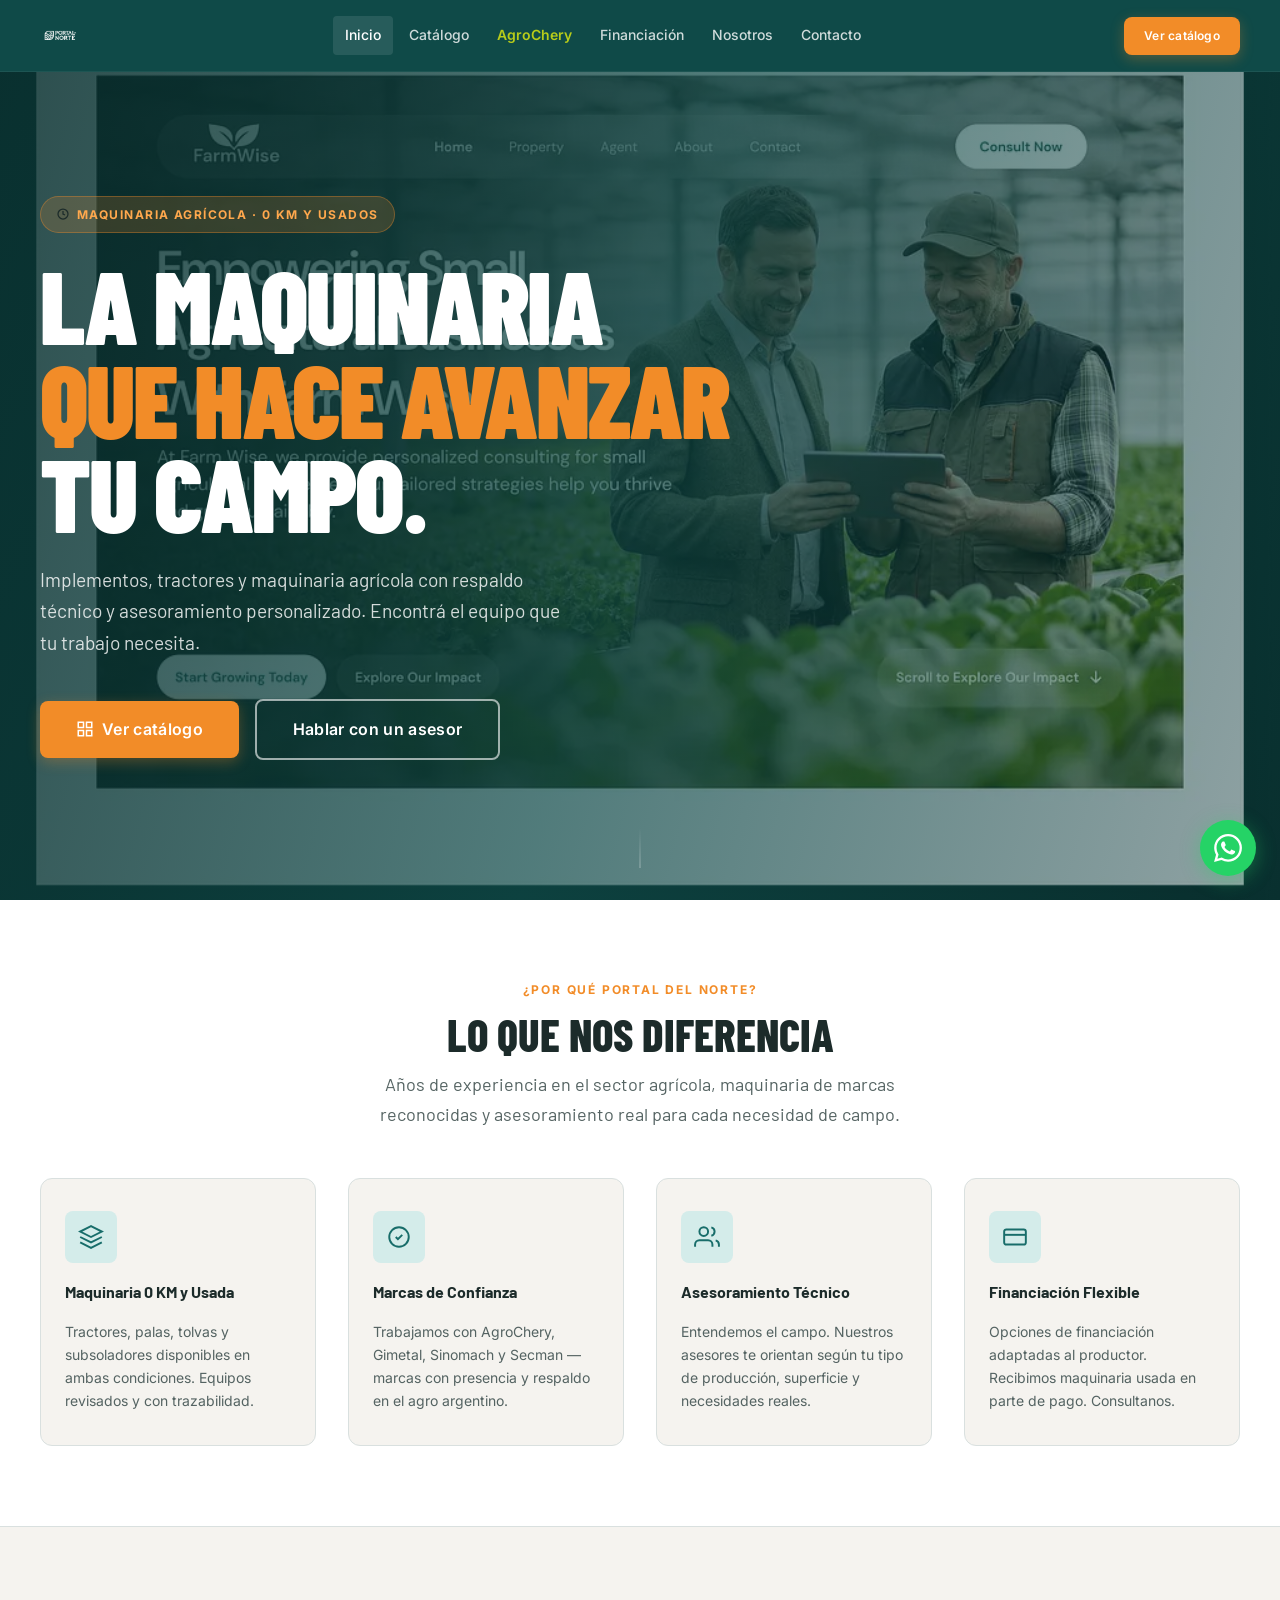
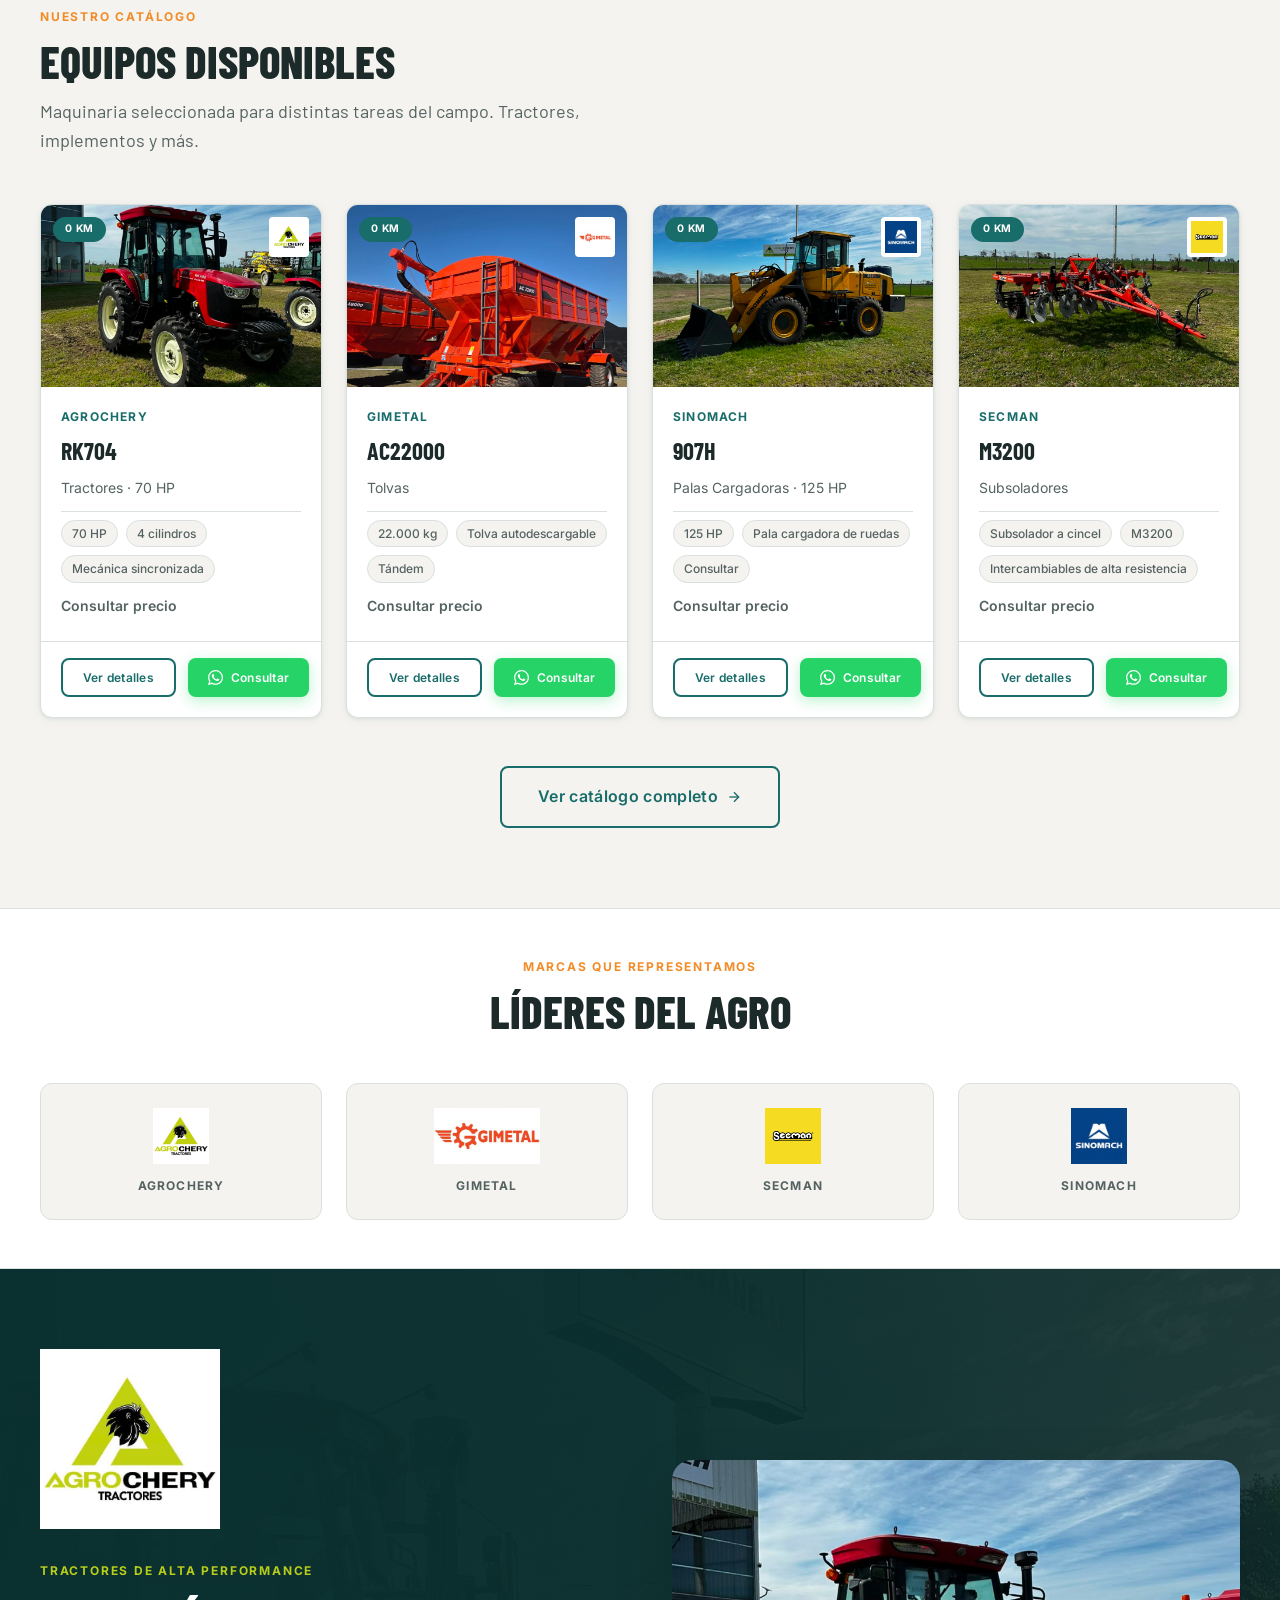
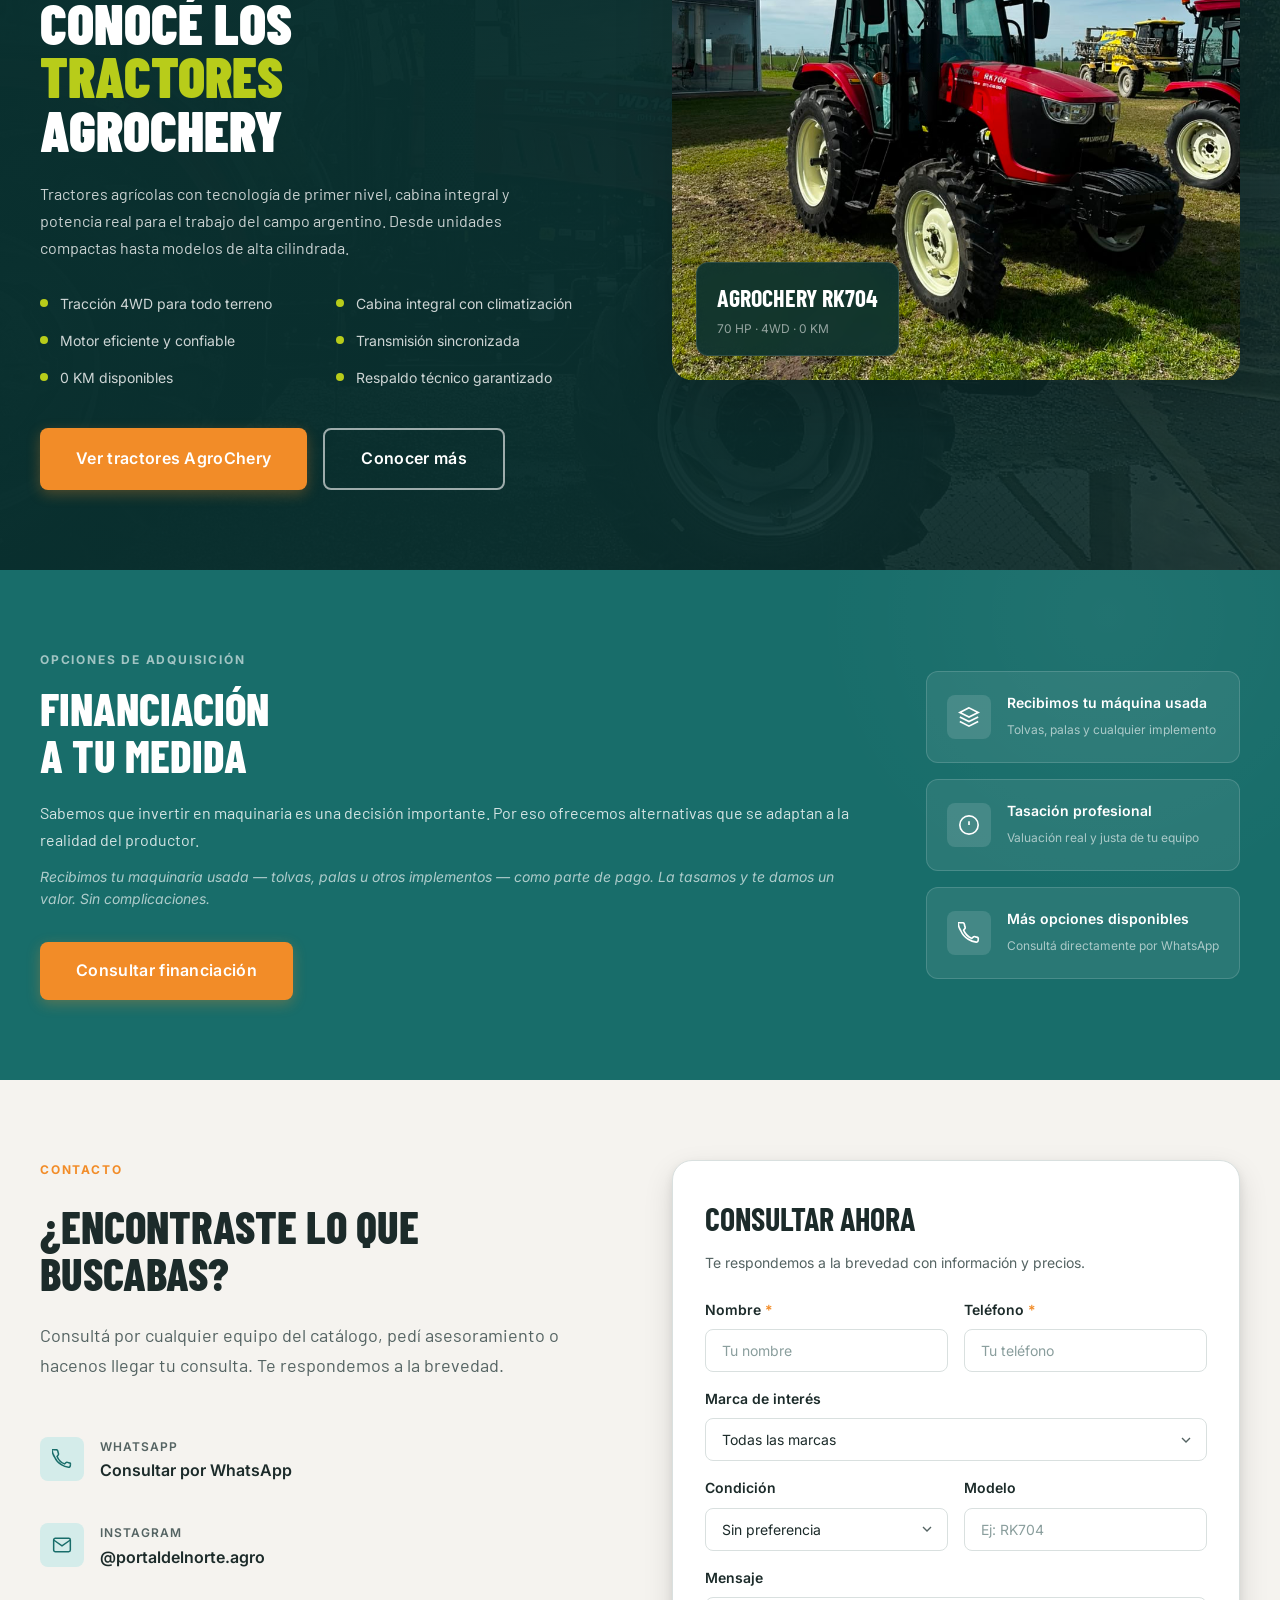
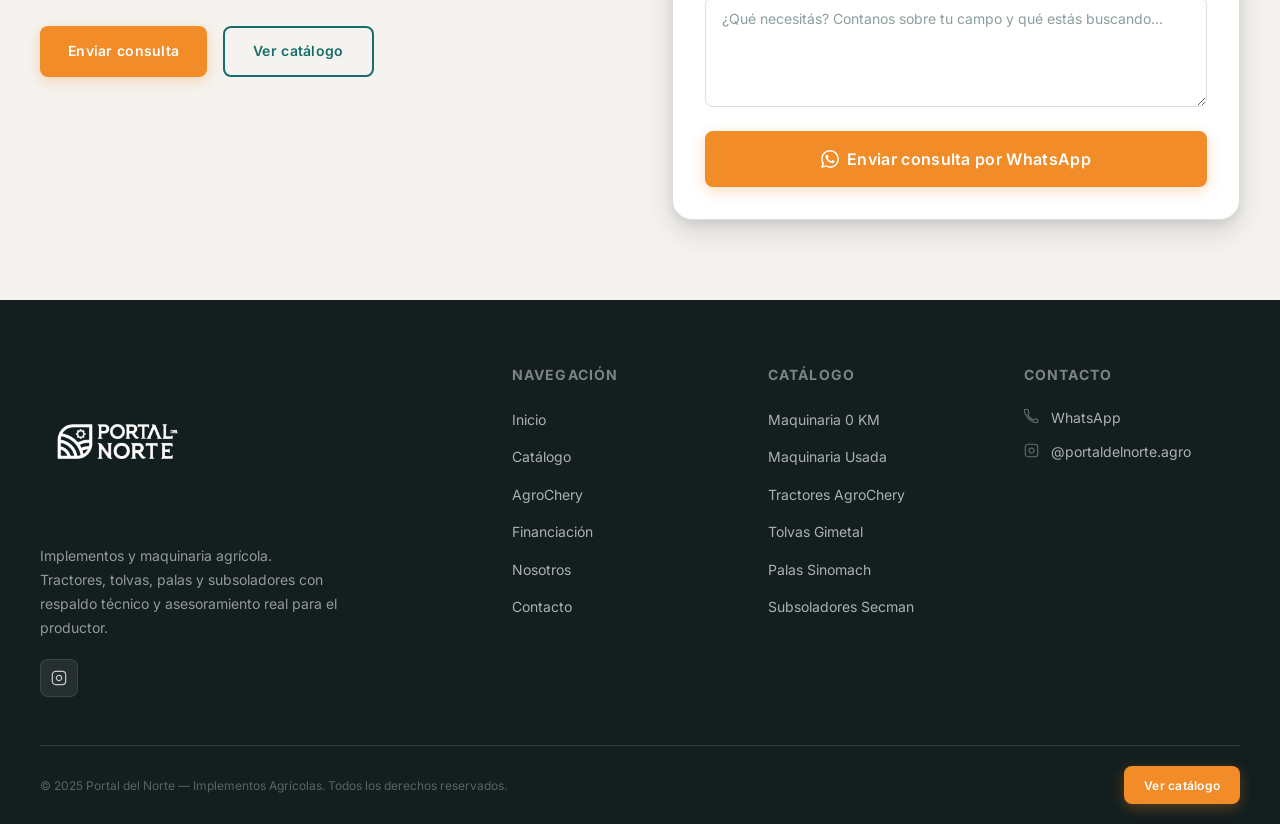
==== index.html @ 193b54ec "feat: Portal del Norte - sitio web completo v1.0 - 7 páginas HTML: index, catálogo, producto, agroch" ====
﻿<!DOCTYPE html>
<html lang="es-AR">
<head>
  <meta charset="UTF-8" />
  <meta name="viewport" content="width=device-width, initial-scale=1.0" />
  <title>Portal del Norte — Implementos y Maquinaria Agrícola</title>
  <meta name="description" content="Portal del Norte: maquinaria e implementos agrícolas 0 KM y usados. Tractores AgroChery, tolvas Gimetal, palas Sinomach, subsoladores Secman. Consultá hoy." />
  <meta name="keywords" content="maquinaria agrícola, implementos agrícolas, tractores, tractores AgroChery, tolvas, subsoladores, maquinaria agrícola 0 km, Argentina" />

  <!-- Open Graph -->
  <meta property="og:title" content="Portal del Norte — Implementos y Maquinaria Agrícola" />
  <meta property="og:description" content="Maquinaria e implementos agrícolas. Tractores, tolvas, palas y subsoladores. 0 KM y usados." />
  <meta property="og:image" content="assets/img/banner/banner.webp" />
  <meta property="og:type" content="website" />

  <!-- Favicon placeholder -->
  <link rel="icon" type="image/png" href="assets/img/logo/logo.png" />

  <!-- CSS -->
  <link rel="stylesheet" href="assets/css/main.css" />

  <!-- Preconnect para Google Fonts -->
  <link rel="preconnect" href="https://fonts.googleapis.com" />
  <link rel="preconnect" href="https://fonts.gstatic.com" crossorigin />
</head>
<body>

  <!-- ============================================================
       HEADER
       ============================================================ -->
  <header class="header" id="header" role="banner">
    <div class="container header__inner">
      <a href="index.html" class="header__logo" aria-label="Portal del Norte - Inicio">
        <img src="assets/img/logo/logo.png" alt="Portal del Norte - Implementos Agrícolas" />
      </a>

      <nav class="header__nav" role="navigation" aria-label="Navegación principal">
        <a href="index.html" class="nav__link" data-page="index.html">Inicio</a>
        <a href="catalogo.html" class="nav__link" data-page="catalogo.html">Catálogo</a>
        <a href="agrochery.html" class="nav__link nav__link--chery" data-page="agrochery.html">AgroChery</a>
        <a href="financiacion.html" class="nav__link" data-page="financiacion.html">Financiación</a>
        <a href="nosotros.html" class="nav__link" data-page="nosotros.html">Nosotros</a>
        <a href="contacto.html" class="nav__link" data-page="contacto.html">Contacto</a>
      </nav>

      <div class="header__actions">
        <a 
          href="catalogo.html" 
          class="btn btn--primary btn--sm"
          onclick="trackEvent('click_header_cta', {})"
        >
          Ver catálogo
        </a>
      </div>

      <button class="header__hamburger" id="hamburger" aria-label="Abrir menú" aria-expanded="false">
        <span class="hamburger__line"></span>
        <span class="hamburger__line"></span>
        <span class="hamburger__line"></span>
      </button>
    </div>
  </header>

  <!-- MOBILE NAV -->
  <nav class="mobile-nav" id="mobile-nav" aria-label="Menú móvil">
    <a href="index.html" class="nav__link">Inicio</a>
    <a href="catalogo.html" class="nav__link">Catálogo</a>
    <a href="agrochery.html" class="nav__link nav__link--chery">AgroChery</a>
    <a href="financiacion.html" class="nav__link">Financiación</a>
    <a href="nosotros.html" class="nav__link">Nosotros</a>
    <a href="contacto.html" class="nav__link">Contacto</a>
    <div class="mobile-nav__cta">
      <a href="catalogo.html" class="btn btn--primary btn--full">Ver catálogo completo</a>
    </div>
  </nav>

  <!-- ============================================================
       HERO — VIDEO
       ============================================================ -->
  <section class="hero" id="inicio" aria-label="Banner principal">
    <div class="hero__video-wrap">
      <video
        class="hero__video"
        autoplay
        muted
        loop
        playsinline
        preload="auto"
        poster="assets/img/banner/banner.webp"
        aria-hidden="true"
      >
        <source src="BANNER.mp4" type="video/mp4" />
        <img src="assets/img/banner/banner.webp" alt="Maquinaria agrícola Portal del Norte" class="hero__fallback" />
      </video>
    </div>

    <div class="hero__overlay"></div>

    <div class="container">
      <div class="hero__content">
        <div class="hero__tag">
          <svg width="12" height="12" viewBox="0 0 24 24" fill="none" stroke="currentColor" stroke-width="2.5" aria-hidden="true"><circle cx="12" cy="12" r="10"/><polyline points="12 6 12 12 16 14"/></svg>
          <span>Maquinaria Agrícola · 0 KM y Usados</span>
        </div>

        <h1 class="hero__title">
          La maquinaria
          <span>que hace avanzar</span>
          tu campo.
        </h1>

        <p class="hero__subtitle">
          Implementos, tractores y maquinaria agrícola con respaldo técnico y asesoramiento personalizado. Encontrá el equipo que tu trabajo necesita.
        </p>

        <div class="hero__cta-group">
          <a 
            href="catalogo.html" 
            class="btn btn--primary btn--lg"
            onclick="trackEvent('click_hero_catalog', {})"
          >
            <svg width="18" height="18" viewBox="0 0 24 24" fill="none" stroke="currentColor" stroke-width="2" aria-hidden="true"><rect x="3" y="3" width="7" height="7"/><rect x="14" y="3" width="7" height="7"/><rect x="14" y="14" width="7" height="7"/><rect x="3" y="14" width="7" height="7"/></svg>
            Ver catálogo
          </a>
          <a 
            href="#contacto" 
            class="btn btn--secondary btn--lg"
            onclick="trackEvent('click_hero_contact', {})"
          >
            Hablar con un asesor
          </a>
        </div>
      </div>
    </div>

    <div class="hero__scroll" aria-hidden="true">
      <div class="hero__scroll-dot"></div>
    </div>
  </section>

  <!-- ============================================================
       PROPUESTA DE VALOR
       ============================================================ -->
  <section class="value section" id="propuesta" aria-labelledby="value-title">
    <div class="container">
      <div class="section-head section-head--center fade-in">
        <span class="section-label">¿Por qué Portal del Norte?</span>
        <h2 class="section-title" id="value-title">Lo que nos diferencia</h2>
        <p class="section-subtitle">
          Años de experiencia en el sector agrícola, maquinaria de marcas reconocidas y asesoramiento real para cada necesidad de campo.
        </p>
      </div>

      <div class="value__grid">
        <div class="value__item fade-in fade-in-delay-1">
          <div class="value__icon" aria-hidden="true">
            <svg width="26" height="26" viewBox="0 0 24 24" fill="none" stroke="currentColor" stroke-width="1.8"><path d="M12 2L2 7l10 5 10-5-10-5zM2 17l10 5 10-5M2 12l10 5 10-5"/></svg>
          </div>
          <div class="value__title">Maquinaria 0 KM y Usada</div>
          <p class="value__desc">Tractores, palas, tolvas y subsoladores disponibles en ambas condiciones. Equipos revisados y con trazabilidad.</p>
        </div>

        <div class="value__item fade-in fade-in-delay-2">
          <div class="value__icon" aria-hidden="true">
            <svg width="26" height="26" viewBox="0 0 24 24" fill="none" stroke="currentColor" stroke-width="1.8"><path d="M9 12l2 2 4-4m6 2a9 9 0 11-18 0 9 9 0 0118 0z"/></svg>
          </div>
          <div class="value__title">Marcas de Confianza</div>
          <p class="value__desc">Trabajamos con AgroChery, Gimetal, Sinomach y Secman — marcas con presencia y respaldo en el agro argentino.</p>
        </div>

        <div class="value__item fade-in fade-in-delay-3">
          <div class="value__icon" aria-hidden="true">
            <svg width="26" height="26" viewBox="0 0 24 24" fill="none" stroke="currentColor" stroke-width="1.8"><path d="M17 21v-2a4 4 0 00-4-4H5a4 4 0 00-4 4v2"/><circle cx="9" cy="7" r="4"/><path d="M23 21v-2a4 4 0 00-3-3.87"/><path d="M16 3.13a4 4 0 010 7.75"/></svg>
          </div>
          <div class="value__title">Asesoramiento Técnico</div>
          <p class="value__desc">Entendemos el campo. Nuestros asesores te orientan según tu tipo de producción, superficie y necesidades reales.</p>
        </div>

        <div class="value__item fade-in fade-in-delay-4">
          <div class="value__icon" aria-hidden="true">
            <svg width="26" height="26" viewBox="0 0 24 24" fill="none" stroke="currentColor" stroke-width="1.8"><rect x="2" y="5" width="20" height="14" rx="2"/><line x1="2" y1="10" x2="22" y2="10"/></svg>
          </div>
          <div class="value__title">Financiación Flexible</div>
          <p class="value__desc">Opciones de financiación adaptadas al productor. Recibimos maquinaria usada en parte de pago. Consultanos.</p>
        </div>
      </div>
    </div>
  </section>

  <!-- ============================================================
       PRODUCTOS DESTACADOS
       ============================================================ -->
  <section class="products section" id="productos" aria-labelledby="products-title">
    <div class="container">
      <div class="section-head fade-in">
        <span class="section-label">Nuestro Catálogo</span>
        <h2 class="section-title" id="products-title">Equipos disponibles</h2>
        <p class="section-subtitle">Maquinaria seleccionada para distintas tareas del campo. Tractores, implementos y más.</p>
      </div>

      <div class="products__grid" id="featured-products-grid">
        <!-- Renderizado por JS -->
      </div>

      <div style="text-align:center; margin-top: 3rem;" class="fade-in">
        <a 
          href="catalogo.html" 
          class="btn btn--outline btn--lg"
          onclick="trackEvent('click_see_all_catalog', {})"
        >
          Ver catálogo completo
          <svg width="16" height="16" viewBox="0 0 24 24" fill="none" stroke="currentColor" stroke-width="2" aria-hidden="true"><line x1="5" y1="12" x2="19" y2="12"/><polyline points="12 5 19 12 12 19"/></svg>
        </a>
      </div>
    </div>
  </section>

  <!-- ============================================================
       SECCIÓN MARCAS
       ============================================================ -->
  <section class="brands section--sm" id="marcas" aria-labelledby="brands-title">
    <div class="container">
      <div class="section-head section-head--center fade-in">
        <span class="section-label">Marcas que representamos</span>
        <h2 class="section-title" id="brands-title">Líderes del agro</h2>
      </div>
      <div class="brands__grid" id="brands-grid">
        <!-- Renderizado por JS -->
      </div>
    </div>
  </section>

  <!-- ============================================================
       SECCIÓN AGRO CHERY
       ============================================================ -->
  <section class="chery-section section" id="agrochery" aria-labelledby="chery-title">
    <div class="chery-section__bg">
      <img src="assets/img/banner/banner-chery.jpg" alt="Tractor AgroChery en campo" loading="lazy" />
    </div>
    <div class="chery-section__overlay"></div>

    <div class="container">
      <div class="chery-section__content">
        <div class="chery-section__info">
          <img 
            src="assets/img/marcas/agrochery.jpeg" 
            alt="AgroChery Tractores" 
            class="chery-section__logo"
            loading="lazy"
          />
          <div class="chery-section__label">Tractores de Alta Performance</div>
          <h2 class="chery-section__title" id="chery-title">
            Conocé los<br/>
            <span>Tractores</span><br/>
            AgroChery
          </h2>
          <p class="chery-section__desc">
            Tractores agrícolas con tecnología de primer nivel, cabina integral y potencia real para el trabajo del campo argentino. Desde unidades compactas hasta modelos de alta cilindrada.
          </p>

          <div class="chery-features">
            <div class="chery-feature">
              <div class="chery-feature__dot"></div>
              <span class="chery-feature__text">Tracción 4WD para todo terreno</span>
            </div>
            <div class="chery-feature">
              <div class="chery-feature__dot"></div>
              <span class="chery-feature__text">Cabina integral con climatización</span>
            </div>
            <div class="chery-feature">
              <div class="chery-feature__dot"></div>
              <span class="chery-feature__text">Motor eficiente y confiable</span>
            </div>
            <div class="chery-feature">
              <div class="chery-feature__dot"></div>
              <span class="chery-feature__text">Transmisión sincronizada</span>
            </div>
            <div class="chery-feature">
              <div class="chery-feature__dot"></div>
              <span class="chery-feature__text">0 KM disponibles</span>
            </div>
            <div class="chery-feature">
              <div class="chery-feature__dot"></div>
              <span class="chery-feature__text">Respaldo técnico garantizado</span>
            </div>
          </div>

          <div style="display:flex; gap:1rem; flex-wrap:wrap;">
            <a 
              href="catalogo.html?brand=agrochery" 
              class="btn btn--primary btn--lg"
              onclick="trackEvent('click_chery_catalog', {})"
            >
              Ver tractores AgroChery
            </a>
            <a 
              href="agrochery.html" 
              class="btn btn--secondary btn--lg"
            >
              Conocer más
            </a>
          </div>
        </div>

        <div class="chery-section__image">
          <img 
            src="assets/img/catalogo/tractor-agrochery-rk704.jpeg" 
            alt="Tractor AgroChery RK704 70HP disponible en Portal del Norte"
            loading="lazy"
          />
          <div class="chery-section__image-badge">
            <div class="chery-badge__model">AgroChery RK704</div>
            <div class="chery-badge__sub">70 HP · 4WD · 0 KM</div>
          </div>
        </div>
      </div>
    </div>
  </section>

  <!-- ============================================================
       FINANCIACIÓN
       ============================================================ -->
  <section class="financing section" id="financiacion" aria-labelledby="financing-title">
    <div class="container">
      <div class="financing__inner">
        <div class="financing__info fade-in">
          <div class="financing__label">Opciones de adquisición</div>
          <h2 class="financing__title" id="financing-title">
            Financiación<br/>a tu medida
          </h2>
          <p class="financing__desc">
            Sabemos que invertir en maquinaria es una decisión importante. Por eso ofrecemos alternativas que se adaptan a la realidad del productor.
          </p>
          <p class="financing__detail">
            Recibimos tu maquinaria usada — tolvas, palas u otros implementos — como parte de pago. La tasamos y te damos un valor. Sin complicaciones.
          </p>
          <a 
            href="financiacion.html" 
            class="btn btn--primary btn--lg"
            onclick="trackEvent('click_financing_page', {})"
          >
            Consultar financiación
          </a>
        </div>

        <div class="financing__cards fade-in fade-in-delay-2">
          <div class="financing__card">
            <div class="financing__card-icon" aria-hidden="true">
              <svg width="22" height="22" viewBox="0 0 24 24" fill="none" stroke="currentColor" stroke-width="1.8"><path d="M12 2L2 7l10 5 10-5-10-5zM2 17l10 5 10-5M2 12l10 5 10-5"/></svg>
            </div>
            <div class="financing__card-text">
              <strong>Recibimos tu máquina usada</strong>
              <span>Tolvas, palas y cualquier implemento</span>
            </div>
          </div>
          <div class="financing__card">
            <div class="financing__card-icon" aria-hidden="true">
              <svg width="22" height="22" viewBox="0 0 24 24" fill="none" stroke="currentColor" stroke-width="1.8"><circle cx="12" cy="12" r="10"/><line x1="12" y1="8" x2="12" y2="12"/><line x1="12" y1="16" x2="12.01" y2="16"/></svg>
            </div>
            <div class="financing__card-text">
              <strong>Tasación profesional</strong>
              <span>Valuación real y justa de tu equipo</span>
            </div>
          </div>
          <div class="financing__card">
            <div class="financing__card-icon" aria-hidden="true">
              <svg width="22" height="22" viewBox="0 0 24 24" fill="none" stroke="currentColor" stroke-width="1.8"><path d="M22 16.92v3a2 2 0 01-2.18 2 19.79 19.79 0 01-8.63-3.07A19.5 19.5 0 013.07 9.6a19.79 19.79 0 01-3.07-8.68A2 2 0 012 .82h3a2 2 0 012 1.72 12.84 12.84 0 00.7 2.81 2 2 0 01-.45 2.11L6.09 8.91A16 16 0 0015.09 17.9l1.45-1.45a2 2 0 012.11-.45 12.84 12.84 0 002.81.7A2 2 0 0122 18.92z"/></svg>
            </div>
            <div class="financing__card-text">
              <strong>Más opciones disponibles</strong>
              <span>Consultá directamente por WhatsApp</span>
            </div>
          </div>
        </div>
      </div>
    </div>
  </section>

  <!-- ============================================================
       CONTACTO / CTA FINAL
       ============================================================ -->
  <section class="contact-cta section" id="contacto" aria-labelledby="contact-title">
    <div class="container">
      <div class="contact-cta__inner">
        <div class="contact-cta__info fade-in">
          <span class="section-label">Contacto</span>
          <h2 class="section-title" id="contact-title">¿Encontraste lo que buscabas?</h2>
          <p class="section-subtitle" style="margin-bottom: 2rem;">
            Consultá por cualquier equipo del catálogo, pedí asesoramiento o hacenos llegar tu consulta. Te respondemos a la brevedad.
          </p>

          <div class="contact-detail" style="margin-bottom: 1rem;">
            <div class="contact-detail__icon" aria-hidden="true">
              <svg width="20" height="20" viewBox="0 0 24 24" fill="none" stroke="currentColor" stroke-width="1.8"><path d="M22 16.92v3a2 2 0 01-2.18 2 19.79 19.79 0 01-8.63-3.07A19.5 19.5 0 013.07 9.6a19.79 19.79 0 01-3.07-8.68A2 2 0 012 .82h3a2 2 0 012 1.72 12.84 12.84 0 00.7 2.81 2 2 0 01-.45 2.11L6.09 8.91A16 16 0 0015.09 17.9l1.45-1.45a2 2 0 012.11-.45 12.84 12.84 0 002.81.7A2 2 0 0122 18.92z"/></svg>
            </div>
            <div>
              <div class="contact-detail__label">WhatsApp</div>
              <div class="contact-detail__value">
                <a href="#" id="contact-wa-link">Consultar por WhatsApp</a>
              </div>
            </div>
          </div>

          <div class="contact-detail">
            <div class="contact-detail__icon" aria-hidden="true">
              <svg width="20" height="20" viewBox="0 0 24 24" fill="none" stroke="currentColor" stroke-width="1.8"><path d="M4 4h16c1.1 0 2 .9 2 2v12c0 1.1-.9 2-2 2H4c-1.1 0-2-.9-2-2V6c0-1.1.9-2 2-2z"/><polyline points="22,6 12,13 2,6"/></svg>
            </div>
            <div>
              <div class="contact-detail__label">Instagram</div>
              <div class="contact-detail__value">
                <a href="https://www.instagram.com/portaldelnorte.agro/" target="_blank" rel="noopener">@portaldelnorte.agro</a>
              </div>
            </div>
          </div>

          <div style="margin-top: 2rem; display:flex; gap: 1rem; flex-wrap:wrap;">
            <a href="contacto.html" class="btn btn--primary">Enviar consulta</a>
            <a href="catalogo.html" class="btn btn--outline">Ver catálogo</a>
          </div>
        </div>

        <!-- FORMULARIO RÁPIDO -->
        <div class="fade-in fade-in-delay-2">
          <form class="lead-form" id="lead-form" novalidate>
            <div class="form-body">
              <h3 class="lead-form__title">Consultar ahora</h3>
              <p class="lead-form__subtitle">Te respondemos a la brevedad con información y precios.</p>

              <div class="form-grid">
                <div class="form-field">
                  <label class="form-label" for="name">Nombre <span>*</span></label>
                  <input type="text" id="name" name="name" class="form-input" placeholder="Tu nombre" required autocomplete="name" />
                </div>

                <div class="form-field">
                  <label class="form-label" for="phone">Teléfono <span>*</span></label>
                  <input type="tel" id="phone" name="phone" class="form-input" placeholder="Tu teléfono" required autocomplete="tel" />
                </div>

                <div class="form-field form-field--full">
                  <label class="form-label" for="brand">Marca de interés</label>
                  <select id="brand" name="brand" class="form-select">
                    <option value="">Todas las marcas</option>
                    <option value="AgroChery">AgroChery</option>
                    <option value="Gimetal">Gimetal</option>
                    <option value="Sinomach">Sinomach</option>
                    <option value="Secman">Secman</option>
                  </select>
                </div>

                <div class="form-field">
                  <label class="form-label" for="condition">Condición</label>
                  <select id="condition" name="condition" class="form-select">
                    <option value="">Sin preferencia</option>
                    <option value="0km">0 KM</option>
                    <option value="usado">Usado</option>
                  </select>
                </div>

                <div class="form-field">
                  <label class="form-label" for="model">Modelo</label>
                  <input type="text" id="model" name="model" class="form-input" placeholder="Ej: RK704" />
                </div>

                <div class="form-field form-field--full">
                  <label class="form-label" for="message">Mensaje</label>
                  <textarea id="message" name="message" class="form-textarea" placeholder="¿Qué necesitás? Contanos sobre tu campo y qué estás buscando..."></textarea>
                </div>
              </div>

              <div style="margin-top: 1.5rem;">
                <button type="submit" class="btn btn--primary btn--full btn--lg">
                  <svg width="18" height="18" viewBox="0 0 24 24" fill="currentColor" aria-hidden="true"><path d="M17.472 14.382c-.297-.149-1.758-.867-2.03-.967-.273-.099-.471-.148-.67.15-.197.297-.767.966-.94 1.164-.173.199-.347.223-.644.075-.297-.15-1.255-.463-2.39-1.475-.883-.788-1.48-1.761-1.653-2.059-.173-.297-.018-.458.13-.606.134-.133.298-.347.446-.52.149-.174.198-.298.298-.497.099-.198.05-.371-.025-.52-.075-.149-.669-1.612-.916-2.207-.242-.579-.487-.5-.669-.51-.173-.008-.371-.01-.57-.01-.198 0-.52.074-.792.372-.272.297-1.04 1.016-1.04 2.479 0 1.462 1.065 2.875 1.213 3.074.149.198 2.096 3.2 5.077 4.487.709.306 1.262.489 1.694.625.712.227 1.36.195 1.871.118.571-.085 1.758-.719 2.006-1.413.248-.694.248-1.289.173-1.413-.074-.124-.272-.198-.57-.347m-5.421 7.403h-.004a9.87 9.87 0 01-5.031-1.378l-.361-.214-3.741.982.998-3.648-.235-.374a9.86 9.86 0 01-1.51-5.26c.001-5.45 4.436-9.884 9.888-9.884 2.64 0 5.122 1.03 6.988 2.898a9.825 9.825 0 012.893 6.994c-.003 5.45-4.437 9.884-9.885 9.884m8.413-18.297A11.815 11.815 0 0012.05 0C5.495 0 .16 5.335.157 11.892c0 2.096.547 4.142 1.588 5.945L.057 24l6.305-1.654a11.882 11.882 0 005.683 1.448h.005c6.554 0 11.89-5.335 11.893-11.893a11.821 11.821 0 00-3.48-8.413z"/></svg>
                  Enviar consulta por WhatsApp
                </button>
              </div>
            </div>

            <div class="form-success" role="alert">
              <div class="form-success__icon" aria-hidden="true">
                <svg width="32" height="32" viewBox="0 0 24 24" fill="none" stroke="currentColor" stroke-width="2"><path d="M22 11.08V12a10 10 0 11-5.93-9.14"/><polyline points="22 4 12 14.01 9 11.01"/></svg>
              </div>
              <h3 class="lead-form__title">¡Consulta enviada!</h3>
              <p style="font-size:.9rem; color: var(--color-text-secondary);">Abrimos WhatsApp con tu mensaje. Te respondemos a la brevedad.</p>
            </div>
          </form>
        </div>
      </div>
    </div>
  </section>

  <!-- ============================================================
       FOOTER
       ============================================================ -->
  <footer class="footer" role="contentinfo" aria-label="Pie de página">
    <div class="container">
      <div class="footer__grid">
        <!-- Brand -->
        <div class="footer__brand">
          <img src="assets/img/logo/logo.png" alt="Portal del Norte" class="footer__logo" />
          <p class="footer__desc">
            Implementos y maquinaria agrícola. Tractores, tolvas, palas y subsoladores con respaldo técnico y asesoramiento real para el productor.
          </p>
          <div class="footer__social">
            <a href="https://www.instagram.com/portaldelnorte.agro/" target="_blank" rel="noopener" class="social-btn" aria-label="Instagram Portal del Norte">
              <svg width="16" height="16" viewBox="0 0 24 24" fill="none" stroke="currentColor" stroke-width="1.8" aria-hidden="true"><rect x="2" y="2" width="20" height="20" rx="5" ry="5"/><path d="M16 11.37A4 4 0 1112.63 8 4 4 0 0116 11.37z"/><line x1="17.5" y1="6.5" x2="17.51" y2="6.5"/></svg>
            </a>
          </div>
        </div>

        <!-- Navegación -->
        <div>
          <p class="footer__col-title">Navegación</p>
          <ul class="footer__links">
            <li><a href="index.html" class="footer__link">Inicio</a></li>
            <li><a href="catalogo.html" class="footer__link">Catálogo</a></li>
            <li><a href="agrochery.html" class="footer__link">AgroChery</a></li>
            <li><a href="financiacion.html" class="footer__link">Financiación</a></li>
            <li><a href="nosotros.html" class="footer__link">Nosotros</a></li>
            <li><a href="contacto.html" class="footer__link">Contacto</a></li>
          </ul>
        </div>

        <!-- Catálogo -->
        <div>
          <p class="footer__col-title">Catálogo</p>
          <ul class="footer__links">
            <li><a href="catalogo.html?condition=0km" class="footer__link">Maquinaria 0 KM</a></li>
            <li><a href="catalogo.html?condition=usado" class="footer__link">Maquinaria Usada</a></li>
            <li><a href="catalogo.html?brand=agrochery" class="footer__link">Tractores AgroChery</a></li>
            <li><a href="catalogo.html?brand=gimetal" class="footer__link">Tolvas Gimetal</a></li>
            <li><a href="catalogo.html?brand=sinomach" class="footer__link">Palas Sinomach</a></li>
            <li><a href="catalogo.html?brand=secman" class="footer__link">Subsoladores Secman</a></li>
          </ul>
        </div>

        <!-- Contacto -->
        <div>
          <p class="footer__col-title">Contacto</p>
          <div class="footer__contact-item">
            <svg viewBox="0 0 24 24" fill="none" stroke="currentColor" stroke-width="1.8" aria-hidden="true"><path d="M22 16.92v3a2 2 0 01-2.18 2 19.79 19.79 0 01-8.63-3.07A19.5 19.5 0 013.07 9.6a19.79 19.79 0 01-3.07-8.68A2 2 0 012 .82h3a2 2 0 012 1.72 12.84 12.84 0 00.7 2.81 2 2 0 01-.45 2.11L6.09 8.91A16 16 0 0015.09 17.9l1.45-1.45a2 2 0 012.11-.45 12.84 12.84 0 002.81.7A2 2 0 0122 18.92z"/></svg>
            <a href="#" id="footer-wa-link" class="footer__link">WhatsApp</a>
          </div>
          <div class="footer__contact-item">
            <svg viewBox="0 0 24 24" fill="none" stroke="currentColor" stroke-width="1.8" aria-hidden="true"><rect x="2" y="2" width="20" height="20" rx="5"/><path d="M16 11.37A4 4 0 1112.63 8 4 4 0 0116 11.37z"/><line x1="17.5" y1="6.5" x2="17.51" y2="6.5"/></svg>
            <a href="https://www.instagram.com/portaldelnorte.agro/" target="_blank" rel="noopener" class="footer__link">@portaldelnorte.agro</a>
          </div>
        </div>
      </div>

      <div class="footer__bottom">
        <p class="footer__copy">© 2025 Portal del Norte — Implementos Agrícolas. Todos los derechos reservados.</p>
        <a href="catalogo.html" class="btn btn--primary btn--sm">Ver catálogo</a>
      </div>
    </div>
  </footer>

  <!-- WhatsApp flotante -->
  <a href="#" class="whatsapp-float" id="whatsapp-float" aria-label="Consultar por WhatsApp" target="_blank" rel="noopener">
    <svg viewBox="0 0 24 24" fill="currentColor" aria-hidden="true"><path d="M17.472 14.382c-.297-.149-1.758-.867-2.03-.967-.273-.099-.471-.148-.67.15-.197.297-.767.966-.94 1.164-.173.199-.347.223-.644.075-.297-.15-1.255-.463-2.39-1.475-.883-.788-1.48-1.761-1.653-2.059-.173-.297-.018-.458.13-.606.134-.133.298-.347.446-.52.149-.174.198-.298.298-.497.099-.198.05-.371-.025-.52-.075-.149-.669-1.612-.916-2.207-.242-.579-.487-.5-.669-.51-.173-.008-.371-.01-.57-.01-.198 0-.52.074-.792.372-.272.297-1.04 1.016-1.04 2.479 0 1.462 1.065 2.875 1.213 3.074.149.198 2.096 3.2 5.077 4.487.709.306 1.262.489 1.694.625.712.227 1.36.195 1.871.118.571-.085 1.758-.719 2.006-1.413.248-.694.248-1.289.173-1.413-.074-.124-.272-.198-.57-.347m-5.421 7.403h-.004a9.87 9.87 0 01-5.031-1.378l-.361-.214-3.741.982.998-3.648-.235-.374a9.86 9.86 0 01-1.51-5.26c.001-5.45 4.436-9.884 9.888-9.884 2.64 0 5.122 1.03 6.988 2.898a9.825 9.825 0 012.893 6.994c-.003 5.45-4.437 9.884-9.885 9.884m8.413-18.297A11.815 11.815 0 0012.05 0C5.495 0 .16 5.335.157 11.892c0 2.096.547 4.142 1.588 5.945L.057 24l6.305-1.654a11.882 11.882 0 005.683 1.448h.005c6.554 0 11.89-5.335 11.893-11.893a11.821 11.821 0 00-3.48-8.413z"/></svg>
  </a>

  <!-- JS -->
  <script src="assets/js/data.js"></script>
  <script src="assets/js/main.js"></script>
  <script>
    // Render featured products
    const featuredGrid = document.getElementById('featured-products-grid');
    if (featuredGrid) {
      const featured = getFeaturedProducts();
      featuredGrid.innerHTML = featured.map(p => renderProductCard(p)).join('');
    }

    // Render brands
    const brandsGrid = document.getElementById('brands-grid');
    if (brandsGrid) {
      brandsGrid.innerHTML = BRANDS.map(b => renderBrandCard(b)).join('');
    }

    // Set WhatsApp links
    document.querySelectorAll('#contact-wa-link, #footer-wa-link, #whatsapp-float').forEach(el => {
      el.href = getWhatsAppUrl();
    });

    // Init lead form
    initLeadForm('lead-form');
  </script>
</body>
</html>
---- assets/css/main.css ----
/* ============================================================
   PORTAL DEL NORTE — Sistema de Diseño Principal
   Implementos Agrícolas
   ============================================================ */

/* Google Fonts */
@import url('https://fonts.googleapis.com/css2?family=Barlow+Condensed:wght@400;600;700;800;900&family=Barlow:wght@400;500;600;700&family=Inter:wght@300;400;500;600;700&display=swap');

/* ============================================================
   CSS VARIABLES — SISTEMA DE COLOR
   ============================================================ */
:root {
  /* Colores principales */
  --color-primary: #186D6A;
  --color-primary-dark: #0F4A48;
  --color-primary-deeper: #09302F;
  --color-primary-light: #22948F;
  --color-primary-muted: #D4ECEA;

  /* Acento naranja agrícola */
  --color-accent: #F28C28;
  --color-accent-dark: #D4750F;
  --color-accent-light: #FFA84D;
  --color-accent-muted: #FEF0DC;

  /* Fondos */
  --color-background: #F5F3EF;
  --color-background-alt: #ECEAE5;
  --color-surface: #FFFFFF;
  --color-surface-dark: #131E1E;
  --color-surface-mid: #1C2B2A;

  /* Texto */
  --color-text: #1C2B2A;
  --color-text-secondary: #546362;
  --color-text-muted: #8A9E9D;
  --color-text-light: #FFFFFF;

  /* Bordes */
  --color-border: #D9E0DF;
  --color-border-dark: #2E3D3C;

  /* Utilidades */
  --color-white: #FFFFFF;
  --color-black: #0A0F0F;
  --color-overlay: rgba(9, 48, 47, 0.72);
  --color-overlay-light: rgba(9, 48, 47, 0.45);

  /* AgroChery accent */
  --color-chery: #B8CC1A;
  --color-chery-dark: #8E9E10;

  /* Tipografía */
  --font-display: 'Barlow Condensed', sans-serif;
  --font-body: 'Barlow', sans-serif;
  --font-ui: 'Inter', sans-serif;

  /* Tamaños de fuente */
  --text-xs: 0.75rem;
  --text-sm: 0.875rem;
  --text-base: 1rem;
  --text-md: 1.125rem;
  --text-lg: 1.25rem;
  --text-xl: 1.5rem;
  --text-2xl: 2rem;
  --text-3xl: 2.5rem;
  --text-4xl: 3.25rem;
  --text-5xl: 4.5rem;
  --text-6xl: 6rem;

  /* Espaciado */
  --space-1: 0.25rem;
  --space-2: 0.5rem;
  --space-3: 0.75rem;
  --space-4: 1rem;
  --space-5: 1.25rem;
  --space-6: 1.5rem;
  --space-8: 2rem;
  --space-10: 2.5rem;
  --space-12: 3rem;
  --space-16: 4rem;
  --space-20: 5rem;
  --space-24: 6rem;
  --space-32: 8rem;

  /* Radio de borde */
  --radius-sm: 4px;
  --radius-md: 8px;
  --radius-lg: 12px;
  --radius-xl: 20px;
  --radius-full: 9999px;

  /* Sombras */
  --shadow-sm: 0 1px 3px rgba(0,0,0,0.08), 0 1px 2px rgba(0,0,0,0.06);
  --shadow-md: 0 4px 12px rgba(0,0,0,0.10), 0 2px 6px rgba(0,0,0,0.06);
  --shadow-lg: 0 12px 30px rgba(0,0,0,0.12), 0 4px 10px rgba(0,0,0,0.08);
  --shadow-xl: 0 24px 60px rgba(0,0,0,0.16);
  --shadow-card: 0 2px 8px rgba(24,109,106,0.08), 0 1px 3px rgba(0,0,0,0.06);
  --shadow-card-hover: 0 8px 28px rgba(24,109,106,0.16), 0 4px 12px rgba(0,0,0,0.10);

  /* Transiciones */
  --transition-fast: 0.15s ease;
  --transition-base: 0.25s ease;
  --transition-slow: 0.4s ease;

  /* Header height */
  --header-height: 72px;

  /* Container */
  --container-max: 1280px;
  --container-pad: clamp(1rem, 4vw, 2.5rem);
}

/* ============================================================
   RESET Y BASE
   ============================================================ */
*, *::before, *::after {
  box-sizing: border-box;
  margin: 0;
  padding: 0;
}

html {
  scroll-behavior: smooth;
  font-size: 16px;
  -webkit-text-size-adjust: 100%;
}

body {
  font-family: var(--font-ui);
  font-size: var(--text-base);
  color: var(--color-text);
  background-color: var(--color-background);
  line-height: 1.6;
  -webkit-font-smoothing: antialiased;
  -moz-osx-font-smoothing: grayscale;
  overflow-x: hidden;
}

img {
  max-width: 100%;
  height: auto;
  display: block;
}

a {
  color: inherit;
  text-decoration: none;
}

button {
  cursor: pointer;
  border: none;
  background: none;
  font-family: inherit;
}

ul, ol {
  list-style: none;
}

input, textarea, select {
  font-family: inherit;
  font-size: inherit;
}

/* ============================================================
   LAYOUT — CONTAINER
   ============================================================ */
.container {
  width: 100%;
  max-width: var(--container-max);
  margin-left: auto;
  margin-right: auto;
  padding-left: var(--container-pad);
  padding-right: var(--container-pad);
}

.section {
  padding-top: var(--space-20);
  padding-bottom: var(--space-20);
}

.section--sm {
  padding-top: var(--space-12);
  padding-bottom: var(--space-12);
}

.section--lg {
  padding-top: var(--space-32);
  padding-bottom: var(--space-32);
}

/* ============================================================
   TIPOGRAFÍA
   ============================================================ */
.display-hero {
  font-family: var(--font-display);
  font-size: clamp(2.8rem, 7vw, var(--text-6xl));
  font-weight: 900;
  line-height: 0.95;
  letter-spacing: -0.02em;
  text-transform: uppercase;
}

.display-xl {
  font-family: var(--font-display);
  font-size: clamp(2.2rem, 5vw, var(--text-5xl));
  font-weight: 800;
  line-height: 1.0;
  text-transform: uppercase;
  letter-spacing: -0.01em;
}

.display-lg {
  font-family: var(--font-display);
  font-size: clamp(1.8rem, 4vw, var(--text-4xl));
  font-weight: 700;
  line-height: 1.1;
  text-transform: uppercase;
}

.display-md {
  font-family: var(--font-display);
  font-size: clamp(1.4rem, 3vw, var(--text-3xl));
  font-weight: 700;
  line-height: 1.15;
  text-transform: uppercase;
}

h1, .h1 { font-family: var(--font-display); font-weight: 800; }
h2, .h2 { font-family: var(--font-display); font-weight: 700; font-size: var(--text-3xl); }
h3, .h3 { font-family: var(--font-body); font-weight: 600; font-size: var(--text-xl); }
h4, .h4 { font-family: var(--font-body); font-weight: 600; font-size: var(--text-lg); }

.section-label {
  font-family: var(--font-ui);
  font-size: var(--text-xs);
  font-weight: 700;
  letter-spacing: 0.15em;
  text-transform: uppercase;
  color: var(--color-accent);
}

.section-title {
  font-family: var(--font-display);
  font-size: clamp(1.8rem, 4vw, 2.8rem);
  font-weight: 800;
  text-transform: uppercase;
  color: var(--color-text);
  line-height: 1.05;
}

.section-title--light {
  color: var(--color-white);
}

.section-subtitle {
  font-family: var(--font-body);
  font-size: var(--text-md);
  color: var(--color-text-secondary);
  max-width: 580px;
  line-height: 1.65;
}

/* ============================================================
   BOTONES
   ============================================================ */
.btn {
  display: inline-flex;
  align-items: center;
  justify-content: center;
  gap: var(--space-2);
  padding: 0.75rem 1.75rem;
  border-radius: var(--radius-md);
  font-family: var(--font-ui);
  font-size: var(--text-sm);
  font-weight: 600;
  letter-spacing: 0.02em;
  transition: all var(--transition-base);
  white-space: nowrap;
  min-height: 48px;
}

.btn--primary {
  background-color: var(--color-accent);
  color: var(--color-white);
  box-shadow: 0 4px 14px rgba(242, 140, 40, 0.3);
}
.btn--primary:hover {
  background-color: var(--color-accent-dark);
  transform: translateY(-1px);
  box-shadow: 0 6px 20px rgba(242, 140, 40, 0.4);
}
.btn--primary:active { transform: translateY(0); }

.btn--secondary {
  background-color: transparent;
  color: var(--color-white);
  border: 2px solid rgba(255,255,255,0.6);
}
.btn--secondary:hover {
  background-color: rgba(255,255,255,0.1);
  border-color: var(--color-white);
}

.btn--outline {
  background-color: transparent;
  color: var(--color-primary);
  border: 2px solid var(--color-primary);
}
.btn--outline:hover {
  background-color: var(--color-primary);
  color: var(--color-white);
}

.btn--ghost {
  background-color: transparent;
  color: var(--color-accent);
  padding-left: 0;
  padding-right: 0;
}
.btn--ghost:hover { color: var(--color-accent-dark); gap: var(--space-3); }

.btn--dark {
  background-color: var(--color-surface-dark);
  color: var(--color-white);
}
.btn--dark:hover { background-color: var(--color-primary-dark); }

.btn--lg {
  padding: 1rem 2.25rem;
  font-size: var(--text-base);
  min-height: 56px;
}

.btn--sm {
  padding: 0.5rem 1.25rem;
  font-size: var(--text-xs);
  min-height: 38px;
}

.btn--full { width: 100%; }

/* WhatsApp Button */
.btn--whatsapp {
  background-color: #25D366;
  color: var(--color-white);
  box-shadow: 0 4px 14px rgba(37, 211, 102, 0.3);
}
.btn--whatsapp:hover {
  background-color: #1DB954;
  transform: translateY(-1px);
  box-shadow: 0 6px 20px rgba(37, 211, 102, 0.4);
}

/* ============================================================
   HEADER
   ============================================================ */
.header {
  position: fixed;
  top: 0;
  left: 0;
  right: 0;
  z-index: 1000;
  height: var(--header-height);
  background-color: var(--color-primary-dark);
  border-bottom: 1px solid rgba(255,255,255,0.06);
  transition: background-color var(--transition-base), box-shadow var(--transition-base);
}

.header.scrolled {
  background-color: var(--color-primary-deeper);
  box-shadow: 0 4px 24px rgba(0,0,0,0.25);
}

.header__inner {
  display: flex;
  align-items: center;
  justify-content: space-between;
  height: 100%;
}

.header__logo {
  display: flex;
  align-items: center;
  flex-shrink: 0;
}

.header__logo img {
  height: 42px;
  width: auto;
  filter: brightness(0) invert(1);
}

.header__nav {
  display: flex;
  align-items: center;
  gap: var(--space-1);
}

.nav__link {
  font-family: var(--font-ui);
  font-size: var(--text-sm);
  font-weight: 500;
  color: rgba(255,255,255,0.80);
  padding: var(--space-2) var(--space-3);
  border-radius: var(--radius-sm);
  transition: color var(--transition-fast), background-color var(--transition-fast);
  white-space: nowrap;
}

.nav__link:hover {
  color: var(--color-white);
  background-color: rgba(255,255,255,0.08);
}

.nav__link.active {
  color: var(--color-white);
  background-color: rgba(255,255,255,0.10);
}

.nav__link--chery {
  color: var(--color-chery);
  font-weight: 600;
}
.nav__link--chery:hover { color: var(--color-chery-dark); background-color: rgba(184,204,26,0.1); }

.header__actions {
  display: flex;
  align-items: center;
  gap: var(--space-3);
}

/* Hamburger */
.header__hamburger {
  display: none;
  flex-direction: column;
  gap: 5px;
  padding: var(--space-2);
  cursor: pointer;
}

.hamburger__line {
  width: 24px;
  height: 2px;
  background-color: var(--color-white);
  border-radius: 2px;
  transition: all var(--transition-base);
}

/* Mobile Nav */
.mobile-nav {
  display: none;
  position: fixed;
  top: var(--header-height);
  left: 0;
  right: 0;
  bottom: 0;
  background-color: var(--color-primary-deeper);
  z-index: 999;
  padding: var(--space-8) var(--container-pad);
  flex-direction: column;
  gap: var(--space-2);
  overflow-y: auto;
}

.mobile-nav.open {
  display: flex;
  animation: slideDown 0.25s ease;
}

@keyframes slideDown {
  from { opacity: 0; transform: translateY(-10px); }
  to { opacity: 1; transform: translateY(0); }
}

.mobile-nav .nav__link {
  font-size: var(--text-base);
  padding: var(--space-4) var(--space-4);
  border-bottom: 1px solid var(--color-border-dark);
  border-radius: 0;
  display: block;
}

.mobile-nav__cta {
  margin-top: var(--space-6);
}

/* ============================================================
   HERO
   ============================================================ */
.hero {
  position: relative;
  width: 100%;
  min-height: 100svh;
  display: flex;
  align-items: center;
  overflow: hidden;
  background-color: var(--color-primary-deeper);
}

.hero__video-wrap {
  position: absolute;
  inset: 0;
  z-index: 0;
}

.hero__video {
  width: 100%;
  height: 100%;
  object-fit: cover;
  object-position: center;
}

.hero__fallback {
  width: 100%;
  height: 100%;
  object-fit: cover;
  object-position: center;
}

.hero__overlay {
  position: absolute;
  inset: 0;
  background: linear-gradient(
    105deg,
    rgba(9,48,47,0.85) 0%,
    rgba(15,74,72,0.70) 50%,
    rgba(9,48,47,0.40) 100%
  );
  z-index: 1;
}

.hero__content {
  position: relative;
  z-index: 2;
  padding-top: calc(var(--header-height) + var(--space-16));
  padding-bottom: var(--space-20);
  max-width: 720px;
}

.hero__tag {
  display: inline-flex;
  align-items: center;
  gap: var(--space-2);
  padding: var(--space-2) var(--space-4);
  background-color: rgba(242, 140, 40, 0.18);
  border: 1px solid rgba(242, 140, 40, 0.35);
  border-radius: var(--radius-full);
  margin-bottom: var(--space-6);
}

.hero__tag span {
  font-family: var(--font-ui);
  font-size: var(--text-xs);
  font-weight: 700;
  letter-spacing: 0.12em;
  text-transform: uppercase;
  color: var(--color-accent-light);
}

.hero__title {
  font-family: var(--font-display);
  font-size: clamp(3rem, 8vw, 6.5rem);
  font-weight: 900;
  text-transform: uppercase;
  line-height: 0.92;
  letter-spacing: -0.02em;
  color: var(--color-white);
  margin-bottom: var(--space-6);
}

.hero__title span {
  color: var(--color-accent);
  display: block;
}

.hero__subtitle {
  font-family: var(--font-body);
  font-size: clamp(1rem, 2vw, 1.2rem);
  color: rgba(255,255,255,0.82);
  max-width: 520px;
  line-height: 1.65;
  margin-bottom: var(--space-10);
}

.hero__cta-group {
  display: flex;
  flex-wrap: wrap;
  gap: var(--space-4);
  align-items: center;
}

.hero__scroll {
  position: absolute;
  bottom: var(--space-8);
  left: 50%;
  transform: translateX(-50%);
  z-index: 2;
  display: flex;
  flex-direction: column;
  align-items: center;
  gap: var(--space-2);
  color: rgba(255,255,255,0.5);
  font-size: var(--text-xs);
  letter-spacing: 0.1em;
  animation: bounce 2s infinite;
}

.hero__scroll-dot {
  width: 1px;
  height: 40px;
  background: linear-gradient(to bottom, rgba(255,255,255,0), rgba(255,255,255,0.4));
}

@keyframes bounce {
  0%, 100% { transform: translateX(-50%) translateY(0); }
  50% { transform: translateX(-50%) translateY(6px); }
}

/* ============================================================
   SECCIÓN PROPUESTA DE VALOR
   ============================================================ */
.value {
  background-color: var(--color-surface);
  border-bottom: 1px solid var(--color-border);
}

.value__grid {
  display: grid;
  grid-template-columns: repeat(auto-fit, minmax(220px, 1fr));
  gap: var(--space-8);
  margin-top: var(--space-12);
}

.value__item {
  display: flex;
  flex-direction: column;
  gap: var(--space-4);
  padding: var(--space-8) var(--space-6);
  border-radius: var(--radius-lg);
  background-color: var(--color-background);
  border: 1px solid var(--color-border);
  transition: all var(--transition-base);
}

.value__item:hover {
  transform: translateY(-4px);
  box-shadow: var(--shadow-card-hover);
  border-color: var(--color-primary-muted);
}

.value__icon {
  width: 52px;
  height: 52px;
  background-color: var(--color-primary-muted);
  border-radius: var(--radius-md);
  display: flex;
  align-items: center;
  justify-content: center;
  flex-shrink: 0;
}

.value__icon svg {
  width: 26px;
  height: 26px;
  color: var(--color-primary);
}

.value__title {
  font-family: var(--font-body);
  font-weight: 700;
  font-size: var(--text-base);
  color: var(--color-text);
}

.value__desc {
  font-size: var(--text-sm);
  color: var(--color-text-secondary);
  line-height: 1.65;
}

/* ============================================================
   SECCIÓN HEADER COMÚN (TÍTULOS DE SECCIÓN)
   ============================================================ */
.section-head {
  display: flex;
  flex-direction: column;
  gap: var(--space-3);
  margin-bottom: var(--space-12);
}

.section-head--center {
  align-items: center;
  text-align: center;
}

.section-head--center .section-subtitle {
  margin-left: auto;
  margin-right: auto;
}

/* ============================================================
   PRODUCTOS DESTACADOS
   ============================================================ */
.products {
  background-color: var(--color-background);
}

.products__grid {
  display: grid;
  grid-template-columns: repeat(auto-fill, minmax(280px, 1fr));
  gap: var(--space-6);
}

/* ============================================================
   TARJETA DE PRODUCTO
   ============================================================ */
.product-card {
  background-color: var(--color-surface);
  border-radius: var(--radius-lg);
  overflow: hidden;
  box-shadow: var(--shadow-card);
  border: 1px solid var(--color-border);
  transition: all var(--transition-base);
  display: flex;
  flex-direction: column;
}

.product-card:hover {
  transform: translateY(-5px);
  box-shadow: var(--shadow-card-hover);
  border-color: var(--color-primary-light);
}

.product-card__image-wrap {
  position: relative;
  padding-top: 65%;
  overflow: hidden;
  background-color: var(--color-background-alt);
}

.product-card__image {
  position: absolute;
  inset: 0;
  width: 100%;
  height: 100%;
  object-fit: cover;
  transition: transform var(--transition-slow);
}

.product-card:hover .product-card__image {
  transform: scale(1.04);
}

.product-card__badge {
  position: absolute;
  top: var(--space-3);
  left: var(--space-3);
  padding: var(--space-1) var(--space-3);
  border-radius: var(--radius-full);
  font-family: var(--font-ui);
  font-size: 0.65rem;
  font-weight: 700;
  letter-spacing: 0.08em;
  text-transform: uppercase;
}

.product-card__badge--0km {
  background-color: var(--color-primary);
  color: var(--color-white);
}

.product-card__badge--usado {
  background-color: var(--color-surface-mid);
  color: rgba(255,255,255,0.85);
}

.product-card__brand-logo {
  position: absolute;
  top: var(--space-3);
  right: var(--space-3);
  width: 40px;
  height: 40px;
  object-fit: contain;
  background-color: var(--color-white);
  border-radius: var(--radius-sm);
  padding: 4px;
}

.product-card__body {
  padding: var(--space-5) var(--space-5) var(--space-6);
  display: flex;
  flex-direction: column;
  gap: var(--space-3);
  flex: 1;
}

.product-card__brand {
  font-size: var(--text-xs);
  font-weight: 700;
  letter-spacing: 0.1em;
  text-transform: uppercase;
  color: var(--color-primary);
}

.product-card__model {
  font-family: var(--font-display);
  font-size: var(--text-xl);
  font-weight: 700;
  text-transform: uppercase;
  color: var(--color-text);
  line-height: 1.1;
}

.product-card__category {
  font-size: var(--text-sm);
  color: var(--color-text-secondary);
}

.product-card__specs {
  display: flex;
  flex-wrap: wrap;
  gap: var(--space-2);
  padding-top: var(--space-2);
  border-top: 1px solid var(--color-border);
}

.spec-chip {
  display: inline-flex;
  align-items: center;
  gap: var(--space-1);
  padding: 3px 10px;
  background-color: var(--color-background);
  border: 1px solid var(--color-border);
  border-radius: var(--radius-full);
  font-size: var(--text-xs);
  color: var(--color-text-secondary);
  font-weight: 500;
}

.product-card__price {
  font-family: var(--font-body);
  font-weight: 700;
  font-size: var(--text-lg);
  color: var(--color-text);
}

.product-card__price--consultar {
  font-size: var(--text-sm);
  font-weight: 600;
  color: var(--color-text-secondary);
}

.product-card__footer {
  padding: var(--space-4) var(--space-5) var(--space-5);
  border-top: 1px solid var(--color-border);
  display: flex;
  gap: var(--space-3);
}

/* ============================================================
   SECCIÓN MARCAS
   ============================================================ */
.brands {
  background-color: var(--color-surface);
  border-top: 1px solid var(--color-border);
  border-bottom: 1px solid var(--color-border);
}

.brands__grid {
  display: grid;
  grid-template-columns: repeat(auto-fit, minmax(160px, 1fr));
  gap: var(--space-6);
  align-items: center;
}

.brand-card {
  display: flex;
  flex-direction: column;
  align-items: center;
  justify-content: center;
  gap: var(--space-3);
  padding: var(--space-6) var(--space-5);
  background-color: var(--color-background);
  border: 1px solid var(--color-border);
  border-radius: var(--radius-lg);
  cursor: pointer;
  transition: all var(--transition-base);
  text-align: center;
  text-decoration: none;
  color: inherit;
  min-height: 120px;
}

.brand-card:hover {
  transform: translateY(-4px);
  box-shadow: var(--shadow-card-hover);
  border-color: var(--color-primary);
  background-color: var(--color-surface);
}

.brand-card__logo {
  width: 100%;
  max-width: 120px;
  height: 56px;
  object-fit: contain;
}

.brand-card__name {
  font-size: var(--text-xs);
  font-weight: 700;
  letter-spacing: 0.1em;
  text-transform: uppercase;
  color: var(--color-text-secondary);
}

/* ============================================================
   SECCIÓN AGRO CHERY
   ============================================================ */
.chery-section {
  position: relative;
  overflow: hidden;
  background-color: var(--color-surface-dark);
  color: var(--color-white);
}

.chery-section__bg {
  position: absolute;
  inset: 0;
  z-index: 0;
}

.chery-section__bg img {
  width: 100%;
  height: 100%;
  object-fit: cover;
  object-position: center right;
  opacity: 0.25;
}

.chery-section__overlay {
  position: absolute;
  inset: 0;
  background: linear-gradient(
    100deg,
    rgba(9,48,47,0.98) 0%,
    rgba(9,48,47,0.90) 45%,
    rgba(9,48,47,0.50) 100%
  );
  z-index: 1;
}

.chery-section__content {
  position: relative;
  z-index: 2;
  display: grid;
  grid-template-columns: 1fr 1fr;
  gap: var(--space-16);
  align-items: center;
}

.chery-section__logo {
  width: 180px;
  height: auto;
  margin-bottom: var(--space-8);
  filter: none;
}

.chery-section__label {
  font-family: var(--font-ui);
  font-size: var(--text-xs);
  font-weight: 700;
  letter-spacing: 0.15em;
  text-transform: uppercase;
  color: var(--color-chery);
  margin-bottom: var(--space-4);
}

.chery-section__title {
  font-family: var(--font-display);
  font-size: clamp(2rem, 5vw, 3.5rem);
  font-weight: 900;
  text-transform: uppercase;
  line-height: 0.95;
  margin-bottom: var(--space-6);
  color: var(--color-white);
}

.chery-section__title span {
  color: var(--color-chery);
}

.chery-section__desc {
  font-family: var(--font-body);
  font-size: var(--text-base);
  color: rgba(255,255,255,0.78);
  line-height: 1.7;
  margin-bottom: var(--space-8);
  max-width: 500px;
}

.chery-features {
  display: grid;
  grid-template-columns: 1fr 1fr;
  gap: var(--space-4) var(--space-6);
  margin-bottom: var(--space-10);
}

.chery-feature {
  display: flex;
  align-items: flex-start;
  gap: var(--space-3);
}

.chery-feature__dot {
  width: 8px;
  height: 8px;
  border-radius: 50%;
  background-color: var(--color-chery);
  margin-top: 6px;
  flex-shrink: 0;
}

.chery-feature__text {
  font-size: var(--text-sm);
  color: rgba(255,255,255,0.80);
  line-height: 1.5;
}

.chery-section__image {
  position: relative;
}

.chery-section__image img {
  width: 100%;
  height: 520px;
  object-fit: cover;
  border-radius: var(--radius-xl);
  box-shadow: var(--shadow-xl);
}

.chery-section__image-badge {
  position: absolute;
  bottom: var(--space-6);
  left: var(--space-6);
  background: rgba(9,48,47,0.90);
  backdrop-filter: blur(8px);
  border: 1px solid rgba(255,255,255,0.12);
  border-radius: var(--radius-lg);
  padding: var(--space-4) var(--space-5);
}

.chery-badge__model {
  font-family: var(--font-display);
  font-size: var(--text-xl);
  font-weight: 700;
  text-transform: uppercase;
  color: var(--color-white);
}

.chery-badge__sub {
  font-size: var(--text-xs);
  color: rgba(255,255,255,0.55);
  margin-top: 2px;
}

/* ============================================================
   SECCIÓN FINANCIACIÓN
   ============================================================ */
.financing {
  background-color: var(--color-primary);
  color: var(--color-white);
  position: relative;
  overflow: hidden;
}

.financing::before {
  content: '';
  position: absolute;
  top: -50%;
  right: -10%;
  width: 600px;
  height: 600px;
  background: radial-gradient(circle, rgba(255,255,255,0.04) 0%, transparent 70%);
  pointer-events: none;
}

.financing__inner {
  display: grid;
  grid-template-columns: 1fr auto;
  gap: var(--space-16);
  align-items: center;
}

.financing__label {
  font-size: var(--text-xs);
  font-weight: 700;
  letter-spacing: 0.15em;
  text-transform: uppercase;
  color: rgba(255,255,255,0.6);
  margin-bottom: var(--space-4);
}

.financing__title {
  font-family: var(--font-display);
  font-size: clamp(1.8rem, 4vw, 2.8rem);
  font-weight: 800;
  text-transform: uppercase;
  line-height: 1.05;
  margin-bottom: var(--space-5);
}

.financing__desc {
  font-family: var(--font-body);
  font-size: var(--text-base);
  color: rgba(255,255,255,0.82);
  line-height: 1.7;
  margin-bottom: var(--space-3);
}

.financing__detail {
  font-size: var(--text-sm);
  color: rgba(255,255,255,0.65);
  font-style: italic;
  margin-bottom: var(--space-8);
}

.financing__cards {
  display: flex;
  flex-direction: column;
  gap: var(--space-4);
  min-width: 280px;
}

.financing__card {
  background-color: rgba(255,255,255,0.08);
  border: 1px solid rgba(255,255,255,0.15);
  border-radius: var(--radius-lg);
  padding: var(--space-5);
  display: flex;
  align-items: center;
  gap: var(--space-4);
}

.financing__card-icon {
  width: 44px;
  height: 44px;
  background-color: rgba(255,255,255,0.12);
  border-radius: var(--radius-md);
  display: flex;
  align-items: center;
  justify-content: center;
  flex-shrink: 0;
}

.financing__card-icon svg {
  width: 22px;
  height: 22px;
  color: var(--color-white);
}

.financing__card-text strong {
  display: block;
  font-weight: 600;
  font-size: var(--text-sm);
  color: var(--color-white);
  margin-bottom: 2px;
}

.financing__card-text span {
  font-size: var(--text-xs);
  color: rgba(255,255,255,0.60);
}

/* ============================================================
   SECCIÓN CONTACTO / CTA FINAL HOME
   ============================================================ */
.contact-cta {
  background-color: var(--color-background);
}

.contact-cta__inner {
  display: grid;
  grid-template-columns: 1fr 1fr;
  gap: var(--space-16);
  align-items: start;
}

.contact-cta__info {
  display: flex;
  flex-direction: column;
  gap: var(--space-6);
}

.contact-detail {
  display: flex;
  align-items: flex-start;
  gap: var(--space-4);
}

.contact-detail__icon {
  width: 44px;
  height: 44px;
  background-color: var(--color-primary-muted);
  border-radius: var(--radius-md);
  display: flex;
  align-items: center;
  justify-content: center;
  flex-shrink: 0;
}

.contact-detail__icon svg {
  width: 20px;
  height: 20px;
  color: var(--color-primary);
}

.contact-detail__label {
  font-size: var(--text-xs);
  font-weight: 600;
  text-transform: uppercase;
  letter-spacing: 0.08em;
  color: var(--color-text-secondary);
  margin-bottom: 2px;
}

.contact-detail__value {
  font-size: var(--text-base);
  font-weight: 600;
  color: var(--color-text);
}

.contact-detail__value a:hover {
  color: var(--color-primary);
}

/* ============================================================
   FORMULARIO DE CONSULTA
   ============================================================ */
.lead-form {
  background-color: var(--color-surface);
  border-radius: var(--radius-xl);
  padding: var(--space-8);
  box-shadow: var(--shadow-lg);
  border: 1px solid var(--color-border);
}

.lead-form__title {
  font-family: var(--font-display);
  font-size: var(--text-2xl);
  font-weight: 700;
  text-transform: uppercase;
  color: var(--color-text);
  margin-bottom: var(--space-2);
}

.lead-form__subtitle {
  font-size: var(--text-sm);
  color: var(--color-text-secondary);
  margin-bottom: var(--space-6);
}

.form-grid {
  display: grid;
  grid-template-columns: 1fr 1fr;
  gap: var(--space-4);
}

.form-grid--full {
  grid-column: 1 / -1;
}

.form-field {
  display: flex;
  flex-direction: column;
  gap: var(--space-2);
}

.form-field--full {
  grid-column: 1 / -1;
}

.form-label {
  font-size: var(--text-sm);
  font-weight: 600;
  color: var(--color-text);
}

.form-label span {
  color: var(--color-accent);
}

.form-input,
.form-select,
.form-textarea {
  width: 100%;
  padding: 0.75rem 1rem;
  border: 1.5px solid var(--color-border);
  border-radius: var(--radius-md);
  font-size: var(--text-sm);
  color: var(--color-text);
  background-color: var(--color-surface);
  transition: border-color var(--transition-fast), box-shadow var(--transition-fast);
  outline: none;
  -webkit-appearance: none;
}

.form-input:focus,
.form-select:focus,
.form-textarea:focus {
  border-color: var(--color-primary);
  box-shadow: 0 0 0 3px rgba(24,109,106,0.10);
}

.form-input::placeholder,
.form-textarea::placeholder {
  color: var(--color-text-muted);
}

.form-textarea {
  resize: vertical;
  min-height: 110px;
}

.form-select {
  background-image: url("data:image/svg+xml,%3Csvg xmlns='http://www.w3.org/2000/svg' viewBox='0 0 24 24' fill='none' stroke='%23546362' stroke-width='2'%3E%3Cpolyline points='6 9 12 15 18 9'%3E%3C/polyline%3E%3C/svg%3E");
  background-repeat: no-repeat;
  background-position: right 12px center;
  background-size: 16px;
  padding-right: 2.5rem;
  cursor: pointer;
}

.form-success {
  display: none;
  flex-direction: column;
  align-items: center;
  justify-content: center;
  gap: var(--space-4);
  text-align: center;
  padding: var(--space-12) var(--space-8);
}

.form-success.visible {
  display: flex;
}

.form-success__icon {
  width: 64px;
  height: 64px;
  background-color: var(--color-primary-muted);
  border-radius: 50%;
  display: flex;
  align-items: center;
  justify-content: center;
}

.form-success__icon svg {
  width: 32px;
  height: 32px;
  color: var(--color-primary);
}

/* ============================================================
   FOOTER
   ============================================================ */
.footer {
  background-color: var(--color-surface-dark);
  color: var(--color-white);
  padding-top: var(--space-16);
  padding-bottom: 0;
}

.footer__grid {
  display: grid;
  grid-template-columns: 2fr 1fr 1fr 1fr;
  gap: var(--space-10);
  padding-bottom: var(--space-12);
  border-bottom: 1px solid var(--color-border-dark);
}

.footer__brand {
  display: flex;
  flex-direction: column;
  gap: var(--space-5);
}

.footer__logo {
  width: 160px;
  filter: brightness(0) invert(1);
}

.footer__desc {
  font-size: var(--text-sm);
  color: rgba(255,255,255,0.55);
  line-height: 1.7;
  max-width: 300px;
}

.footer__social {
  display: flex;
  gap: var(--space-3);
}

.social-btn {
  width: 38px;
  height: 38px;
  background-color: rgba(255,255,255,0.08);
  border: 1px solid rgba(255,255,255,0.10);
  border-radius: var(--radius-md);
  display: flex;
  align-items: center;
  justify-content: center;
  transition: all var(--transition-fast);
}

.social-btn:hover {
  background-color: var(--color-accent);
  border-color: var(--color-accent);
}

.social-btn svg {
  width: 16px;
  height: 16px;
  color: rgba(255,255,255,0.75);
}

.footer__col-title {
  font-family: var(--font-ui);
  font-size: var(--text-sm);
  font-weight: 700;
  letter-spacing: 0.08em;
  text-transform: uppercase;
  color: rgba(255,255,255,0.45);
  margin-bottom: var(--space-5);
}

.footer__links {
  display: flex;
  flex-direction: column;
  gap: var(--space-3);
}

.footer__link {
  font-size: var(--text-sm);
  color: rgba(255,255,255,0.65);
  transition: color var(--transition-fast);
}

.footer__link:hover {
  color: var(--color-accent);
}

.footer__contact-item {
  display: flex;
  align-items: flex-start;
  gap: var(--space-3);
  font-size: var(--text-sm);
  color: rgba(255,255,255,0.65);
  margin-bottom: var(--space-3);
}

.footer__contact-item svg {
  width: 15px;
  height: 15px;
  flex-shrink: 0;
  margin-top: 2px;
  color: rgba(255,255,255,0.35);
}

.footer__bottom {
  padding: var(--space-5) 0;
  display: flex;
  align-items: center;
  justify-content: space-between;
  gap: var(--space-4);
}

.footer__copy {
  font-size: var(--text-xs);
  color: rgba(255,255,255,0.30);
}

/* ============================================================
   CATÁLOGO — PÁGINA INDEPENDIENTE
   ============================================================ */
.catalog-page {
  padding-top: calc(var(--header-height) + var(--space-8));
  min-height: 100vh;
  background-color: var(--color-background);
}

.catalog-page__header {
  background-color: var(--color-primary-dark);
  color: var(--color-white);
  padding: var(--space-12) 0 var(--space-10);
}

.catalog-page__subtitle {
  font-size: var(--text-base);
  color: rgba(255,255,255,0.65);
  margin-top: var(--space-2);
}

/* Tabs 0KM / Usado */
.condition-tabs {
  display: flex;
  gap: var(--space-2);
  margin-top: var(--space-8);
}

.condition-tab {
  padding: var(--space-3) var(--space-6);
  border-radius: var(--radius-full);
  font-size: var(--text-sm);
  font-weight: 700;
  letter-spacing: 0.05em;
  text-transform: uppercase;
  cursor: pointer;
  transition: all var(--transition-base);
  border: 2px solid rgba(255,255,255,0.25);
  color: rgba(255,255,255,0.65);
  background-color: transparent;
}

.condition-tab.active {
  background-color: var(--color-accent);
  border-color: var(--color-accent);
  color: var(--color-white);
  box-shadow: 0 4px 14px rgba(242, 140, 40, 0.35);
}

.condition-tab:hover:not(.active) {
  border-color: rgba(255,255,255,0.50);
  color: var(--color-white);
}

/* Filtros */
.catalog-filters {
  padding: var(--space-6) 0;
  background-color: var(--color-surface);
  border-bottom: 1px solid var(--color-border);
  position: sticky;
  top: var(--header-height);
  z-index: 100;
}

.catalog-filters__inner {
  display: flex;
  align-items: center;
  gap: var(--space-4);
  flex-wrap: wrap;
}

.filter-group {
  display: flex;
  align-items: center;
  gap: var(--space-3);
}

.filter-label {
  font-size: var(--text-xs);
  font-weight: 700;
  text-transform: uppercase;
  letter-spacing: 0.08em;
  color: var(--color-text-secondary);
  white-space: nowrap;
}

.filter-chips {
  display: flex;
  gap: var(--space-2);
  flex-wrap: wrap;
}

.filter-chip {
  padding: var(--space-2) var(--space-4);
  border-radius: var(--radius-full);
  font-size: var(--text-xs);
  font-weight: 600;
  cursor: pointer;
  transition: all var(--transition-fast);
  border: 1.5px solid var(--color-border);
  color: var(--color-text-secondary);
  background-color: var(--color-surface);
}

.filter-chip:hover {
  border-color: var(--color-primary);
  color: var(--color-primary);
}

.filter-chip.active {
  background-color: var(--color-primary);
  border-color: var(--color-primary);
  color: var(--color-white);
}

.filter-divider {
  width: 1px;
  height: 20px;
  background-color: var(--color-border);
}

/* Catálogo body */
.catalog-body {
  padding: var(--space-10) 0 var(--space-20);
}

.catalog-count {
  font-size: var(--text-sm);
  color: var(--color-text-secondary);
  margin-bottom: var(--space-6);
}

.catalog-count strong {
  color: var(--color-text);
}

.catalog-grid {
  display: grid;
  grid-template-columns: repeat(auto-fill, minmax(280px, 1fr));
  gap: var(--space-6);
}

/* Empty state */
.catalog-empty {
  display: none;
  flex-direction: column;
  align-items: center;
  justify-content: center;
  gap: var(--space-6);
  text-align: center;
  padding: var(--space-20) var(--space-8);
}

.catalog-empty.visible {
  display: flex;
}

.catalog-empty__icon {
  width: 80px;
  height: 80px;
  background-color: var(--color-background-alt);
  border-radius: 50%;
  display: flex;
  align-items: center;
  justify-content: center;
}

.catalog-empty__icon svg {
  width: 36px;
  height: 36px;
  color: var(--color-text-muted);
}

.catalog-empty__title {
  font-family: var(--font-display);
  font-size: var(--text-2xl);
  font-weight: 700;
  text-transform: uppercase;
  color: var(--color-text);
}

.catalog-empty__desc {
  font-size: var(--text-sm);
  color: var(--color-text-secondary);
  max-width: 360px;
}

/* ============================================================
   DETALLE DE PRODUCTO
   ============================================================ */
.product-detail {
  padding-top: calc(var(--header-height) + var(--space-8));
  min-height: 100vh;
  background-color: var(--color-background);
}

.breadcrumb {
  display: flex;
  align-items: center;
  gap: var(--space-2);
  margin-bottom: var(--space-8);
}

.breadcrumb__item {
  font-size: var(--text-sm);
  color: var(--color-text-secondary);
}

.breadcrumb__item a:hover { color: var(--color-primary); }

.breadcrumb__sep {
  color: var(--color-text-muted);
  font-size: var(--text-xs);
}

.breadcrumb__item.active {
  color: var(--color-text);
  font-weight: 600;
}

.product-detail__grid {
  display: grid;
  grid-template-columns: 1fr 1fr;
  gap: var(--space-16);
  align-items: start;
  padding-bottom: var(--space-20);
}

.product-gallery {
  display: flex;
  flex-direction: column;
  gap: var(--space-4);
  position: sticky;
  top: calc(var(--header-height) + var(--space-8));
}

.product-gallery__main {
  width: 100%;
  padding-top: 70%;
  position: relative;
  border-radius: var(--radius-xl);
  overflow: hidden;
  background-color: var(--color-background-alt);
}

.product-gallery__main img {
  position: absolute;
  inset: 0;
  width: 100%;
  height: 100%;
  object-fit: cover;
}

.product-info {
  display: flex;
  flex-direction: column;
  gap: var(--space-6);
}

.product-info__brand-row {
  display: flex;
  align-items: center;
  gap: var(--space-4);
}

.product-info__brand-logo {
  height: 40px;
  width: auto;
  object-fit: contain;
}

.product-info__brand-name {
  font-size: var(--text-sm);
  font-weight: 700;
  text-transform: uppercase;
  letter-spacing: 0.1em;
  color: var(--color-primary);
}

.product-info__name {
  font-family: var(--font-display);
  font-size: clamp(2rem, 4vw, 3rem);
  font-weight: 900;
  text-transform: uppercase;
  line-height: 1.0;
  color: var(--color-text);
}

.product-info__category {
  font-size: var(--text-base);
  color: var(--color-text-secondary);
}

.product-specs-table {
  background-color: var(--color-surface);
  border-radius: var(--radius-lg);
  border: 1px solid var(--color-border);
  overflow: hidden;
}

.spec-row {
  display: flex;
  border-bottom: 1px solid var(--color-border);
}

.spec-row:last-child {
  border-bottom: none;
}

.spec-row__key {
  flex: 0 0 40%;
  padding: var(--space-4) var(--space-5);
  background-color: var(--color-background);
  font-size: var(--text-sm);
  font-weight: 600;
  color: var(--color-text-secondary);
  border-right: 1px solid var(--color-border);
}

.spec-row__val {
  flex: 1;
  padding: var(--space-4) var(--space-5);
  font-size: var(--text-sm);
  color: var(--color-text);
}

.product-applications {
  display: flex;
  flex-wrap: wrap;
  gap: var(--space-2);
}

.app-tag {
  display: inline-flex;
  align-items: center;
  gap: var(--space-2);
  padding: var(--space-2) var(--space-4);
  background-color: var(--color-primary-muted);
  border-radius: var(--radius-full);
  font-size: var(--text-sm);
  color: var(--color-primary);
  font-weight: 500;
}

/* Sticky mobile CTA */
.mobile-cta-bar {
  display: none;
  position: fixed;
  bottom: 0;
  left: 0;
  right: 0;
  z-index: 500;
  padding: var(--space-4) var(--container-pad);
  background-color: var(--color-surface);
  border-top: 1px solid var(--color-border);
  box-shadow: 0 -4px 16px rgba(0,0,0,0.10);
  gap: var(--space-3);
}

/* ============================================================
   STICKY WHATSAPP BUTTON (FLOTANTE)
   ============================================================ */
.whatsapp-float {
  position: fixed;
  bottom: var(--space-6);
  right: var(--space-6);
  z-index: 900;
  width: 56px;
  height: 56px;
  background-color: #25D366;
  border-radius: 50%;
  display: flex;
  align-items: center;
  justify-content: center;
  box-shadow: 0 4px 20px rgba(37, 211, 102, 0.4);
  transition: all var(--transition-base);
  animation: waPulse 2.5s infinite;
}

.whatsapp-float:hover {
  transform: scale(1.1);
  box-shadow: 0 6px 28px rgba(37, 211, 102, 0.55);
}

.whatsapp-float svg {
  width: 28px;
  height: 28px;
  color: white;
}

@keyframes waPulse {
  0%, 100% { box-shadow: 0 4px 20px rgba(37, 211, 102, 0.4); }
  50% { box-shadow: 0 4px 28px rgba(37, 211, 102, 0.65); }
}

/* ============================================================
   PÁGINA FINANCIACIÓN COMPLETA
   ============================================================ */
.financing-page {
  padding-top: calc(var(--header-height) + var(--space-12));
  min-height: 100vh;
}

.financing-hero {
  background-color: var(--color-primary-dark);
  color: var(--color-white);
  padding: var(--space-16) 0;
  text-align: center;
}

.financing-options {
  padding: var(--space-20) 0;
  background-color: var(--color-background);
}

.financing-options__grid {
  display: grid;
  grid-template-columns: repeat(auto-fit, minmax(280px, 1fr));
  gap: var(--space-6);
  margin-top: var(--space-12);
}

.financing-option-card {
  background-color: var(--color-surface);
  border-radius: var(--radius-xl);
  padding: var(--space-8);
  border: 1px solid var(--color-border);
  box-shadow: var(--shadow-card);
  display: flex;
  flex-direction: column;
  gap: var(--space-5);
  transition: all var(--transition-base);
}

.financing-option-card:hover {
  transform: translateY(-4px);
  box-shadow: var(--shadow-card-hover);
  border-color: var(--color-primary-muted);
}

.financing-option-card__icon {
  width: 56px;
  height: 56px;
  background: linear-gradient(135deg, var(--color-primary-muted), rgba(24,109,106,0.05));
  border-radius: var(--radius-lg);
  display: flex;
  align-items: center;
  justify-content: center;
}

.financing-option-card__icon svg {
  width: 28px;
  height: 28px;
  color: var(--color-primary);
}

.financing-option-card__title {
  font-family: var(--font-display);
  font-size: var(--text-xl);
  font-weight: 700;
  text-transform: uppercase;
  color: var(--color-text);
}

.financing-option-card__desc {
  font-size: var(--text-sm);
  color: var(--color-text-secondary);
  line-height: 1.7;
}

/* ============================================================
   PÁGINA NOSOTROS
   ============================================================ */
.about-page {
  padding-top: calc(var(--header-height) + var(--space-12));
  min-height: 100vh;
}

.about-hero {
  background-color: var(--color-primary-dark);
  color: var(--color-white);
  padding: var(--space-16) 0;
}

.about-content {
  padding: var(--space-20) 0;
  background-color: var(--color-background);
}

.about-grid {
  display: grid;
  grid-template-columns: 1fr 1fr;
  gap: var(--space-16);
  align-items: center;
  margin-bottom: var(--space-20);
}

.about-text p {
  font-size: var(--text-base);
  color: var(--color-text-secondary);
  line-height: 1.8;
  margin-bottom: var(--space-4);
}

.about-values {
  display: grid;
  grid-template-columns: 1fr 1fr;
  gap: var(--space-4);
}

.about-value-item {
  background-color: var(--color-surface);
  border: 1px solid var(--color-border);
  border-radius: var(--radius-lg);
  padding: var(--space-5) var(--space-5);
  display: flex;
  align-items: flex-start;
  gap: var(--space-3);
}

.about-value-dot {
  width: 8px;
  height: 8px;
  background-color: var(--color-accent);
  border-radius: 50%;
  margin-top: 6px;
  flex-shrink: 0;
}

.about-value-text {
  font-size: var(--text-sm);
  color: var(--color-text-secondary);
  line-height: 1.55;
}

.about-value-text strong {
  display: block;
  color: var(--color-text);
  margin-bottom: 2px;
}

/* ============================================================
   PÁGINA CONTACTO
   ============================================================ */
.contact-page {
  padding-top: calc(var(--header-height) + var(--space-12));
  min-height: 100vh;
  background-color: var(--color-background);
}

.contact-page__header {
  background-color: var(--color-primary-dark);
  color: var(--color-white);
  padding: var(--space-16) 0;
  margin-bottom: var(--space-16);
}

.contact-page__grid {
  display: grid;
  grid-template-columns: 1fr 1fr;
  gap: var(--space-16);
  align-items: start;
  padding-bottom: var(--space-20);
}

/* ============================================================
   PÁGINA AGRO CHERY
   ============================================================ */
.agrochery-page {
  padding-top: var(--header-height);
  min-height: 100vh;
  background-color: var(--color-surface-dark);
  color: var(--color-white);
}

.agrochery-hero {
  position: relative;
  min-height: 70vh;
  display: flex;
  align-items: center;
  overflow: hidden;
}

.agrochery-hero__bg {
  position: absolute;
  inset: 0;
}

.agrochery-hero__bg img {
  width: 100%;
  height: 100%;
  object-fit: cover;
  object-position: center;
}

.agrochery-hero__overlay {
  position: absolute;
  inset: 0;
  background: linear-gradient(
    90deg,
    rgba(9,48,47,0.95) 0%,
    rgba(9,48,47,0.75) 60%,
    rgba(9,48,47,0.30) 100%
  );
}

.agrochery-hero__content {
  position: relative;
  z-index: 2;
  padding: var(--space-20) 0;
}

.agrochery-models {
  padding: var(--space-20) 0;
  background-color: var(--color-surface-mid);
}

.agrochery-cta-section {
  padding: var(--space-20) 0;
  background-color: var(--color-primary-deeper);
  text-align: center;
}

/* ============================================================
   UTILIDADES
   ============================================================ */
.text-accent { color: var(--color-accent); }
.text-primary { color: var(--color-primary); }
.text-white { color: var(--color-white); }
.text-muted { color: var(--color-text-secondary); }

.bg-primary { background-color: var(--color-primary); }
.bg-primary-dark { background-color: var(--color-primary-dark); }
.bg-surface { background-color: var(--color-surface); }
.bg-dark { background-color: var(--color-surface-dark); }

.mt-auto { margin-top: auto; }
.hidden { display: none !important; }

/* Fade-in on scroll */
.fade-in {
  opacity: 0;
  transform: translateY(24px);
  transition: opacity 0.6s ease, transform 0.6s ease;
}

.fade-in.visible {
  opacity: 1;
  transform: translateY(0);
}

.fade-in-delay-1 { transition-delay: 0.1s; }
.fade-in-delay-2 { transition-delay: 0.2s; }
.fade-in-delay-3 { transition-delay: 0.3s; }
.fade-in-delay-4 { transition-delay: 0.4s; }

/* ============================================================
   RESPONSIVE — TABLET
   ============================================================ */
@media (max-width: 1024px) {
  .header__nav { display: none; }
  .header__hamburger { display: flex; }
  .header__actions .btn { display: none; }

  .chery-section__content {
    grid-template-columns: 1fr;
  }
  .chery-section__image {
    display: none;
  }

  .financing__inner {
    grid-template-columns: 1fr;
  }

  .footer__grid {
    grid-template-columns: 1fr 1fr;
    gap: var(--space-8);
  }

  .contact-cta__inner,
  .about-grid,
  .contact-page__grid {
    grid-template-columns: 1fr;
  }

  .product-detail__grid {
    grid-template-columns: 1fr;
  }

  .product-gallery {
    position: static;
  }

  .catalog-filters__inner {
    gap: var(--space-3);
  }
}

/* ============================================================
   RESPONSIVE — MOBILE
   ============================================================ */
@media (max-width: 768px) {
  :root {
    --header-height: 64px;
  }

  .section {
    padding-top: var(--space-12);
    padding-bottom: var(--space-12);
  }

  .section--lg {
    padding-top: var(--space-16);
    padding-bottom: var(--space-16);
  }

  .hero__title {
    font-size: clamp(2.5rem, 12vw, 4rem);
  }

  .hero__cta-group {
    flex-direction: column;
    align-items: flex-start;
  }

  .hero__cta-group .btn {
    width: 100%;
    justify-content: center;
  }

  .products__grid,
  .catalog-grid {
    grid-template-columns: 1fr;
  }

  .brands__grid {
    grid-template-columns: repeat(2, 1fr);
  }

  .footer__grid {
    grid-template-columns: 1fr;
  }

  .form-grid {
    grid-template-columns: 1fr;
  }

  .form-field--full {
    grid-column: 1;
  }

  .condition-tabs {
    flex-wrap: wrap;
  }

  .catalog-filters {
    position: static;
  }

  .catalog-filters__inner {
    flex-direction: column;
    align-items: flex-start;
  }

  .mobile-cta-bar {
    display: flex;
  }

  .whatsapp-float {
    bottom: calc(var(--space-6) + 76px);
  }

  .chery-features {
    grid-template-columns: 1fr;
  }

  .about-values,
  .about-grid {
    grid-template-columns: 1fr;
  }

  .footer__bottom {
    flex-direction: column;
    align-items: center;
    text-align: center;
  }

  .agrochery-hero {
    min-height: 60vh;
  }

  .financing__cards {
    min-width: unset;
  }
}

@media (max-width: 480px) {
  .brands__grid {
    grid-template-columns: repeat(2, 1fr);
  }

  .chery-section__image img {
    height: 300px;
  }
}
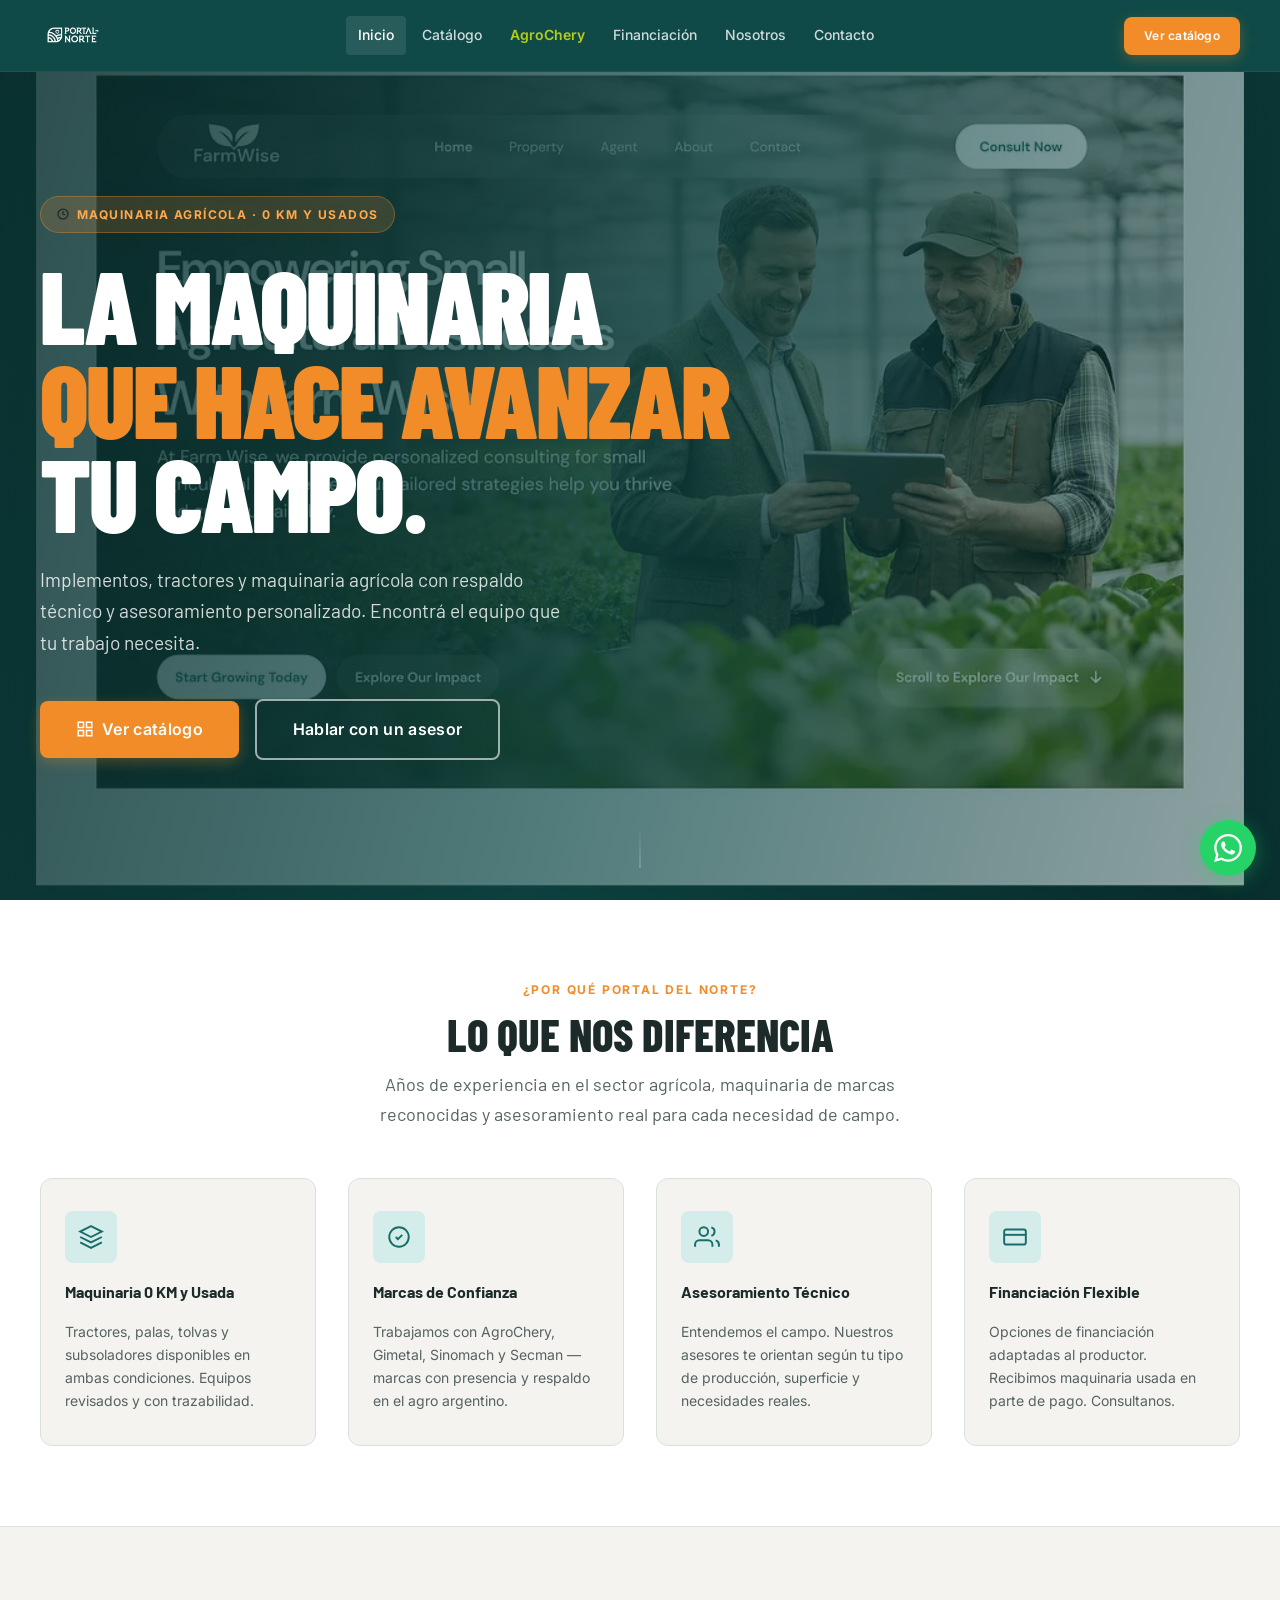
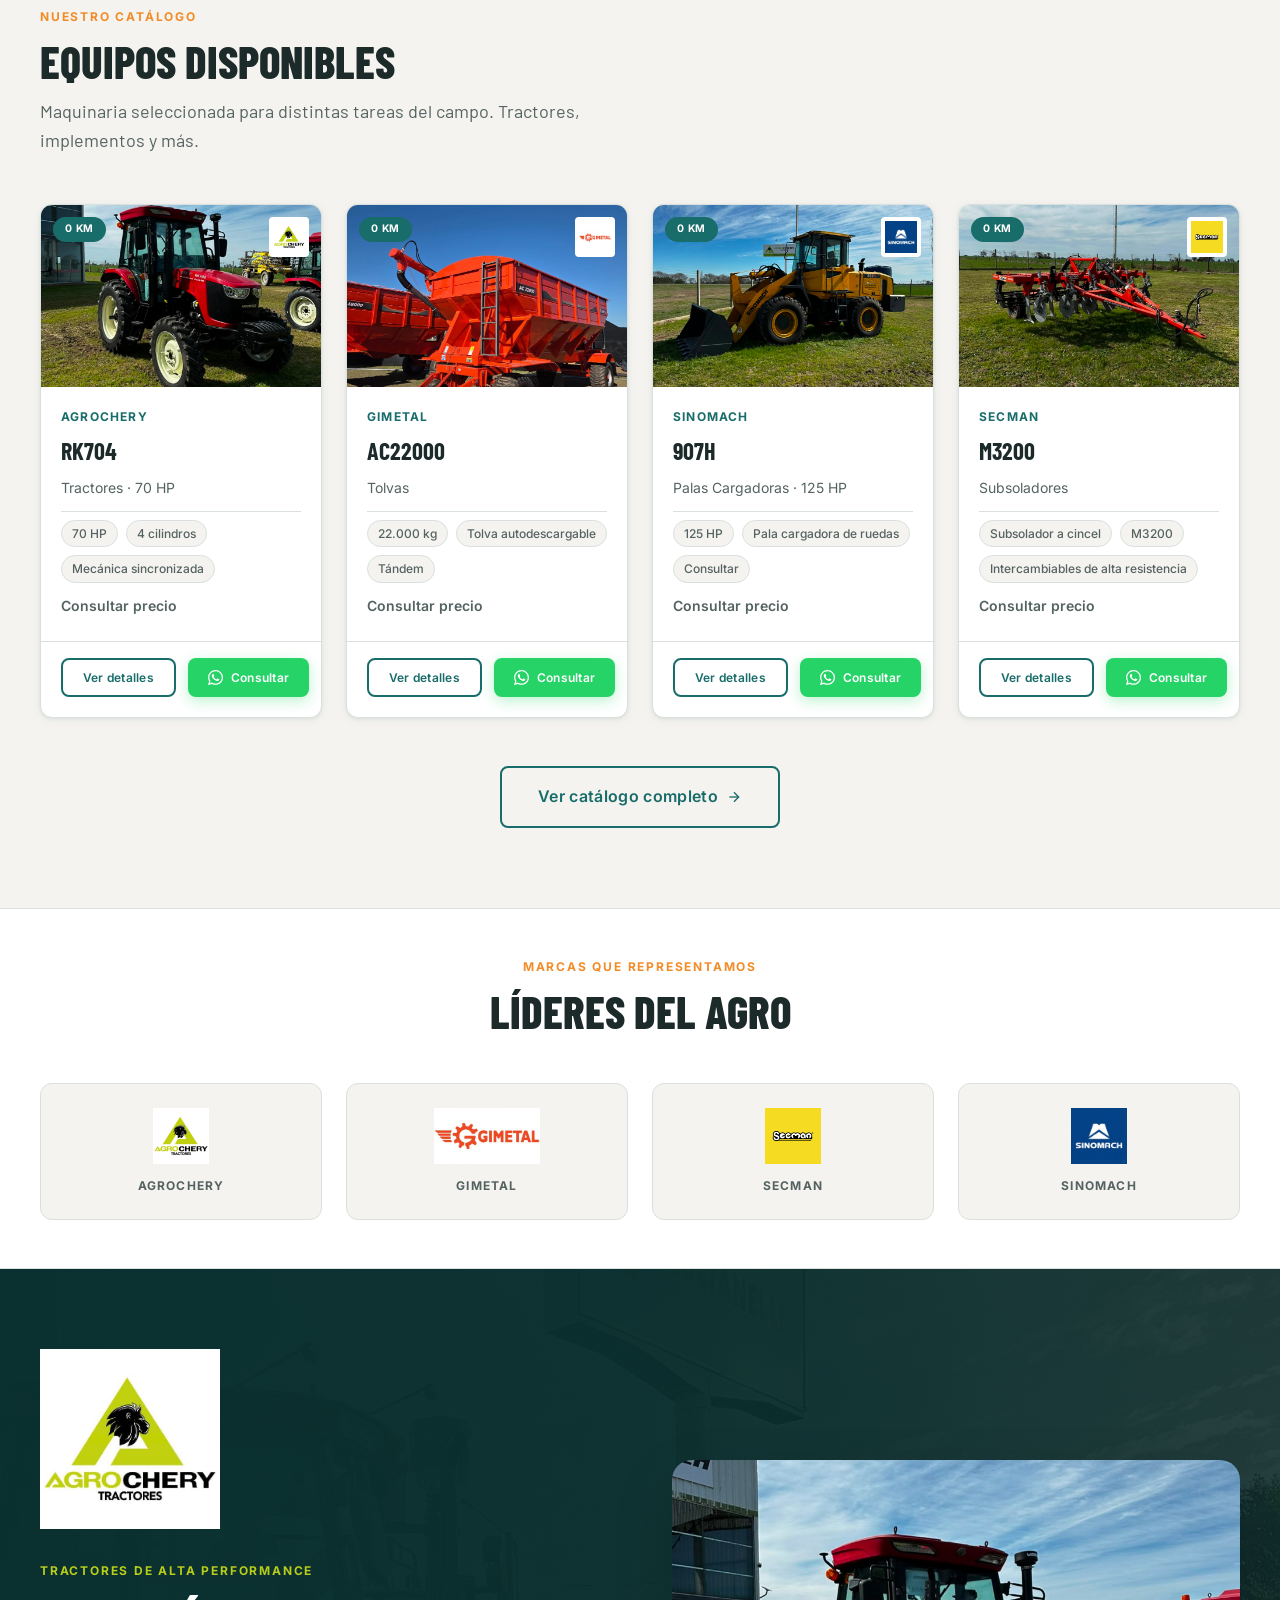
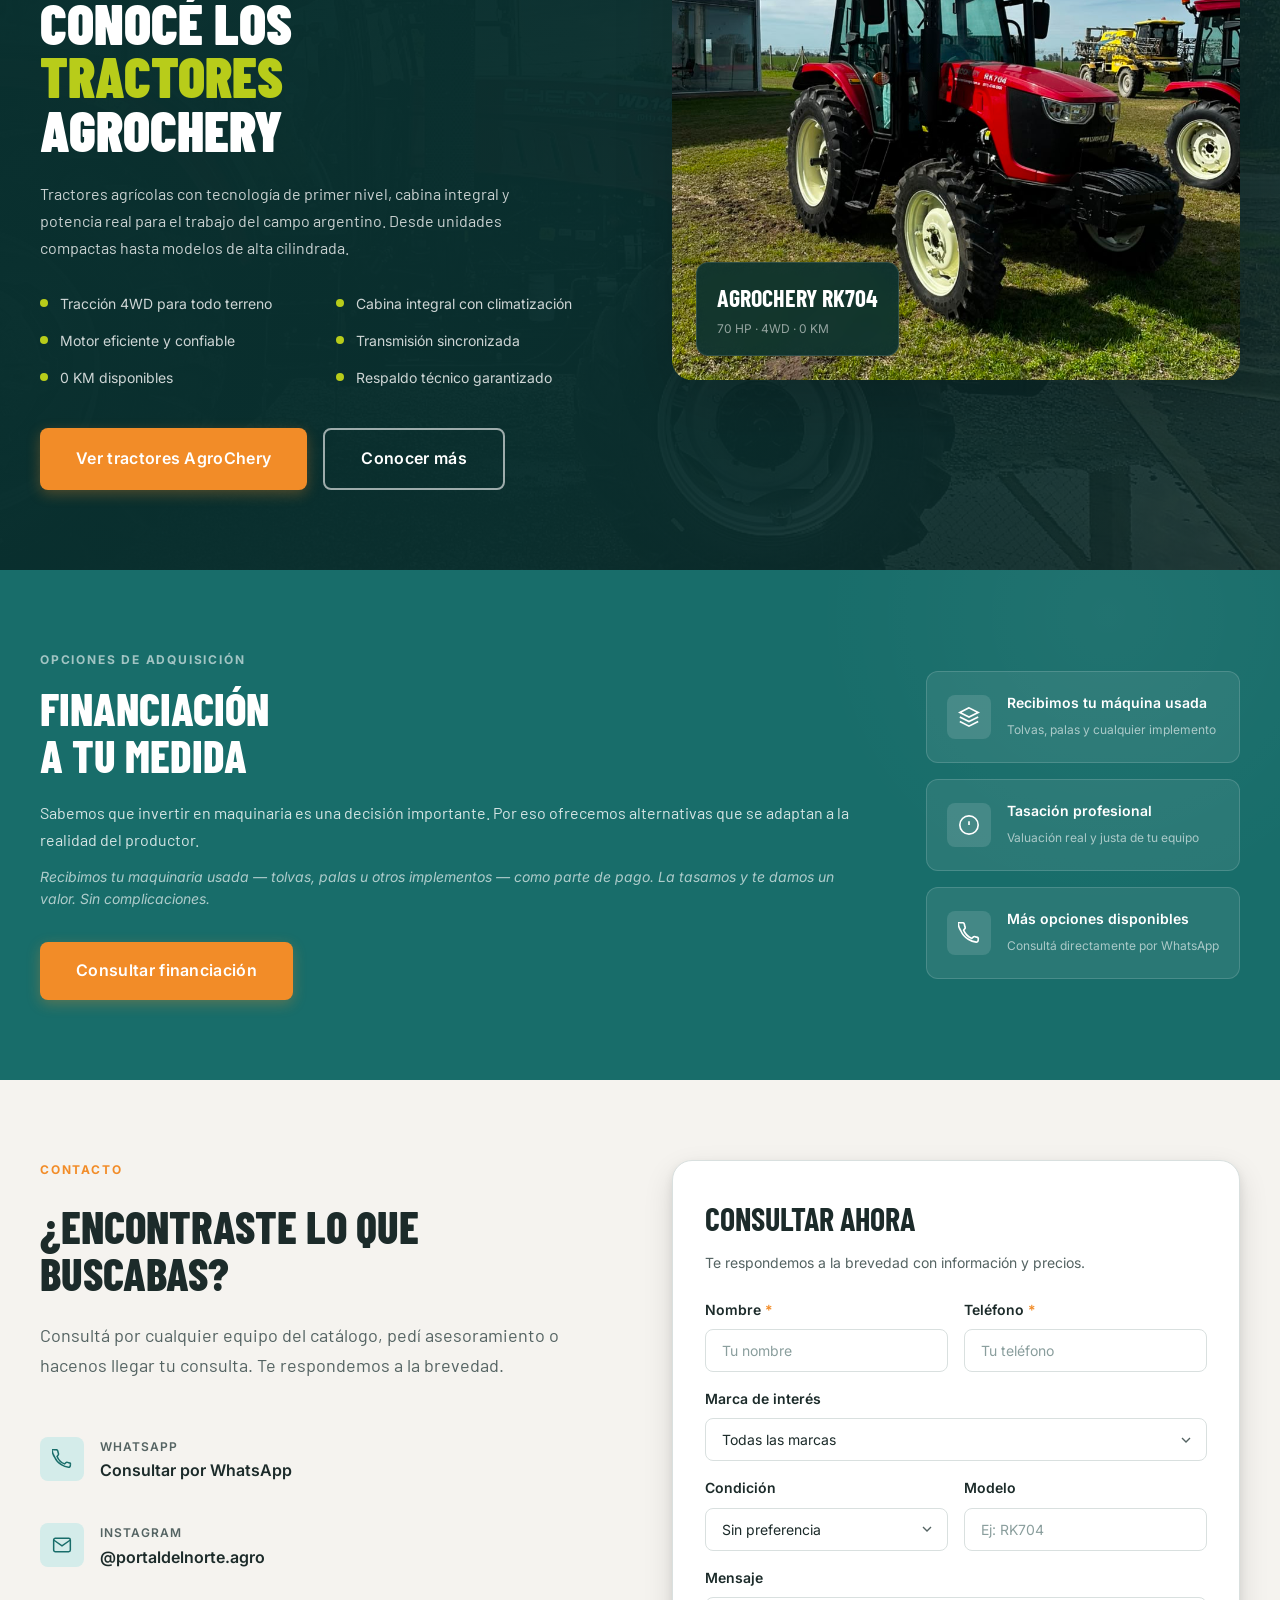
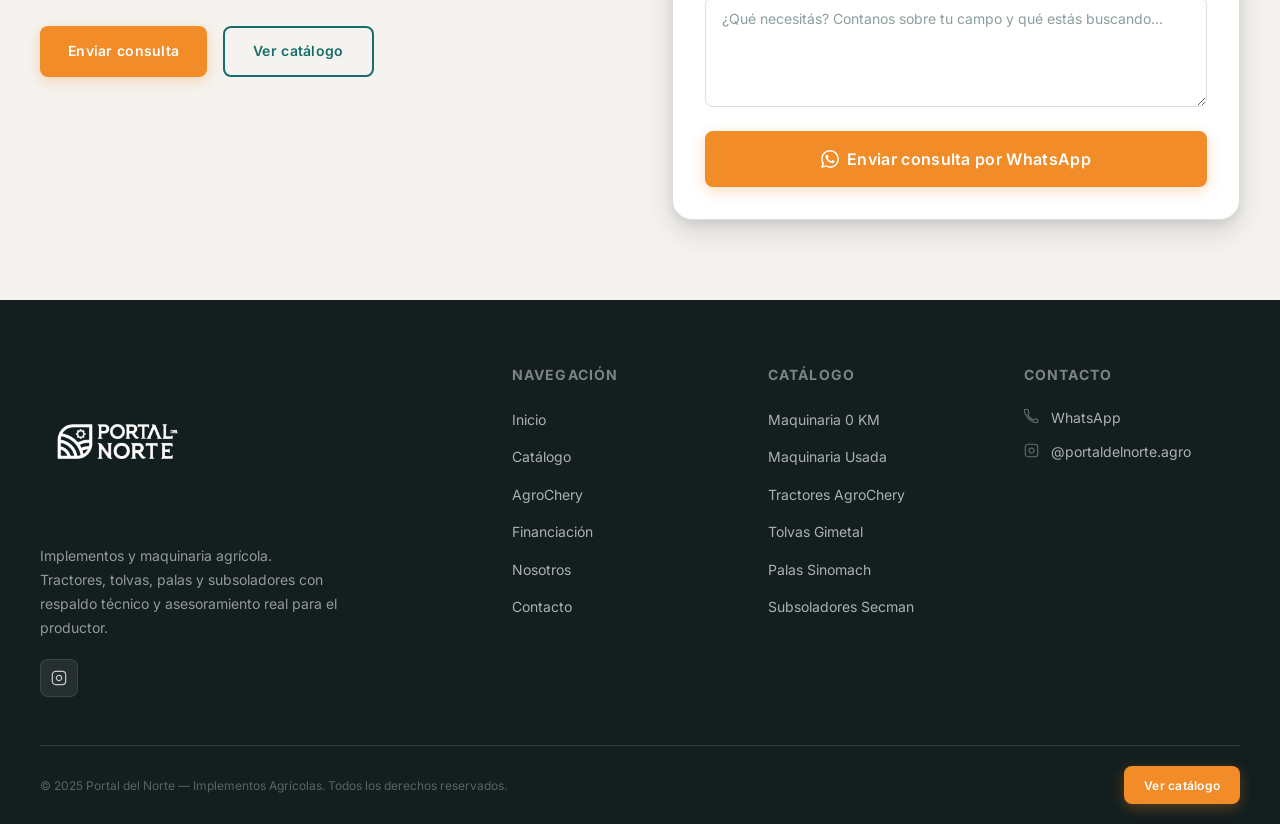
==== commit ac6a0a91: "fix: logo más grande (68px), hero banner con imagen estática BANNER.webp - Logo: height 42px -> 68px" ====
--- a/index.html
+++ b/index.html
@@ -1,4 +1,4 @@
-﻿<!DOCTYPE html>
+<!DOCTYPE html>
 <html lang="es-AR">
 <head>
   <meta charset="UTF-8" />
@@ -75,24 +75,19 @@
   </nav>
 
   <!-- ============================================================
-       HERO — VIDEO
+       HERO — BANNER
        ============================================================ -->
   <section class="hero" id="inicio" aria-label="Banner principal">
     <div class="hero__video-wrap">
-      <video
+      <img
+        src="assets/img/banner/banner.webp"
+        alt="Maquinaria agrícola Portal del Norte"
         class="hero__video"
-        autoplay
-        muted
-        loop
-        playsinline
-        preload="auto"
-        poster="assets/img/banner/banner.webp"
+        fetchpriority="high"
         aria-hidden="true"
-      >
-        <source src="BANNER.mp4" type="video/mp4" />
-        <img src="assets/img/banner/banner.webp" alt="Maquinaria agrícola Portal del Norte" class="hero__fallback" />
-      </video>
-    </div>
+      />
+    </div>
+
 
     <div class="hero__overlay"></div>
 
--- a/assets/css/main.css
+++ b/assets/css/main.css
@@ -388,9 +388,16 @@
 }
 
 .header__logo img {
-  height: 42px;
+  height: 68px;
   width: auto;
+  max-width: 220px;
+  object-fit: contain;
   filter: brightness(0) invert(1);
+  transition: opacity 0.2s ease;
+}
+
+.header__logo img:hover {
+  opacity: 0.85;
 }
 
 .header__nav {
@@ -498,6 +505,11 @@
   align-items: center;
   overflow: hidden;
   background-color: var(--color-primary-deeper);
+  /* Fallback estático cuando el video MP4 no está disponible */
+  background-image: url('../img/banner/banner.webp');
+  background-size: cover;
+  background-position: center;
+  background-repeat: no-repeat;
 }
 
 .hero__video-wrap {
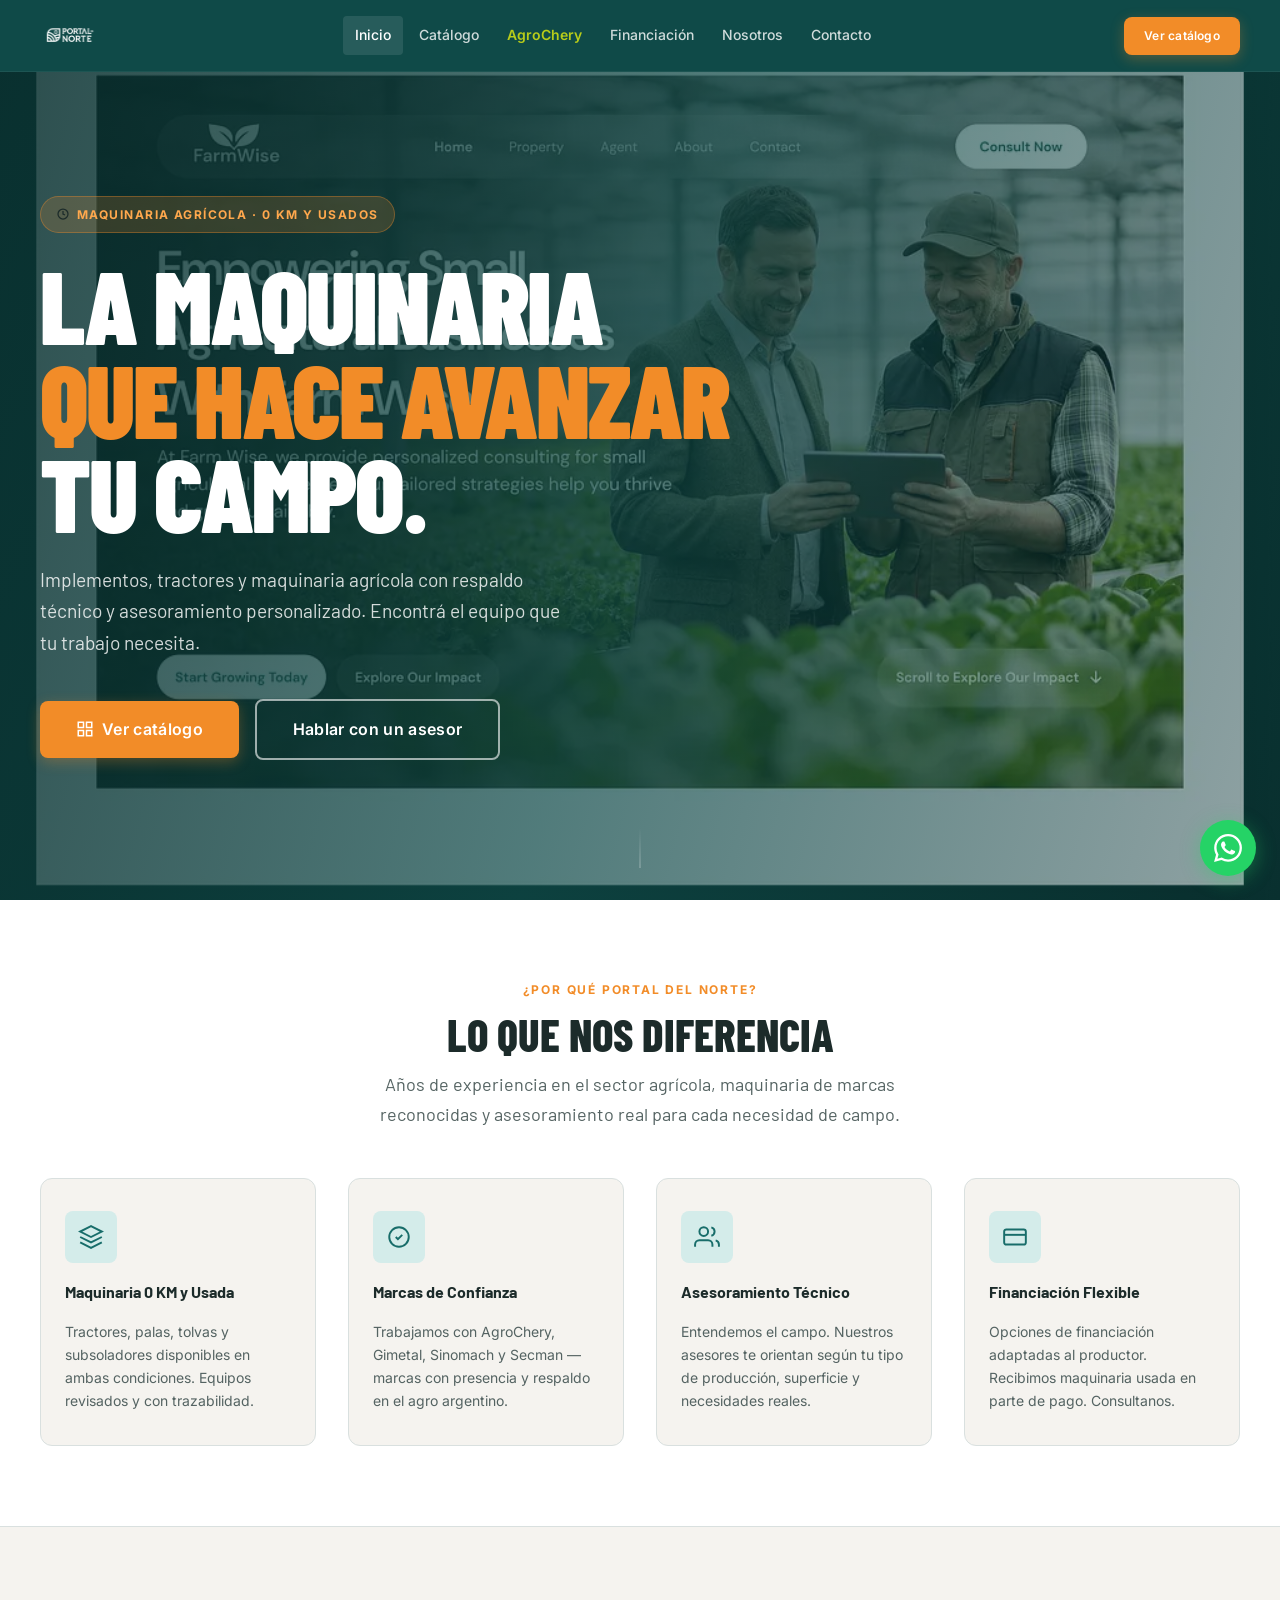
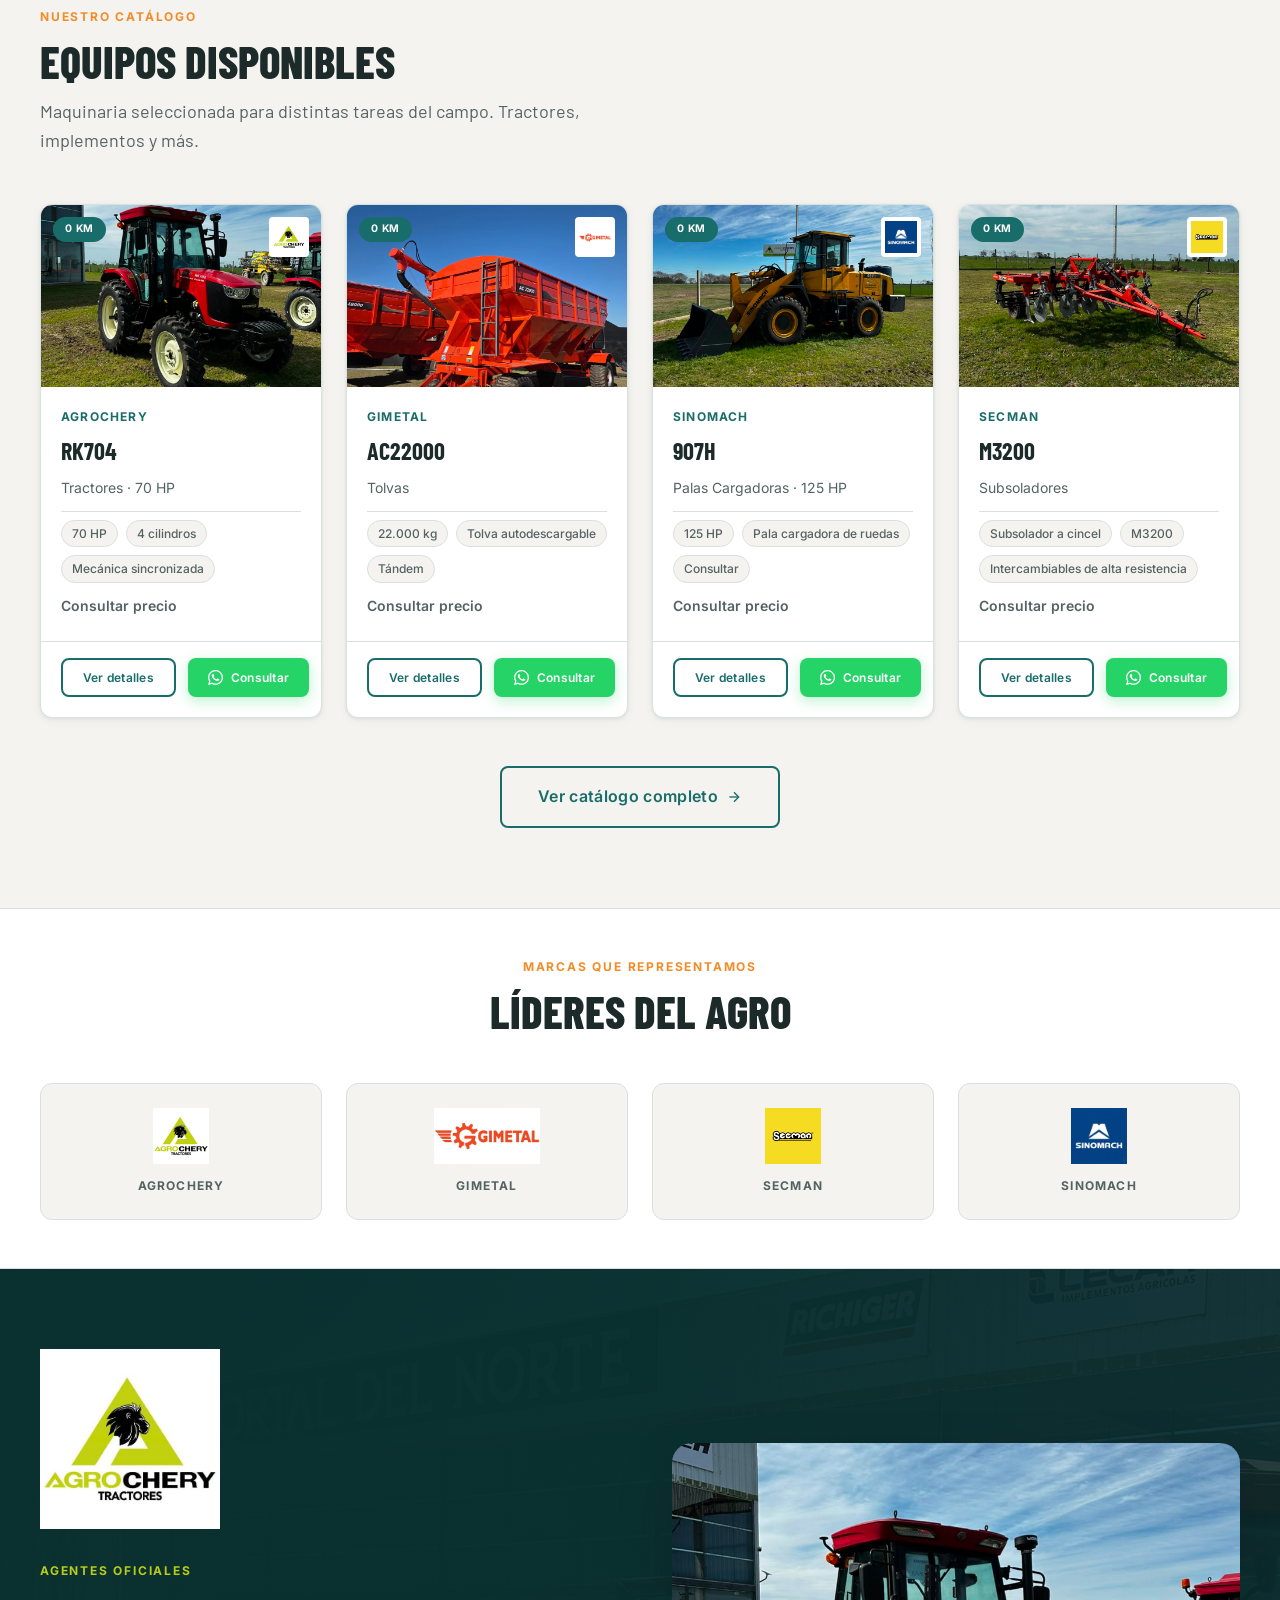
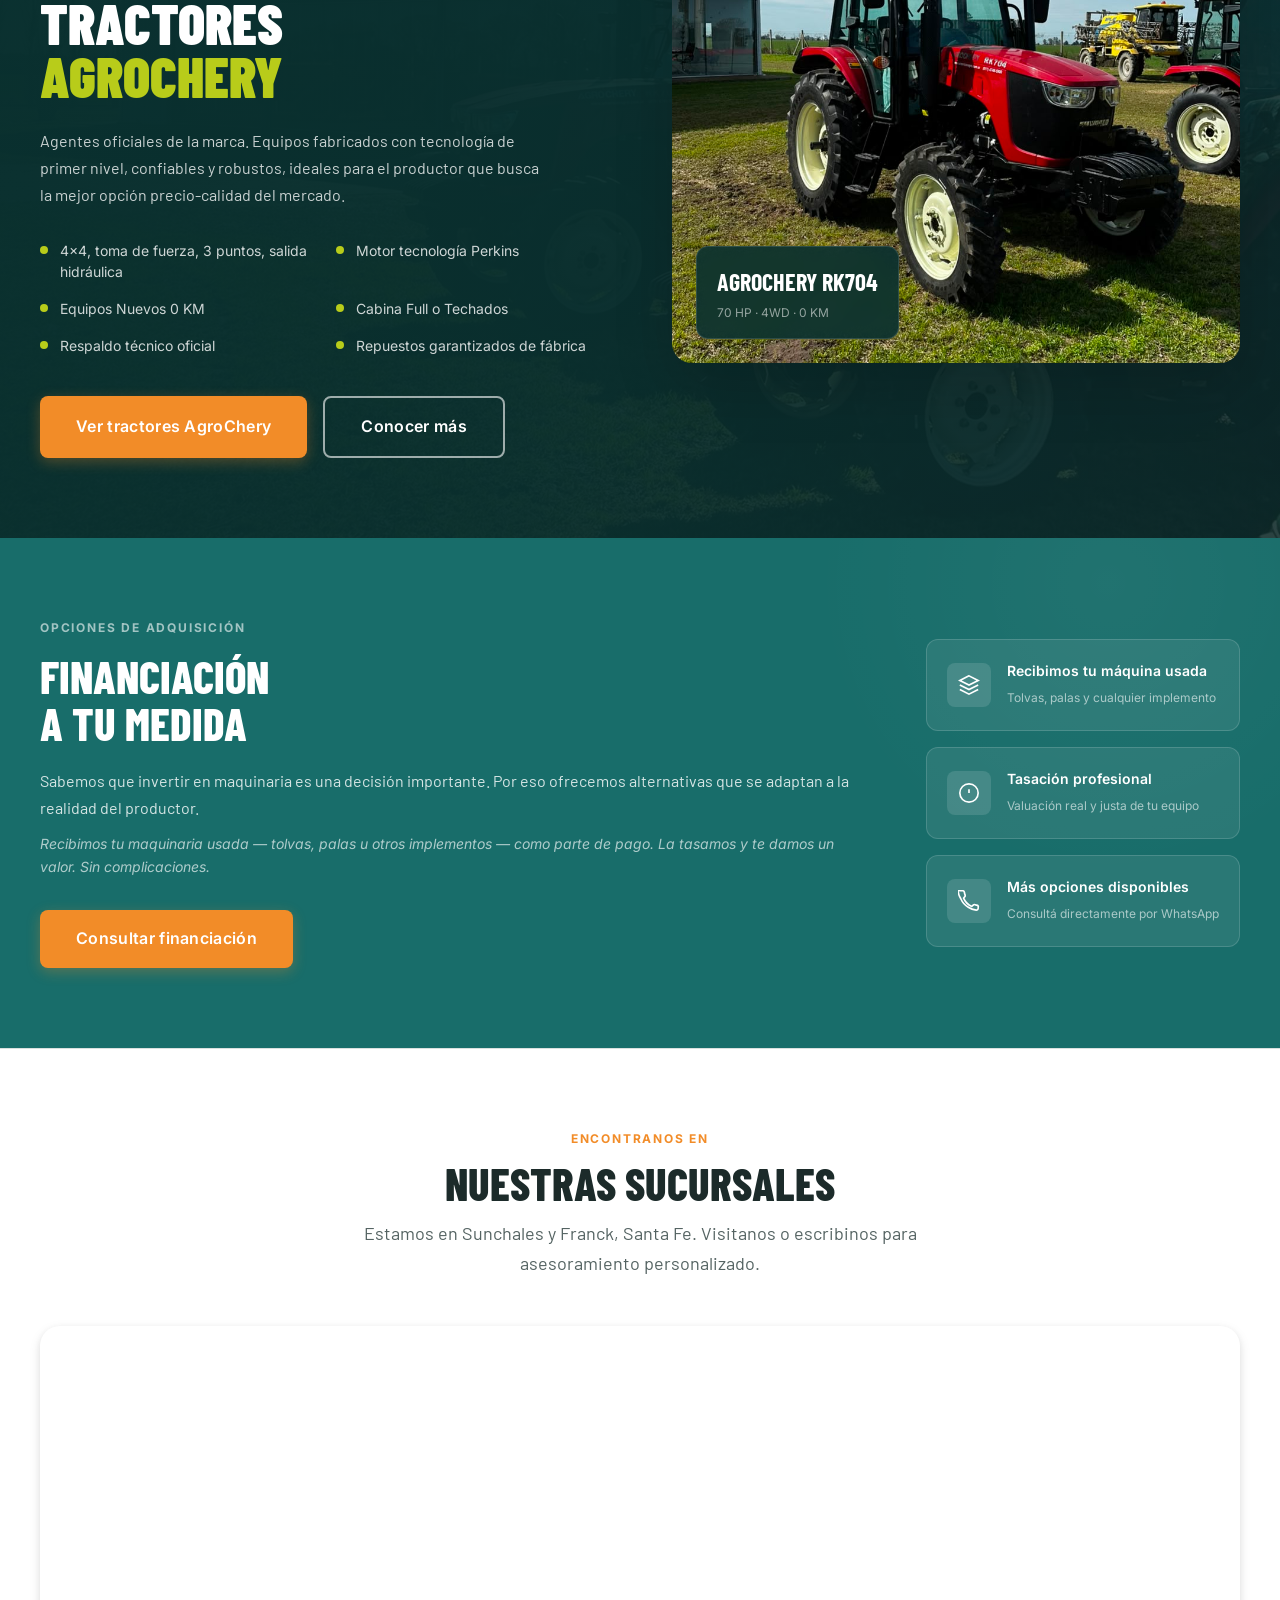
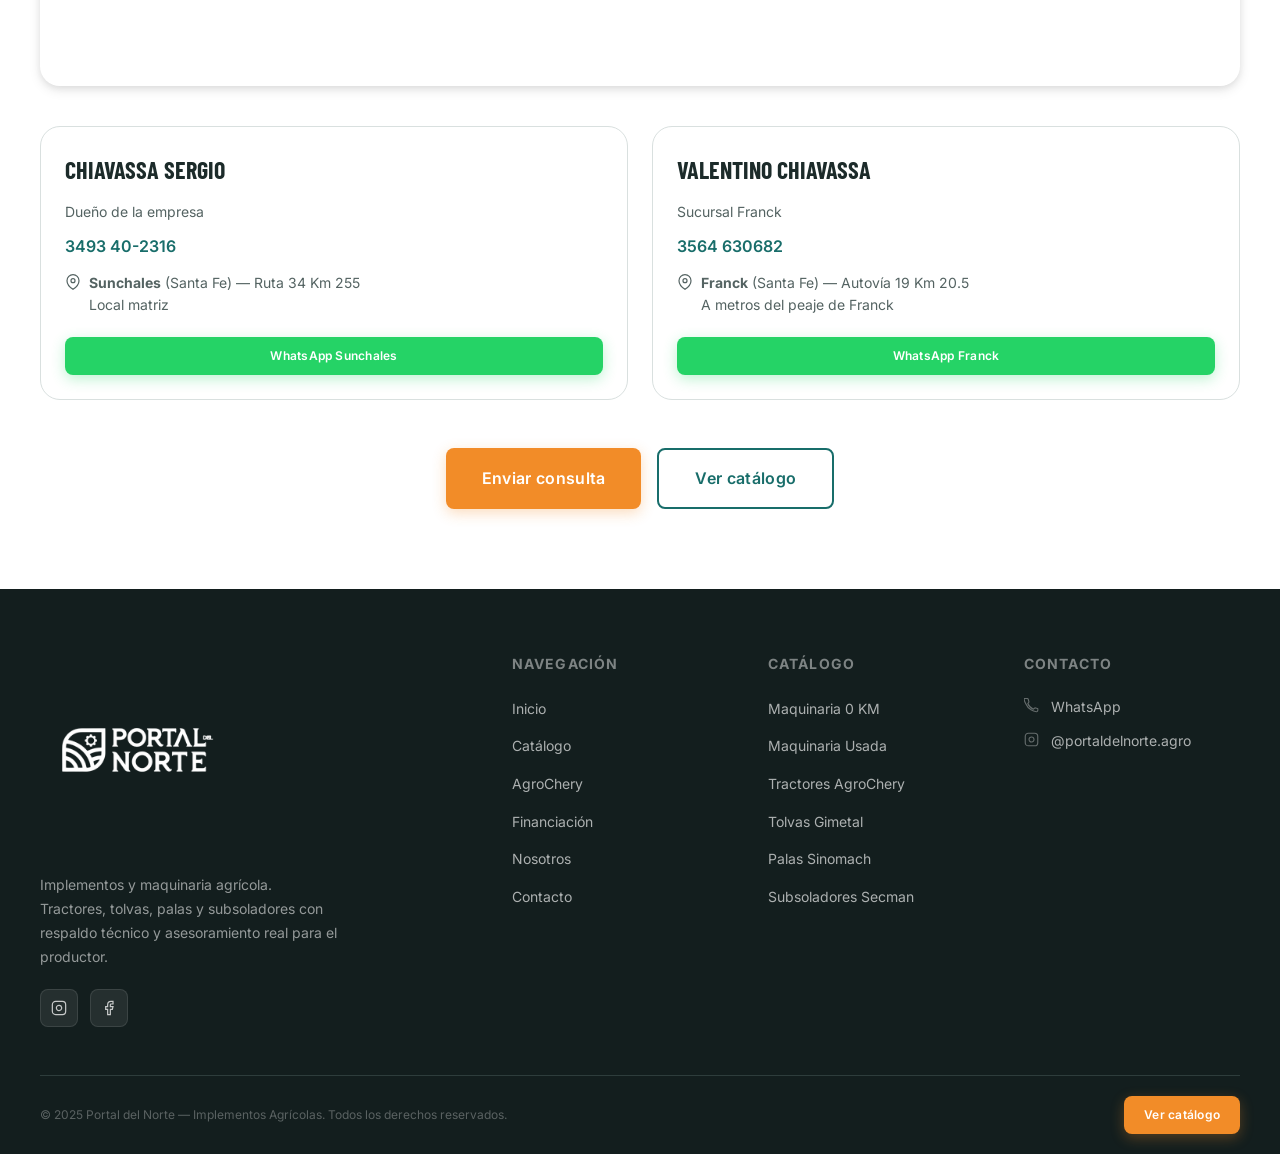
==== commit 942d8240: "feat: actualización mayor v2.0 - Logo agrandado (62px header, 200px footer) - Banner AgroChery actua" ====
--- a/index.html
+++ b/index.html
@@ -75,19 +75,24 @@
   </nav>
 
   <!-- ============================================================
-       HERO — BANNER
+       HERO — VIDEO
        ============================================================ -->
   <section class="hero" id="inicio" aria-label="Banner principal">
     <div class="hero__video-wrap">
-      <img
-        src="assets/img/banner/banner.webp"
-        alt="Maquinaria agrícola Portal del Norte"
+      <video
         class="hero__video"
-        fetchpriority="high"
+        autoplay
+        muted
+        loop
+        playsinline
+        preload="auto"
+        poster="assets/img/banner/banner.webp"
         aria-hidden="true"
-      />
-    </div>
-
+      >
+        <source src="BANNER.mp4" type="video/mp4" />
+        <img src="assets/img/banner/banner.webp" alt="Maquinaria agrícola Portal del Norte" class="hero__fallback" />
+      </video>
+    </div>
 
     <div class="hero__overlay"></div>
 
@@ -230,7 +235,7 @@
        ============================================================ -->
   <section class="chery-section section" id="agrochery" aria-labelledby="chery-title">
     <div class="chery-section__bg">
-      <img src="assets/img/banner/banner-chery.jpg" alt="Tractor AgroChery en campo" loading="lazy" />
+      <img src="assets/img/banner/banner-chery2.jpeg" alt="Tractores AgroChery en Portal del Norte" loading="lazy" />
     </div>
     <div class="chery-section__overlay"></div>
 
@@ -243,40 +248,39 @@
             class="chery-section__logo"
             loading="lazy"
           />
-          <div class="chery-section__label">Tractores de Alta Performance</div>
+          <div class="chery-section__label">Agentes Oficiales</div>
           <h2 class="chery-section__title" id="chery-title">
-            Conocé los<br/>
-            <span>Tractores</span><br/>
-            AgroChery
+            Tractores<br/>
+            <span>AgroChery</span>
           </h2>
           <p class="chery-section__desc">
-            Tractores agrícolas con tecnología de primer nivel, cabina integral y potencia real para el trabajo del campo argentino. Desde unidades compactas hasta modelos de alta cilindrada.
+            Agentes oficiales de la marca. Equipos fabricados con tecnología de primer nivel, confiables y robustos, ideales para el productor que busca la mejor opción precio-calidad del mercado.
           </p>
 
           <div class="chery-features">
             <div class="chery-feature">
               <div class="chery-feature__dot"></div>
-              <span class="chery-feature__text">Tracción 4WD para todo terreno</span>
+              <span class="chery-feature__text">4x4, toma de fuerza, 3 puntos, salida hidráulica</span>
             </div>
             <div class="chery-feature">
               <div class="chery-feature__dot"></div>
-              <span class="chery-feature__text">Cabina integral con climatización</span>
+              <span class="chery-feature__text">Motor tecnología Perkins</span>
             </div>
             <div class="chery-feature">
               <div class="chery-feature__dot"></div>
-              <span class="chery-feature__text">Motor eficiente y confiable</span>
+              <span class="chery-feature__text">Equipos Nuevos 0 KM</span>
             </div>
             <div class="chery-feature">
               <div class="chery-feature__dot"></div>
-              <span class="chery-feature__text">Transmisión sincronizada</span>
+              <span class="chery-feature__text">Cabina Full o Techados</span>
             </div>
             <div class="chery-feature">
               <div class="chery-feature__dot"></div>
-              <span class="chery-feature__text">0 KM disponibles</span>
+              <span class="chery-feature__text">Respaldo técnico oficial</span>
             </div>
             <div class="chery-feature">
               <div class="chery-feature__dot"></div>
-              <span class="chery-feature__text">Respaldo técnico garantizado</span>
+              <span class="chery-feature__text">Repuestos garantizados de fábrica</span>
             </div>
           </div>
 
@@ -372,114 +376,58 @@
   </section>
 
   <!-- ============================================================
-       CONTACTO / CTA FINAL
-       ============================================================ -->
-  <section class="contact-cta section" id="contacto" aria-labelledby="contact-title">
-    <div class="container">
-      <div class="contact-cta__inner">
-        <div class="contact-cta__info fade-in">
-          <span class="section-label">Contacto</span>
-          <h2 class="section-title" id="contact-title">¿Encontraste lo que buscabas?</h2>
-          <p class="section-subtitle" style="margin-bottom: 2rem;">
-            Consultá por cualquier equipo del catálogo, pedí asesoramiento o hacenos llegar tu consulta. Te respondemos a la brevedad.
-          </p>
-
-          <div class="contact-detail" style="margin-bottom: 1rem;">
-            <div class="contact-detail__icon" aria-hidden="true">
-              <svg width="20" height="20" viewBox="0 0 24 24" fill="none" stroke="currentColor" stroke-width="1.8"><path d="M22 16.92v3a2 2 0 01-2.18 2 19.79 19.79 0 01-8.63-3.07A19.5 19.5 0 013.07 9.6a19.79 19.79 0 01-3.07-8.68A2 2 0 012 .82h3a2 2 0 012 1.72 12.84 12.84 0 00.7 2.81 2 2 0 01-.45 2.11L6.09 8.91A16 16 0 0015.09 17.9l1.45-1.45a2 2 0 012.11-.45 12.84 12.84 0 002.81.7A2 2 0 0122 18.92z"/></svg>
-            </div>
-            <div>
-              <div class="contact-detail__label">WhatsApp</div>
-              <div class="contact-detail__value">
-                <a href="#" id="contact-wa-link">Consultar por WhatsApp</a>
-              </div>
-            </div>
-          </div>
-
-          <div class="contact-detail">
-            <div class="contact-detail__icon" aria-hidden="true">
-              <svg width="20" height="20" viewBox="0 0 24 24" fill="none" stroke="currentColor" stroke-width="1.8"><path d="M4 4h16c1.1 0 2 .9 2 2v12c0 1.1-.9 2-2 2H4c-1.1 0-2-.9-2-2V6c0-1.1.9-2 2-2z"/><polyline points="22,6 12,13 2,6"/></svg>
-            </div>
-            <div>
-              <div class="contact-detail__label">Instagram</div>
-              <div class="contact-detail__value">
-                <a href="https://www.instagram.com/portaldelnorte.agro/" target="_blank" rel="noopener">@portaldelnorte.agro</a>
-              </div>
-            </div>
-          </div>
-
-          <div style="margin-top: 2rem; display:flex; gap: 1rem; flex-wrap:wrap;">
-            <a href="contacto.html" class="btn btn--primary">Enviar consulta</a>
-            <a href="catalogo.html" class="btn btn--outline">Ver catálogo</a>
-          </div>
-        </div>
-
-        <!-- FORMULARIO RÁPIDO -->
-        <div class="fade-in fade-in-delay-2">
-          <form class="lead-form" id="lead-form" novalidate>
-            <div class="form-body">
-              <h3 class="lead-form__title">Consultar ahora</h3>
-              <p class="lead-form__subtitle">Te respondemos a la brevedad con información y precios.</p>
-
-              <div class="form-grid">
-                <div class="form-field">
-                  <label class="form-label" for="name">Nombre <span>*</span></label>
-                  <input type="text" id="name" name="name" class="form-input" placeholder="Tu nombre" required autocomplete="name" />
-                </div>
-
-                <div class="form-field">
-                  <label class="form-label" for="phone">Teléfono <span>*</span></label>
-                  <input type="tel" id="phone" name="phone" class="form-input" placeholder="Tu teléfono" required autocomplete="tel" />
-                </div>
-
-                <div class="form-field form-field--full">
-                  <label class="form-label" for="brand">Marca de interés</label>
-                  <select id="brand" name="brand" class="form-select">
-                    <option value="">Todas las marcas</option>
-                    <option value="AgroChery">AgroChery</option>
-                    <option value="Gimetal">Gimetal</option>
-                    <option value="Sinomach">Sinomach</option>
-                    <option value="Secman">Secman</option>
-                  </select>
-                </div>
-
-                <div class="form-field">
-                  <label class="form-label" for="condition">Condición</label>
-                  <select id="condition" name="condition" class="form-select">
-                    <option value="">Sin preferencia</option>
-                    <option value="0km">0 KM</option>
-                    <option value="usado">Usado</option>
-                  </select>
-                </div>
-
-                <div class="form-field">
-                  <label class="form-label" for="model">Modelo</label>
-                  <input type="text" id="model" name="model" class="form-input" placeholder="Ej: RK704" />
-                </div>
-
-                <div class="form-field form-field--full">
-                  <label class="form-label" for="message">Mensaje</label>
-                  <textarea id="message" name="message" class="form-textarea" placeholder="¿Qué necesitás? Contanos sobre tu campo y qué estás buscando..."></textarea>
-                </div>
-              </div>
-
-              <div style="margin-top: 1.5rem;">
-                <button type="submit" class="btn btn--primary btn--full btn--lg">
-                  <svg width="18" height="18" viewBox="0 0 24 24" fill="currentColor" aria-hidden="true"><path d="M17.472 14.382c-.297-.149-1.758-.867-2.03-.967-.273-.099-.471-.148-.67.15-.197.297-.767.966-.94 1.164-.173.199-.347.223-.644.075-.297-.15-1.255-.463-2.39-1.475-.883-.788-1.48-1.761-1.653-2.059-.173-.297-.018-.458.13-.606.134-.133.298-.347.446-.52.149-.174.198-.298.298-.497.099-.198.05-.371-.025-.52-.075-.149-.669-1.612-.916-2.207-.242-.579-.487-.5-.669-.51-.173-.008-.371-.01-.57-.01-.198 0-.52.074-.792.372-.272.297-1.04 1.016-1.04 2.479 0 1.462 1.065 2.875 1.213 3.074.149.198 2.096 3.2 5.077 4.487.709.306 1.262.489 1.694.625.712.227 1.36.195 1.871.118.571-.085 1.758-.719 2.006-1.413.248-.694.248-1.289.173-1.413-.074-.124-.272-.198-.57-.347m-5.421 7.403h-.004a9.87 9.87 0 01-5.031-1.378l-.361-.214-3.741.982.998-3.648-.235-.374a9.86 9.86 0 01-1.51-5.26c.001-5.45 4.436-9.884 9.888-9.884 2.64 0 5.122 1.03 6.988 2.898a9.825 9.825 0 012.893 6.994c-.003 5.45-4.437 9.884-9.885 9.884m8.413-18.297A11.815 11.815 0 0012.05 0C5.495 0 .16 5.335.157 11.892c0 2.096.547 4.142 1.588 5.945L.057 24l6.305-1.654a11.882 11.882 0 005.683 1.448h.005c6.554 0 11.89-5.335 11.893-11.893a11.821 11.821 0 00-3.48-8.413z"/></svg>
-                  Enviar consulta por WhatsApp
-                </button>
-              </div>
-            </div>
-
-            <div class="form-success" role="alert">
-              <div class="form-success__icon" aria-hidden="true">
-                <svg width="32" height="32" viewBox="0 0 24 24" fill="none" stroke="currentColor" stroke-width="2"><path d="M22 11.08V12a10 10 0 11-5.93-9.14"/><polyline points="22 4 12 14.01 9 11.01"/></svg>
-              </div>
-              <h3 class="lead-form__title">¡Consulta enviada!</h3>
-              <p style="font-size:.9rem; color: var(--color-text-secondary);">Abrimos WhatsApp con tu mensaje. Te respondemos a la brevedad.</p>
-            </div>
-          </form>
-        </div>
+       ENCONTRANOS EN
+       ============================================================ -->
+  <section class="section" id="contacto" aria-labelledby="contact-title" style="background-color:var(--color-surface); border-top:1px solid var(--color-border);">
+    <div class="container">
+      <div class="section-head section-head--center fade-in">
+        <span class="section-label">Encontranos en</span>
+        <h2 class="section-title" id="contact-title">Nuestras sucursales</h2>
+        <p class="section-subtitle">Estamos en Sunchales y Franck, Santa Fe. Visitanos o escribinos para asesoramiento personalizado.</p>
+      </div>
+
+      <div style="margin-top:3rem;" class="fade-in">
+        <iframe
+          class="contact-map"
+          src="https://www.google.com/maps/embed?pb=!1m18!1m12!1m3!1d3406.123!2d-61.548!3d-30.944!2m3!1f0!2f0!3f0!3m2!1i1024!2i768!4f13.1!3m3!1m2!1s0x0%3A0x0!2zMzDCsDU2JzM4LjQiUyA2McKwMzInNTMuMiJX!5e0!3m2!1ses-419!2sar!4v1" 
+          allowfullscreen
+          loading="lazy"
+          referrerpolicy="no-referrer-when-downgrade"
+          title="Ubicación Portal del Norte"
+        ></iframe>
+      </div>
+
+      <div class="contact-cards fade-in fade-in-delay-1">
+        <div class="contact-person">
+          <div class="contact-person__name">Chiavassa Sergio</div>
+          <div class="contact-person__role">Dueño de la empresa</div>
+          <div class="contact-person__phone">
+            <a href="tel:+5434934002316" style="color:var(--color-primary); text-decoration:none;">3493 40-2316</a>
+          </div>
+          <div class="contact-person__location">
+            <svg width="16" height="16" viewBox="0 0 24 24" fill="none" stroke="currentColor" stroke-width="1.8" style="flex-shrink:0; margin-top:2px;"><path d="M21 10c0 7-9 13-9 13s-9-6-9-13a9 9 0 0118 0z"/><circle cx="12" cy="10" r="3"/></svg>
+            <span><strong>Sunchales</strong> (Santa Fe) — Ruta 34 Km 255<br/>Local matriz</span>
+          </div>
+          <a href="https://wa.link/t2tt31" target="_blank" rel="noopener" class="btn btn--whatsapp btn--sm" style="margin-top:.5rem;">WhatsApp Sunchales</a>
+        </div>
+
+        <div class="contact-person">
+          <div class="contact-person__name">Valentino Chiavassa</div>
+          <div class="contact-person__role">Sucursal Franck</div>
+          <div class="contact-person__phone">
+            <a href="tel:+543564630682" style="color:var(--color-primary); text-decoration:none;">3564 630682</a>
+          </div>
+          <div class="contact-person__location">
+            <svg width="16" height="16" viewBox="0 0 24 24" fill="none" stroke="currentColor" stroke-width="1.8" style="flex-shrink:0; margin-top:2px;"><path d="M21 10c0 7-9 13-9 13s-9-6-9-13a9 9 0 0118 0z"/><circle cx="12" cy="10" r="3"/></svg>
+            <span><strong>Franck</strong> (Santa Fe) — Autovía 19 Km 20.5<br/>A metros del peaje de Franck</span>
+          </div>
+          <a href="https://wa.link/2463ko" target="_blank" rel="noopener" class="btn btn--whatsapp btn--sm" style="margin-top:.5rem;">WhatsApp Franck</a>
+        </div>
+      </div>
+
+      <div style="text-align:center; margin-top:3rem; display:flex; gap:1rem; justify-content:center; flex-wrap:wrap;" class="fade-in fade-in-delay-2">
+        <a href="contacto.html" class="btn btn--primary btn--lg">Enviar consulta</a>
+        <a href="catalogo.html" class="btn btn--outline btn--lg">Ver catálogo</a>
       </div>
     </div>
   </section>
@@ -500,6 +448,9 @@
             <a href="https://www.instagram.com/portaldelnorte.agro/" target="_blank" rel="noopener" class="social-btn" aria-label="Instagram Portal del Norte">
               <svg width="16" height="16" viewBox="0 0 24 24" fill="none" stroke="currentColor" stroke-width="1.8" aria-hidden="true"><rect x="2" y="2" width="20" height="20" rx="5" ry="5"/><path d="M16 11.37A4 4 0 1112.63 8 4 4 0 0116 11.37z"/><line x1="17.5" y1="6.5" x2="17.51" y2="6.5"/></svg>
             </a>
+            <a href="https://www.facebook.com/share/19Gstw5Ut2/?mibextid=wwXIfr" target="_blank" rel="noopener" class="social-btn social-btn--fb" aria-label="Facebook">
+              <svg width="16" height="16" viewBox="0 0 24 24" fill="none" stroke="currentColor" stroke-width="1.8"><path d="M18 2h-3a5 5 0 00-5 5v3H7v4h3v8h4v-8h3l1-4h-4V7a1 1 0 011-1h3z"/></svg>
+            </a>
           </div>
         </div>
 
@@ -551,9 +502,9 @@
   </footer>
 
   <!-- WhatsApp flotante -->
-  <a href="#" class="whatsapp-float" id="whatsapp-float" aria-label="Consultar por WhatsApp" target="_blank" rel="noopener">
+  <button class="whatsapp-float" id="whatsapp-float" aria-label="Consultar por WhatsApp" onclick="openWaModal()">
     <svg viewBox="0 0 24 24" fill="currentColor" aria-hidden="true"><path d="M17.472 14.382c-.297-.149-1.758-.867-2.03-.967-.273-.099-.471-.148-.67.15-.197.297-.767.966-.94 1.164-.173.199-.347.223-.644.075-.297-.15-1.255-.463-2.39-1.475-.883-.788-1.48-1.761-1.653-2.059-.173-.297-.018-.458.13-.606.134-.133.298-.347.446-.52.149-.174.198-.298.298-.497.099-.198.05-.371-.025-.52-.075-.149-.669-1.612-.916-2.207-.242-.579-.487-.5-.669-.51-.173-.008-.371-.01-.57-.01-.198 0-.52.074-.792.372-.272.297-1.04 1.016-1.04 2.479 0 1.462 1.065 2.875 1.213 3.074.149.198 2.096 3.2 5.077 4.487.709.306 1.262.489 1.694.625.712.227 1.36.195 1.871.118.571-.085 1.758-.719 2.006-1.413.248-.694.248-1.289.173-1.413-.074-.124-.272-.198-.57-.347m-5.421 7.403h-.004a9.87 9.87 0 01-5.031-1.378l-.361-.214-3.741.982.998-3.648-.235-.374a9.86 9.86 0 01-1.51-5.26c.001-5.45 4.436-9.884 9.888-9.884 2.64 0 5.122 1.03 6.988 2.898a9.825 9.825 0 012.893 6.994c-.003 5.45-4.437 9.884-9.885 9.884m8.413-18.297A11.815 11.815 0 0012.05 0C5.495 0 .16 5.335.157 11.892c0 2.096.547 4.142 1.588 5.945L.057 24l6.305-1.654a11.882 11.882 0 005.683 1.448h.005c6.554 0 11.89-5.335 11.893-11.893a11.821 11.821 0 00-3.48-8.413z"/></svg>
-  </a>
+  </button>
 
   <!-- JS -->
   <script src="assets/js/data.js"></script>
@@ -572,11 +523,6 @@
       brandsGrid.innerHTML = BRANDS.map(b => renderBrandCard(b)).join('');
     }
 
-    // Set WhatsApp links
-    document.querySelectorAll('#contact-wa-link, #footer-wa-link, #whatsapp-float').forEach(el => {
-      el.href = getWhatsAppUrl();
-    });
-
     // Init lead form
     initLeadForm('lead-form');
   </script>
--- a/assets/css/main.css
+++ b/assets/css/main.css
@@ -388,16 +388,9 @@
 }
 
 .header__logo img {
-  height: 68px;
+  height: 62px;
   width: auto;
-  max-width: 220px;
-  object-fit: contain;
   filter: brightness(0) invert(1);
-  transition: opacity 0.2s ease;
-}
-
-.header__logo img:hover {
-  opacity: 0.85;
 }
 
 .header__nav {
@@ -505,11 +498,6 @@
   align-items: center;
   overflow: hidden;
   background-color: var(--color-primary-deeper);
-  /* Fallback estático cuando el video MP4 no está disponible */
-  background-image: url('../img/banner/banner.webp');
-  background-size: cover;
-  background-position: center;
-  background-repeat: no-repeat;
 }
 
 .hero__video-wrap {
@@ -1400,7 +1388,7 @@
 }
 
 .footer__logo {
-  width: 160px;
+  width: 200px;
   filter: brightness(0) invert(1);
 }
 
@@ -2152,6 +2140,206 @@
 .fade-in-delay-4 { transition-delay: 0.4s; }
 
 /* ============================================================
+   WHATSAPP SELECTOR MODAL
+   ============================================================ */
+.wa-modal-overlay {
+  position: fixed;
+  inset: 0;
+  background-color: rgba(0,0,0,0.45);
+  z-index: 9998;
+  display: none;
+  backdrop-filter: blur(3px);
+}
+
+.wa-modal-overlay.visible {
+  display: block;
+  animation: fadeIn 0.2s ease;
+}
+
+.wa-modal {
+  position: fixed;
+  bottom: 90px;
+  right: var(--space-6);
+  z-index: 9999;
+  background-color: var(--color-surface);
+  border-radius: var(--radius-xl);
+  box-shadow: var(--shadow-xl);
+  width: 320px;
+  padding: var(--space-6);
+  display: none;
+  border: 1px solid var(--color-border);
+}
+
+.wa-modal.visible {
+  display: block;
+  animation: slideUp 0.25s ease;
+}
+
+@keyframes fadeIn {
+  from { opacity: 0; }
+  to { opacity: 1; }
+}
+
+@keyframes slideUp {
+  from { opacity: 0; transform: translateY(16px); }
+  to { opacity: 1; transform: translateY(0); }
+}
+
+.wa-modal__header {
+  display: flex;
+  align-items: center;
+  justify-content: space-between;
+  margin-bottom: var(--space-5);
+}
+
+.wa-modal__title {
+  font-family: var(--font-display);
+  font-size: var(--text-lg);
+  font-weight: 700;
+  text-transform: uppercase;
+  color: var(--color-text);
+}
+
+.wa-modal__close {
+  width: 32px;
+  height: 32px;
+  border-radius: 50%;
+  display: flex;
+  align-items: center;
+  justify-content: center;
+  cursor: pointer;
+  transition: background-color var(--transition-fast);
+  color: var(--color-text-secondary);
+}
+
+.wa-modal__close:hover {
+  background-color: var(--color-background-alt);
+}
+
+.wa-modal__options {
+  display: flex;
+  flex-direction: column;
+  gap: var(--space-3);
+}
+
+.wa-modal__option {
+  display: flex;
+  align-items: center;
+  gap: var(--space-4);
+  padding: var(--space-4);
+  border-radius: var(--radius-lg);
+  border: 1.5px solid var(--color-border);
+  background-color: var(--color-surface);
+  cursor: pointer;
+  transition: all var(--transition-fast);
+  text-decoration: none;
+  color: inherit;
+}
+
+.wa-modal__option:hover {
+  border-color: #25D366;
+  background-color: rgba(37,211,102,0.05);
+  transform: translateX(4px);
+}
+
+.wa-modal__option-icon {
+  width: 44px;
+  height: 44px;
+  background-color: #25D366;
+  border-radius: var(--radius-md);
+  display: flex;
+  align-items: center;
+  justify-content: center;
+  flex-shrink: 0;
+}
+
+.wa-modal__option-icon svg {
+  width: 22px;
+  height: 22px;
+  color: white;
+}
+
+.wa-modal__option-text strong {
+  display: block;
+  font-size: var(--text-sm);
+  font-weight: 700;
+  color: var(--color-text);
+  margin-bottom: 2px;
+}
+
+.wa-modal__option-text span {
+  font-size: var(--text-xs);
+  color: var(--color-text-secondary);
+}
+
+/* Facebook social button */
+.social-btn--fb:hover {
+  background-color: #1877F2;
+  border-color: #1877F2;
+}
+
+/* Contact map */
+.contact-map {
+  width: 100%;
+  height: 360px;
+  border: 0;
+  border-radius: var(--radius-xl);
+  box-shadow: var(--shadow-md);
+}
+
+.contact-cards {
+  display: grid;
+  grid-template-columns: 1fr 1fr;
+  gap: var(--space-6);
+  margin-top: var(--space-8);
+}
+
+.contact-person {
+  background-color: var(--color-surface);
+  border: 1px solid var(--color-border);
+  border-radius: var(--radius-xl);
+  padding: var(--space-6);
+  display: flex;
+  flex-direction: column;
+  gap: var(--space-3);
+  transition: all var(--transition-base);
+}
+
+.contact-person:hover {
+  transform: translateY(-3px);
+  box-shadow: var(--shadow-card-hover);
+  border-color: var(--color-primary-muted);
+}
+
+.contact-person__name {
+  font-family: var(--font-display);
+  font-size: var(--text-xl);
+  font-weight: 700;
+  text-transform: uppercase;
+  color: var(--color-text);
+}
+
+.contact-person__role {
+  font-size: var(--text-sm);
+  color: var(--color-text-secondary);
+  line-height: 1.5;
+}
+
+.contact-person__phone {
+  font-size: var(--text-base);
+  font-weight: 600;
+  color: var(--color-primary);
+}
+
+.contact-person__location {
+  font-size: var(--text-sm);
+  color: var(--color-text-secondary);
+  display: flex;
+  align-items: flex-start;
+  gap: var(--space-2);
+}
+
+/* ============================================================
    RESPONSIVE — TABLET
    ============================================================ */
 @media (max-width: 1024px) {
@@ -2290,6 +2478,17 @@
   .financing__cards {
     min-width: unset;
   }
+
+  .contact-cards {
+    grid-template-columns: 1fr;
+  }
+
+  .wa-modal {
+    right: var(--space-4);
+    left: var(--space-4);
+    width: auto;
+    bottom: 80px;
+  }
 }
 
 @media (max-width: 480px) {
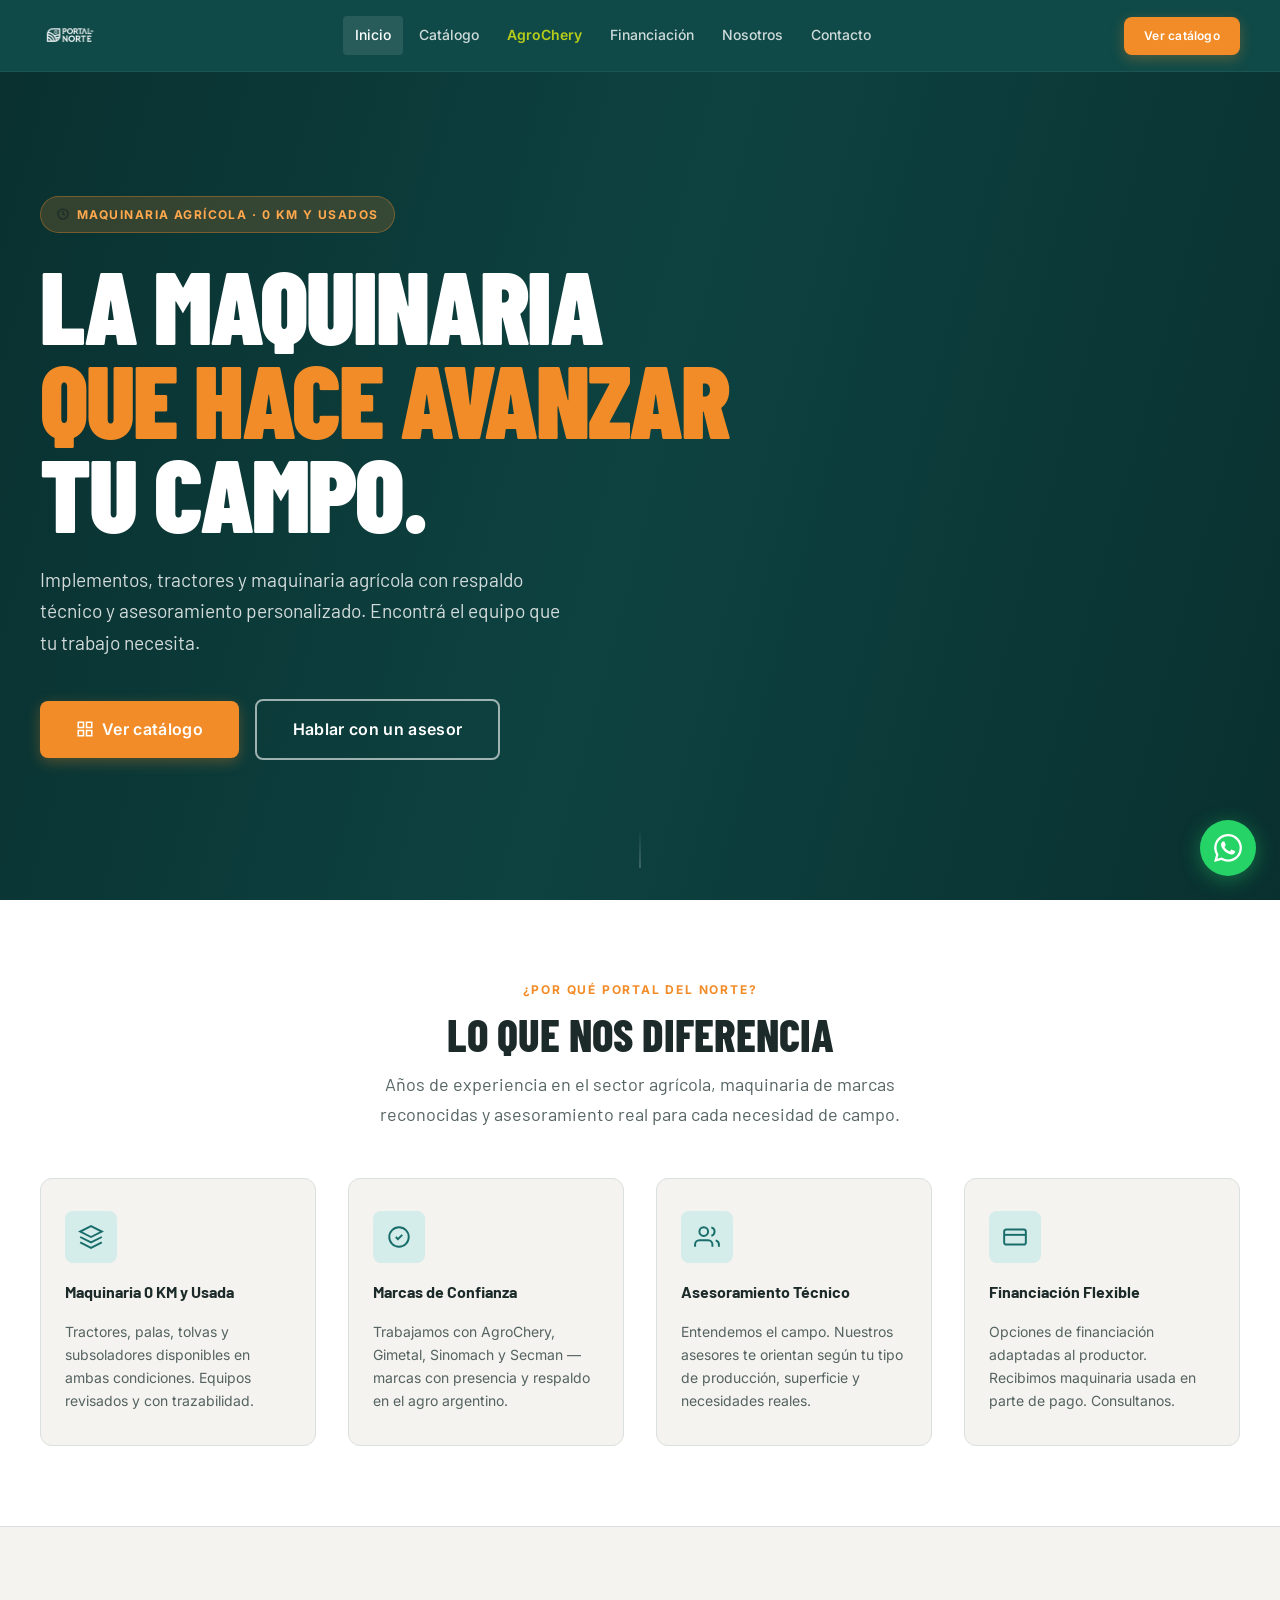
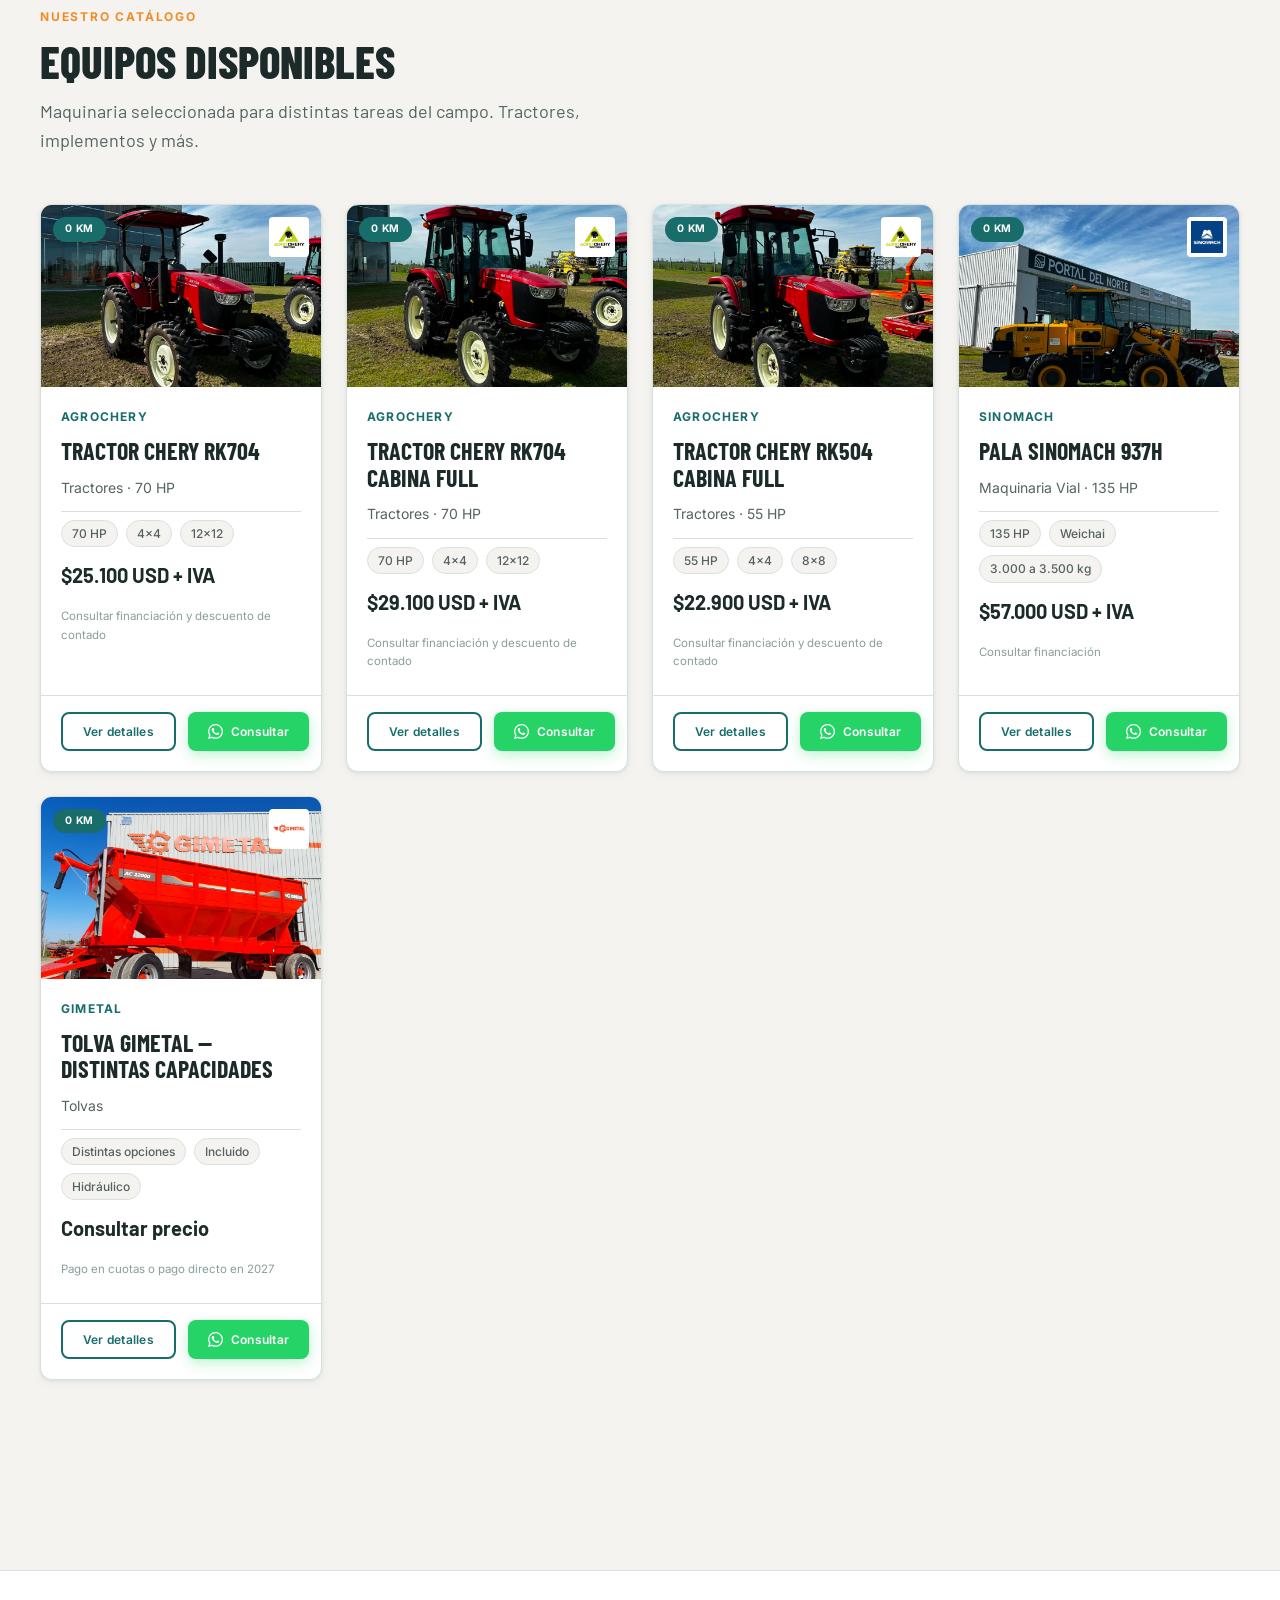
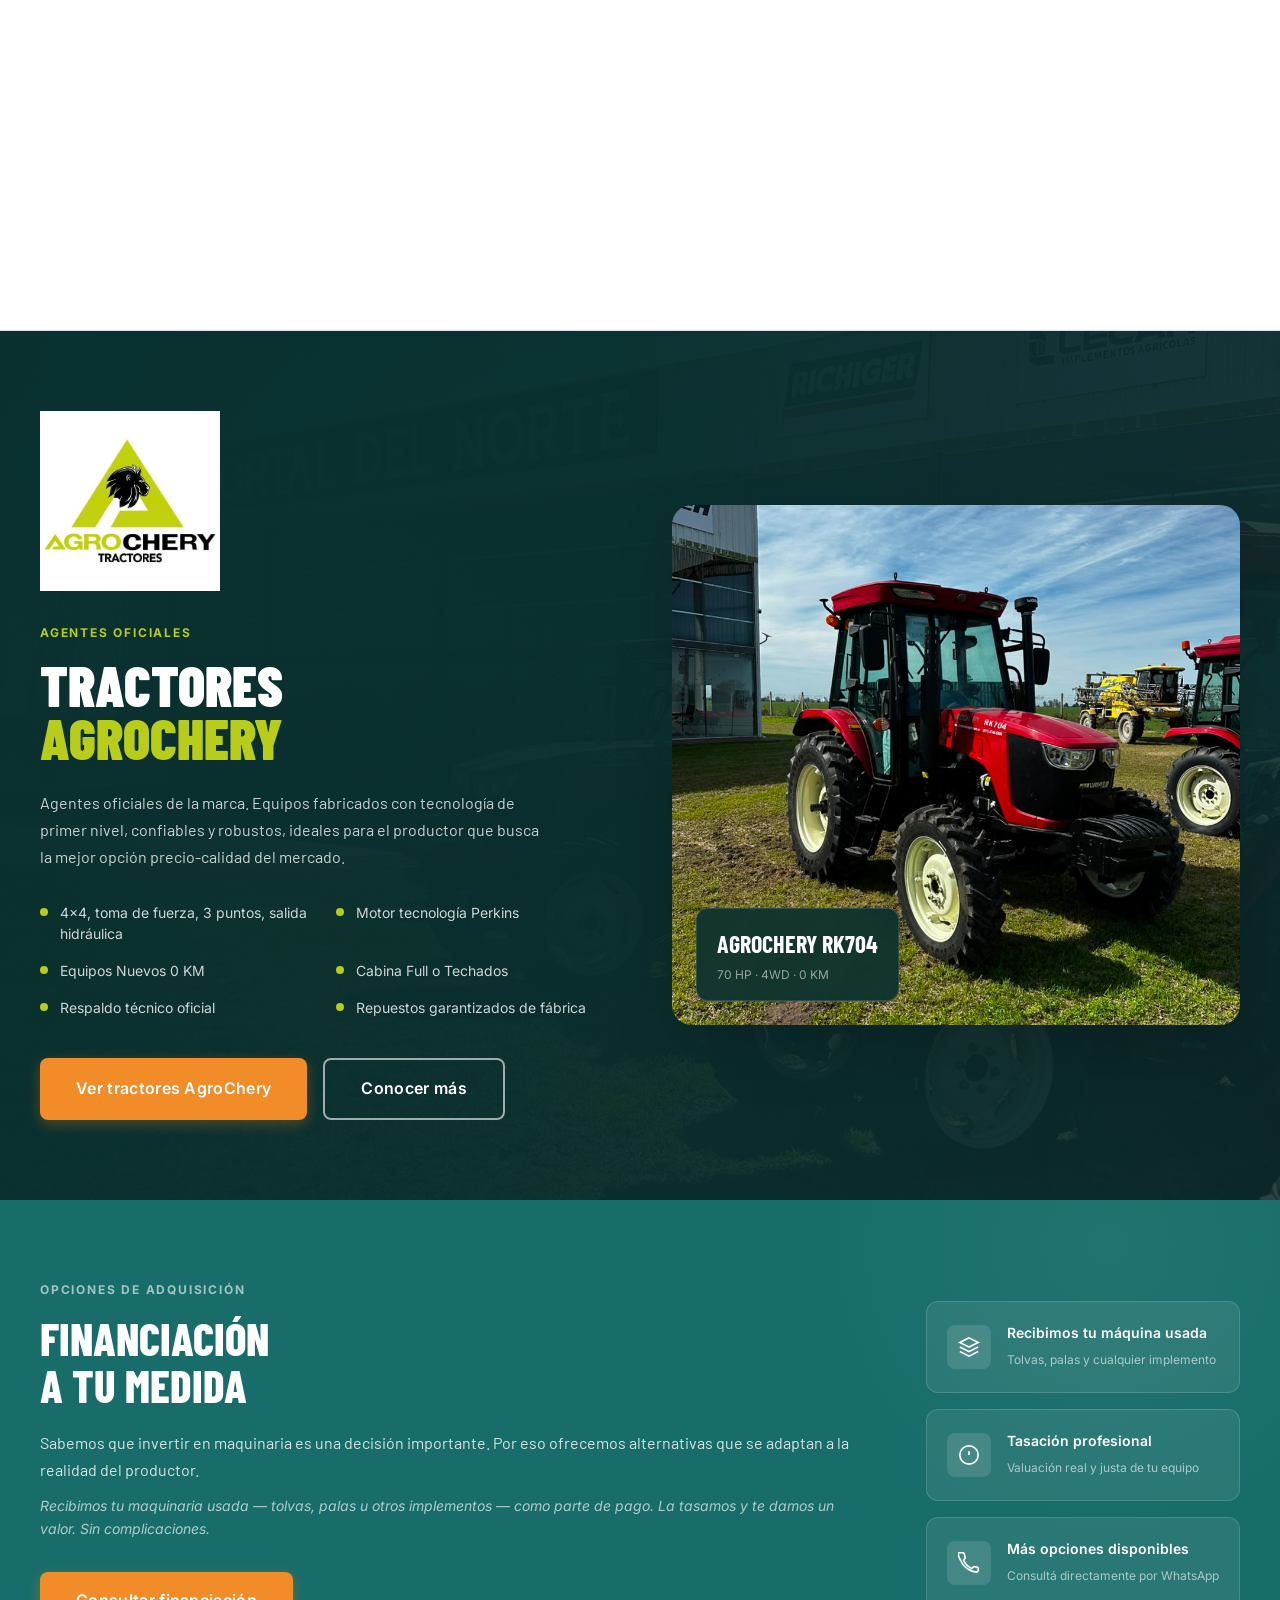
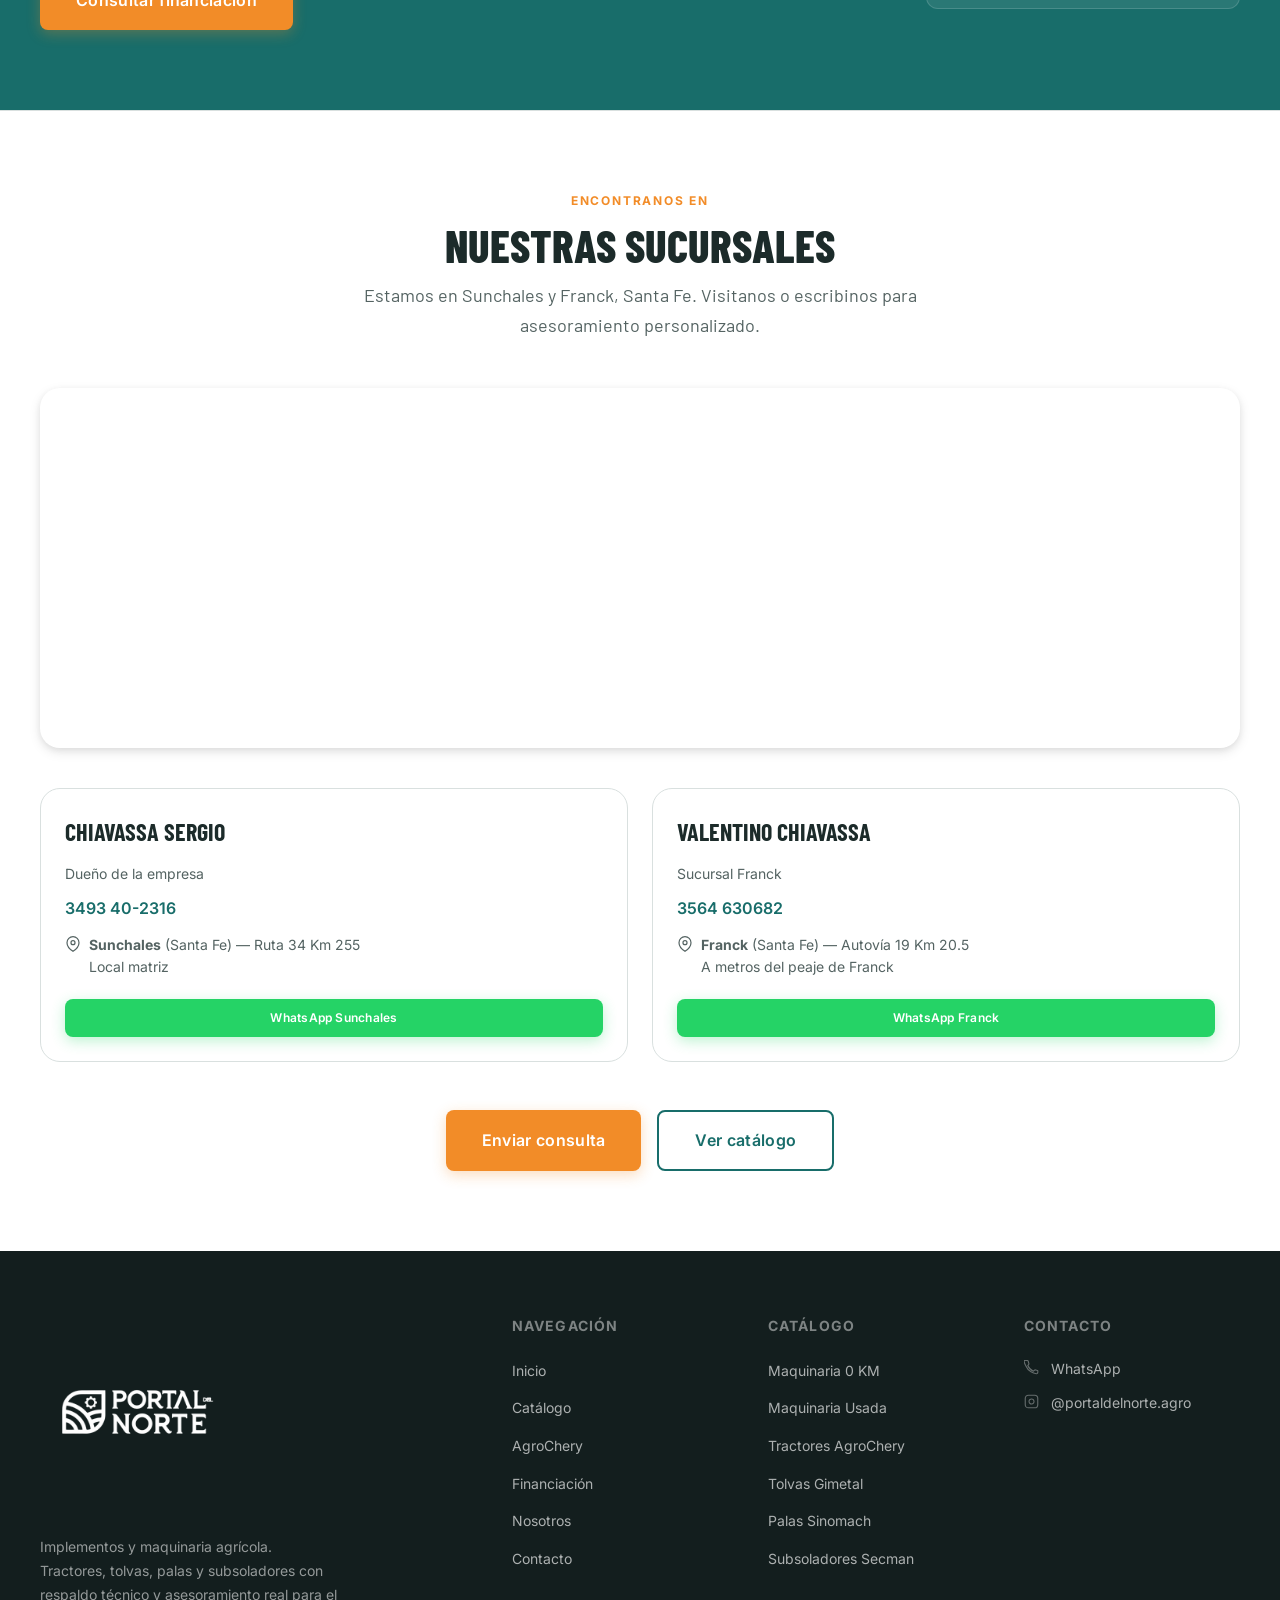
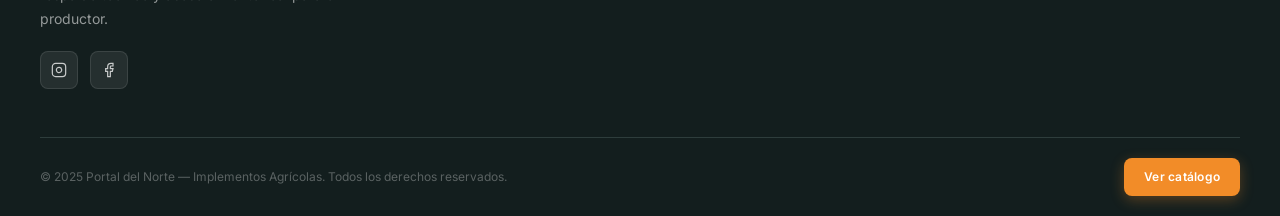
==== commit 5216a4ed: "fix: eliminar flash de imagen en portada antes del video - Quitado atributo poster del video (causab" ====
--- a/index.html
+++ b/index.html
@@ -81,16 +81,16 @@
     <div class="hero__video-wrap">
       <video
         class="hero__video"
+        id="hero-video"
         autoplay
         muted
         loop
         playsinline
-        preload="auto"
-        poster="assets/img/banner/banner.webp"
+        preload="metadata"
         aria-hidden="true"
+        style="opacity:0; transition: opacity 0.6s ease;"
       >
         <source src="BANNER.mp4" type="video/mp4" />
-        <img src="assets/img/banner/banner.webp" alt="Maquinaria agrícola Portal del Norte" class="hero__fallback" />
       </video>
     </div>
 
@@ -525,6 +525,19 @@
 
     // Init lead form
     initLeadForm('lead-form');
+
+    // Hero video — fade in only when ready to play (no poster flash)
+    const heroVideo = document.getElementById('hero-video');
+    if (heroVideo) {
+      const showVideo = () => { heroVideo.style.opacity = '1'; };
+      heroVideo.addEventListener('canplay', showVideo, { once: true });
+      // Fallback: if video doesn't load in 3s, still show it (or the dark bg stays clean)
+      setTimeout(() => {
+        if (heroVideo.style.opacity === '0') {
+          heroVideo.style.opacity = '1';
+        }
+      }, 3000);
+    }
   </script>
 </body>
 </html>
--- a/assets/css/main.css
+++ b/assets/css/main.css
@@ -504,6 +504,7 @@
   position: absolute;
   inset: 0;
   z-index: 0;
+  background-color: var(--color-primary-deeper);
 }
 
 .hero__video {
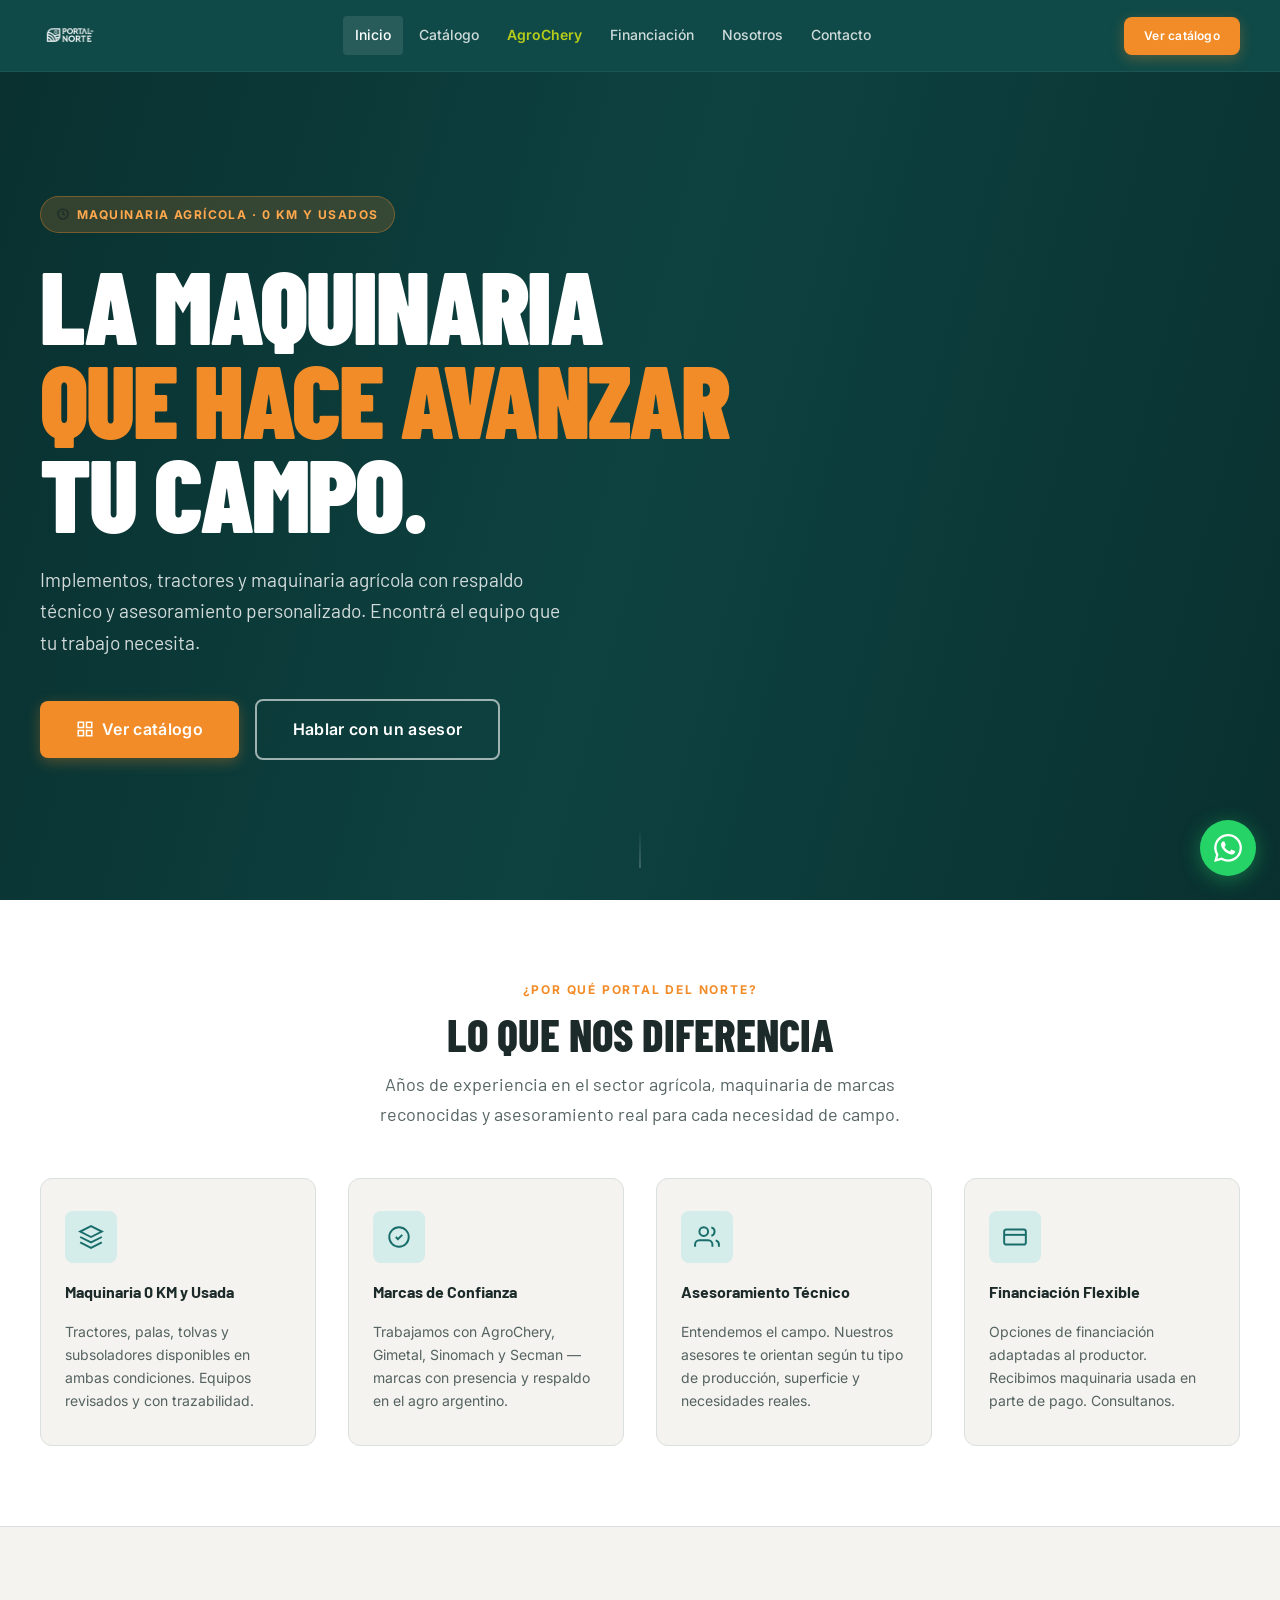
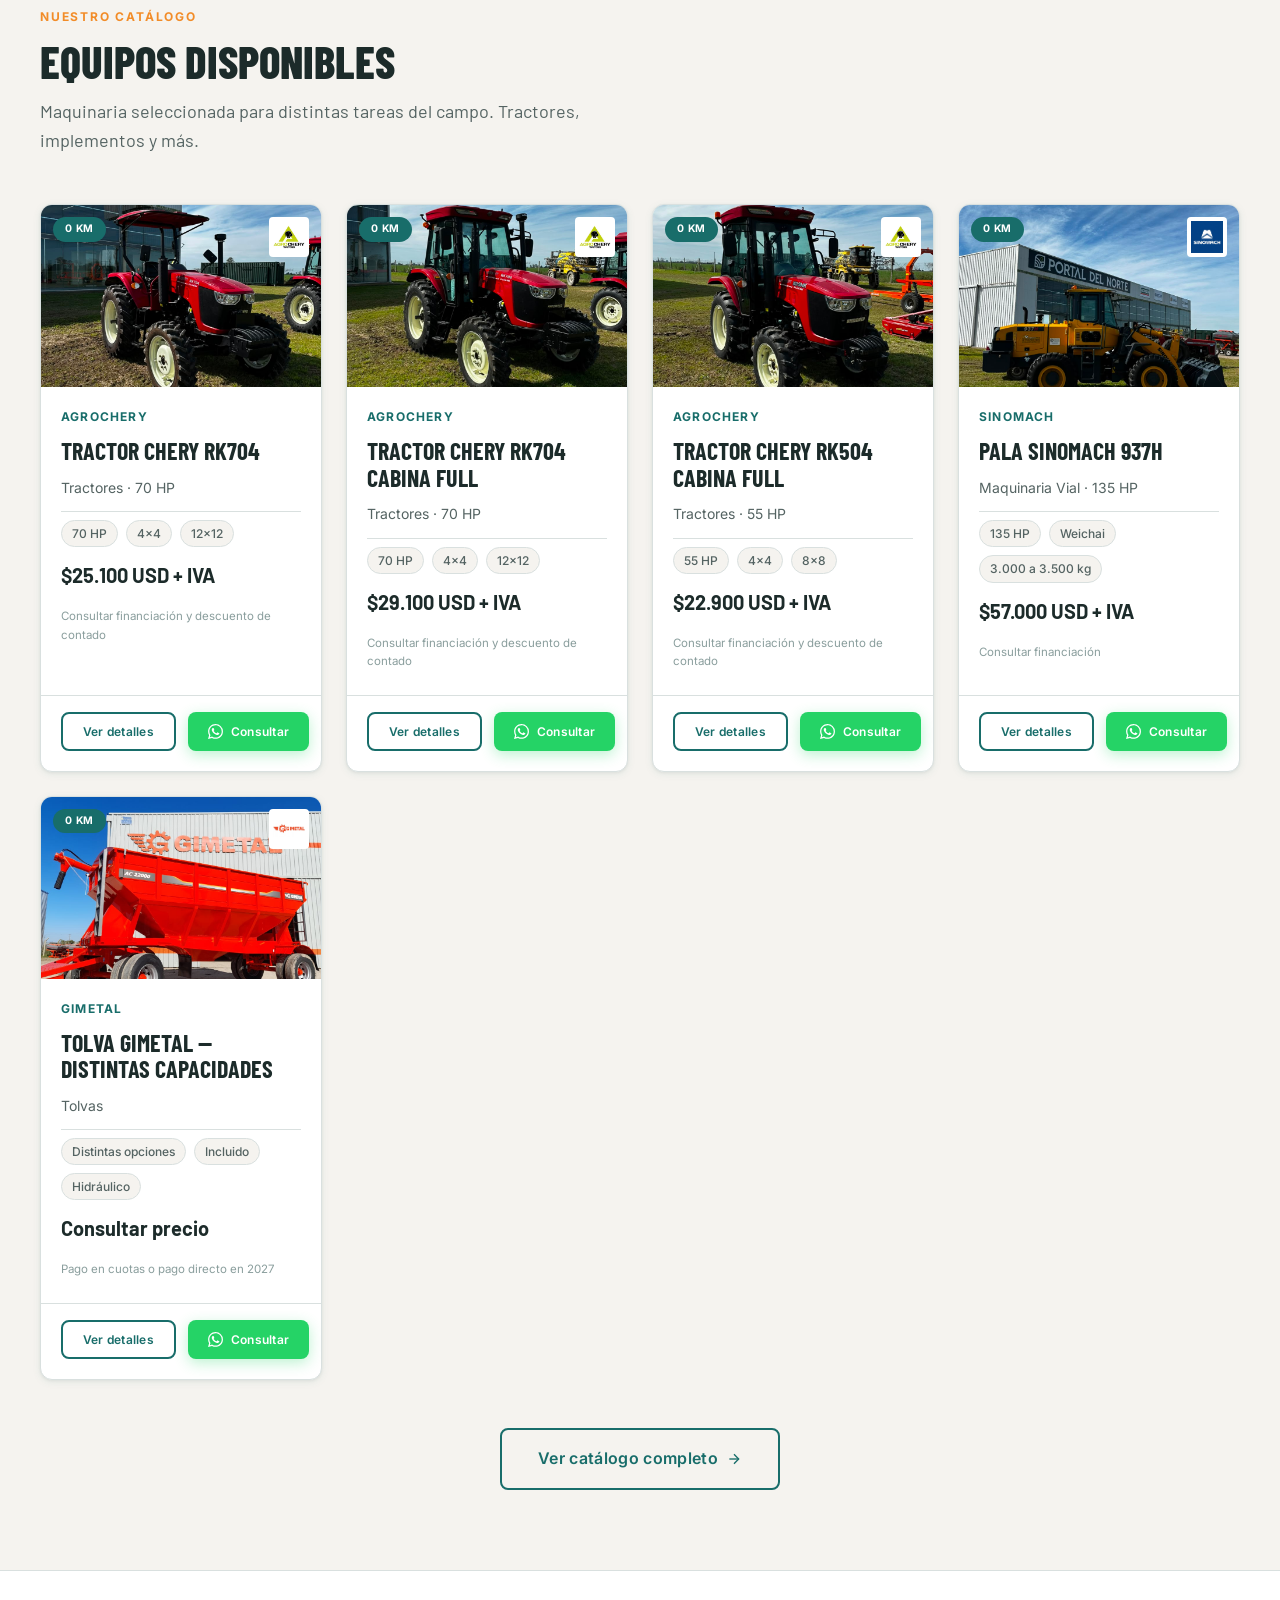
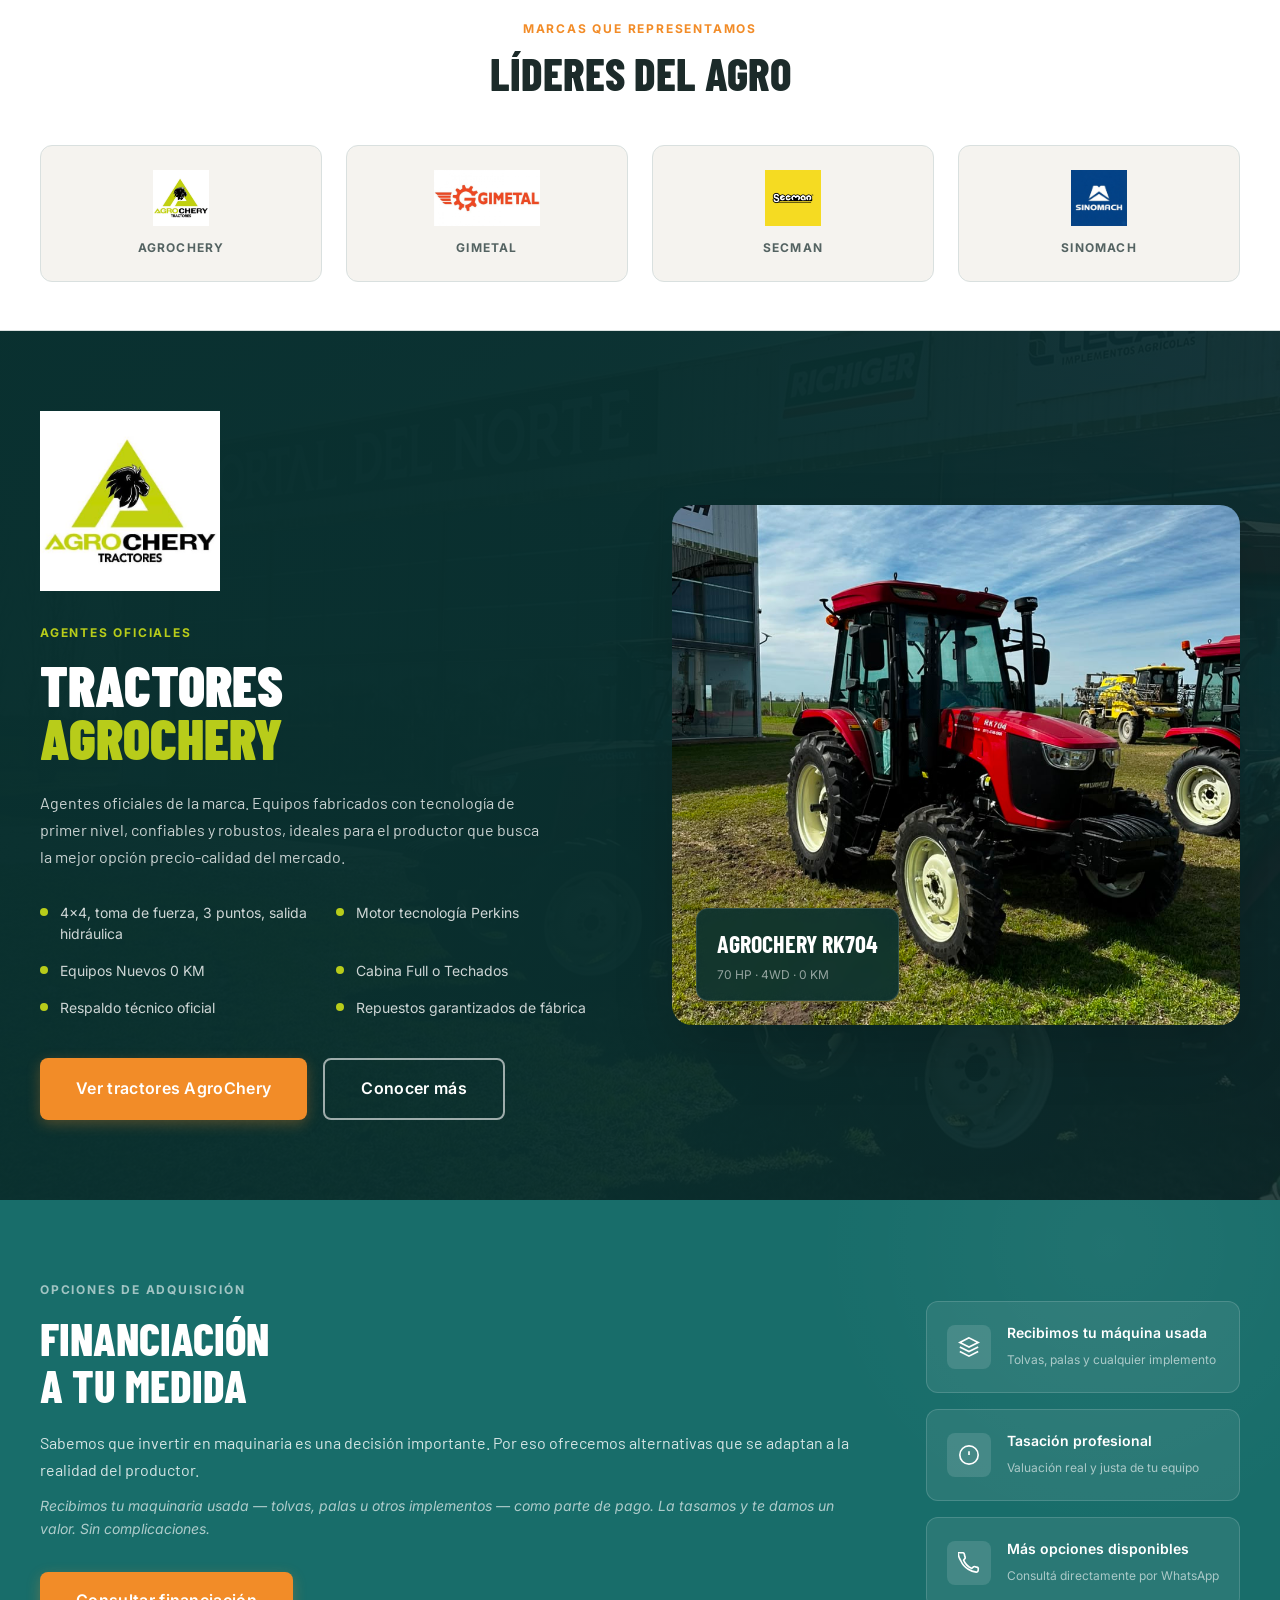
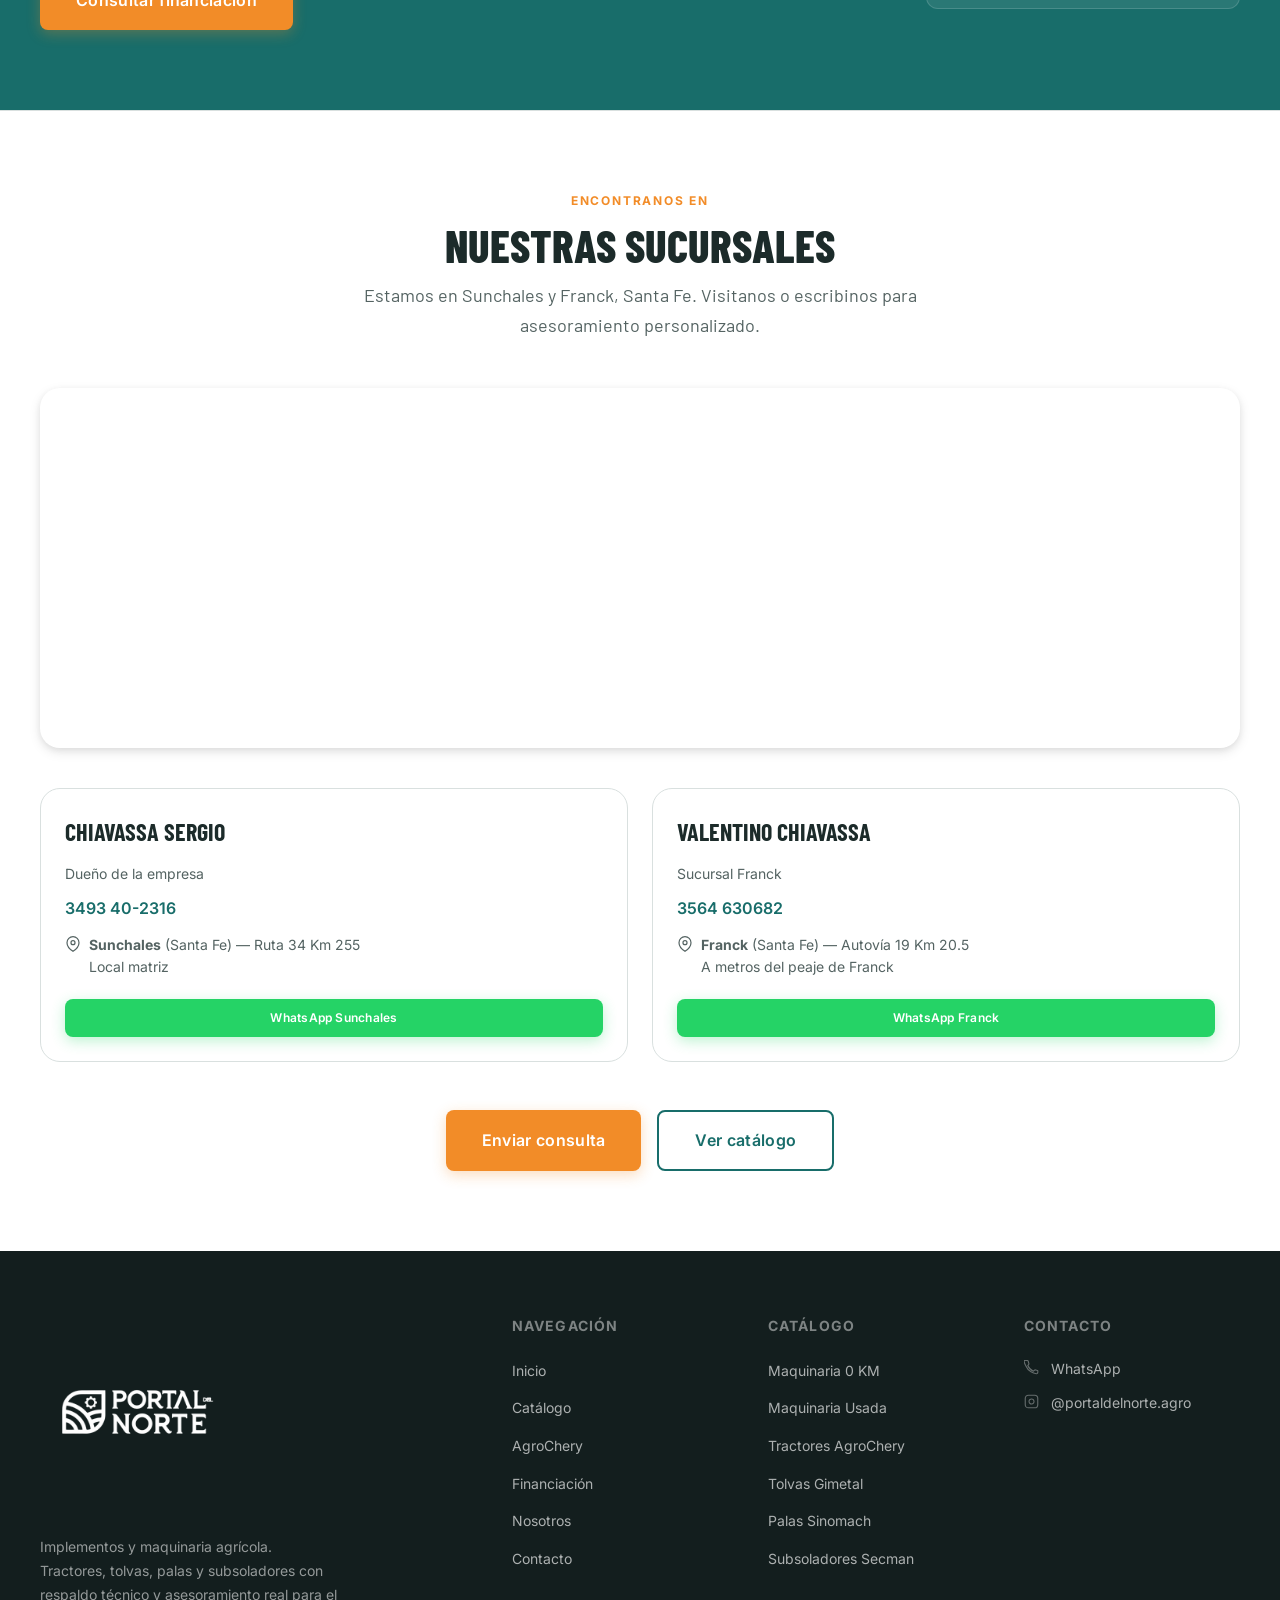
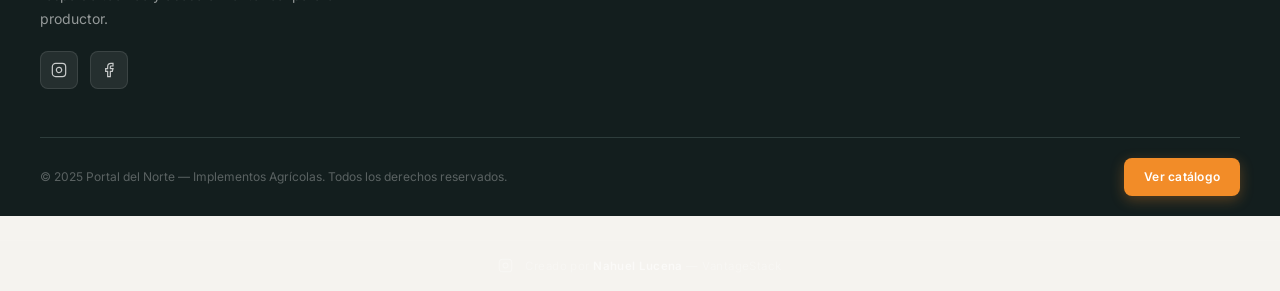
==== commit 866c2cfc: "feat: crédito VantageStack en pie de página - Texto 'Creado por Nahuel Lucena - VantageStack' centra" ====
--- a/index.html
+++ b/index.html
@@ -1,4 +1,4 @@
-<!DOCTYPE html>
+﻿<!DOCTYPE html>
 <html lang="es-AR">
 <head>
   <meta charset="UTF-8" />
@@ -500,6 +500,13 @@
       </div>
     </div>
   </footer>
+    <!-- CRÉDITO DESARROLLADOR -->
+    <div class="dev-credit">
+      <a href="https://www.instagram.com/_mart.os/" target="_blank" rel="noopener" class="dev-credit__ig" aria-label="Instagram de VantageStack">
+        <svg width="15" height="15" viewBox="0 0 24 24" fill="none" stroke="currentColor" stroke-width="1.8"><rect x="2" y="2" width="20" height="20" rx="5"/><path d="M16 11.37A4 4 0 1112.63 8 4 4 0 0116 11.37z"/><line x1="17.5" y1="6.5" x2="17.51" y2="6.5"/></svg>
+      </a>
+      <span>Creado por <strong>Nahuel Lucena</strong> — VantageStack</span>
+    </div>
 
   <!-- WhatsApp flotante -->
   <button class="whatsapp-float" id="whatsapp-float" aria-label="Consultar por WhatsApp" onclick="openWaModal()">
--- a/assets/css/main.css
+++ b/assets/css/main.css
@@ -1485,6 +1485,40 @@
 }
 
 /* ============================================================
+   CRÉDITO DESARROLLADOR
+   ============================================================ */
+.dev-credit {
+  border-top: 1px solid rgba(255,255,255,0.06);
+  margin-top: var(--space-6);
+  padding: var(--space-4) var(--space-6);
+  display: flex;
+  align-items: center;
+  justify-content: center;
+  gap: var(--space-3);
+  font-size: .72rem;
+  color: rgba(255,255,255,0.28);
+  letter-spacing: .04em;
+}
+
+.dev-credit strong {
+  color: rgba(255,255,255,0.55);
+  font-weight: 600;
+  letter-spacing: .03em;
+}
+
+.dev-credit__ig {
+  color: rgba(255,255,255,0.35);
+  display: flex;
+  align-items: center;
+  transition: color var(--transition-fast);
+  text-decoration: none;
+}
+
+.dev-credit__ig:hover {
+  color: #E1306C;
+}
+
+/* ============================================================
    CATÁLOGO — PÁGINA INDEPENDIENTE
    ============================================================ */
 .catalog-page {
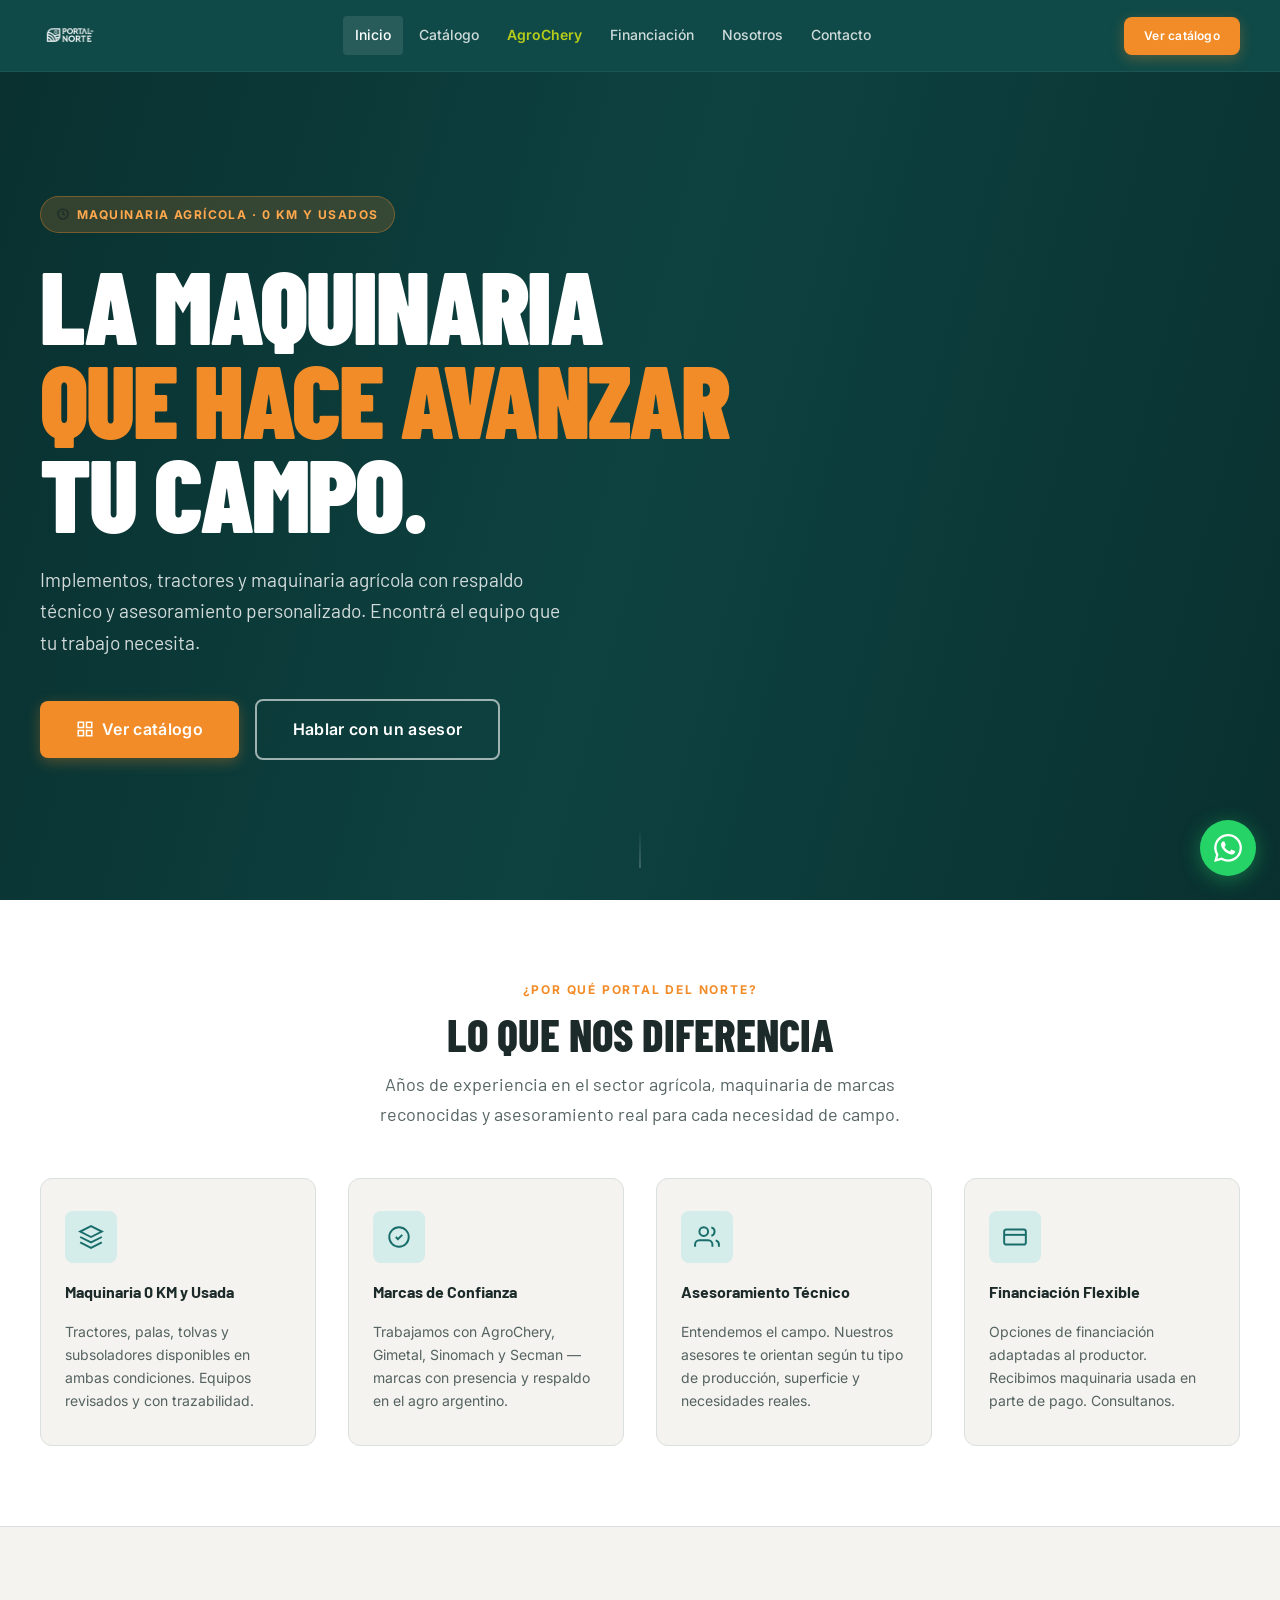
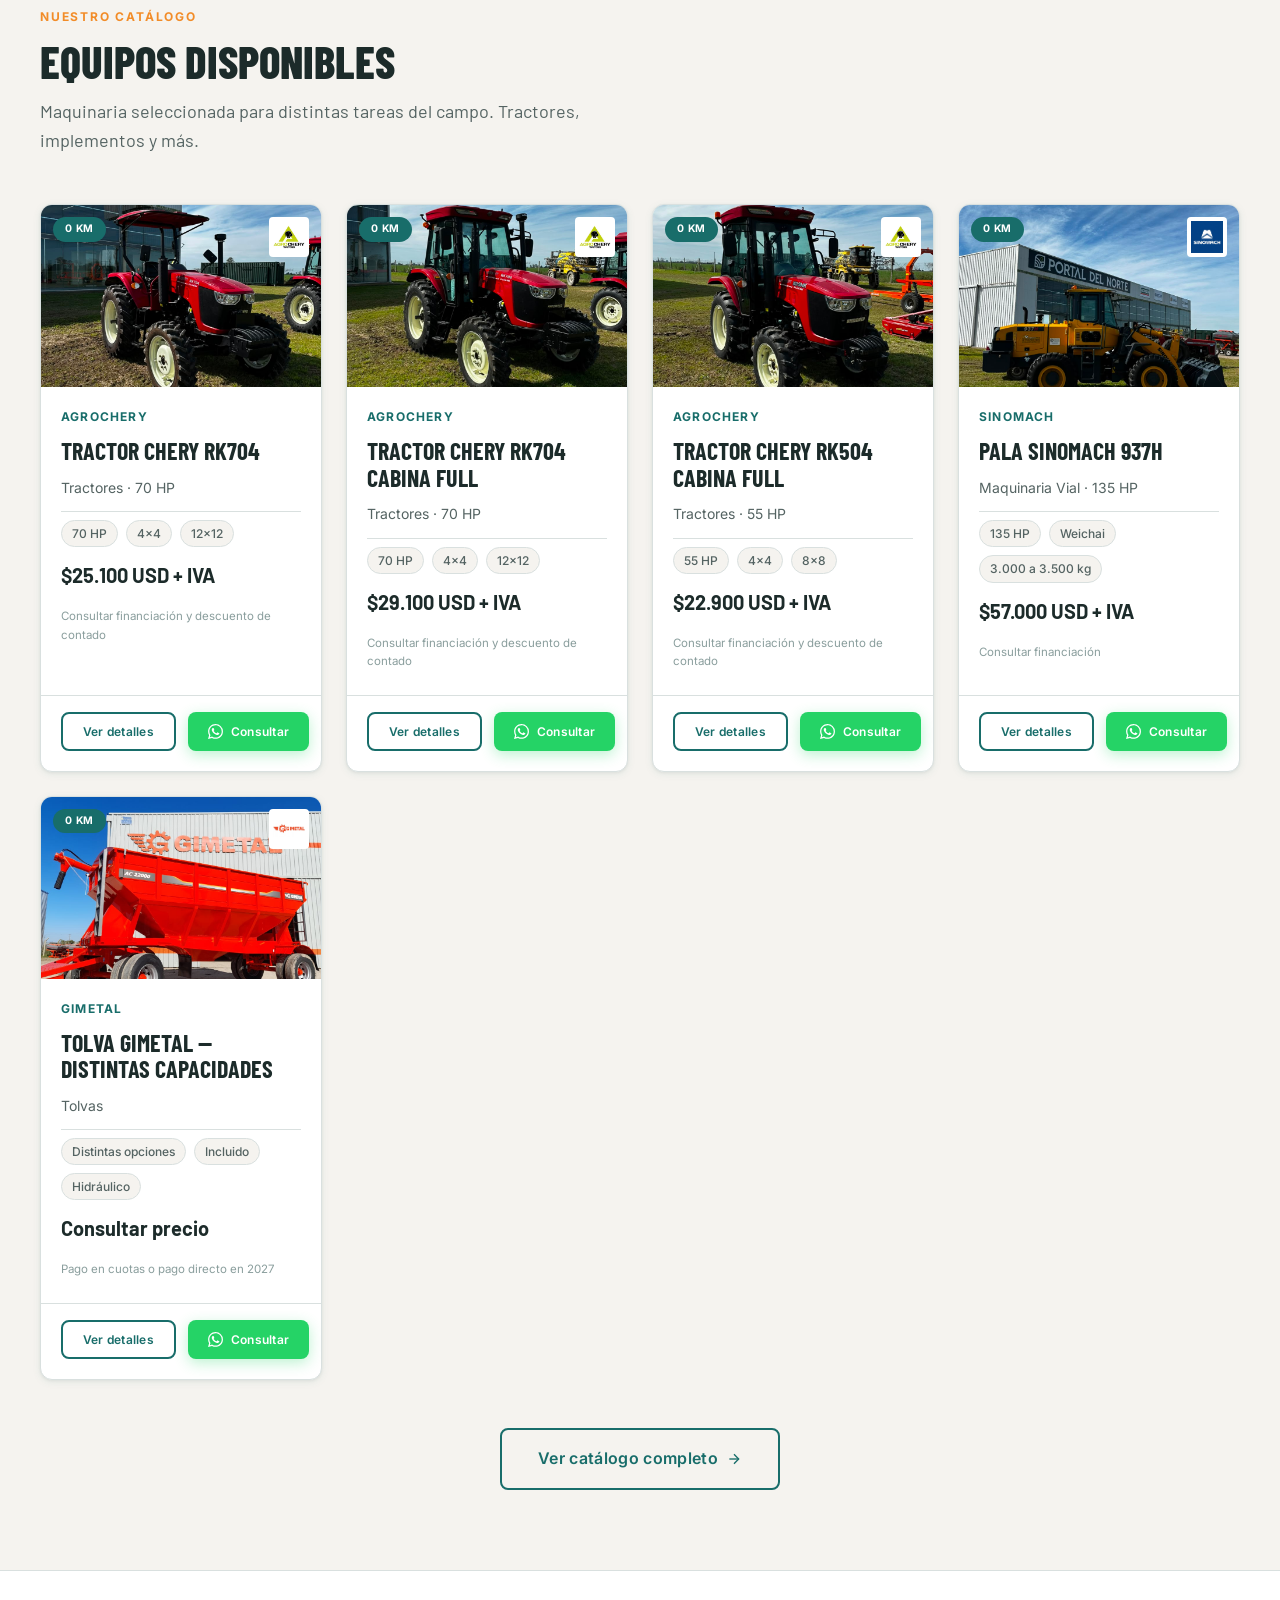
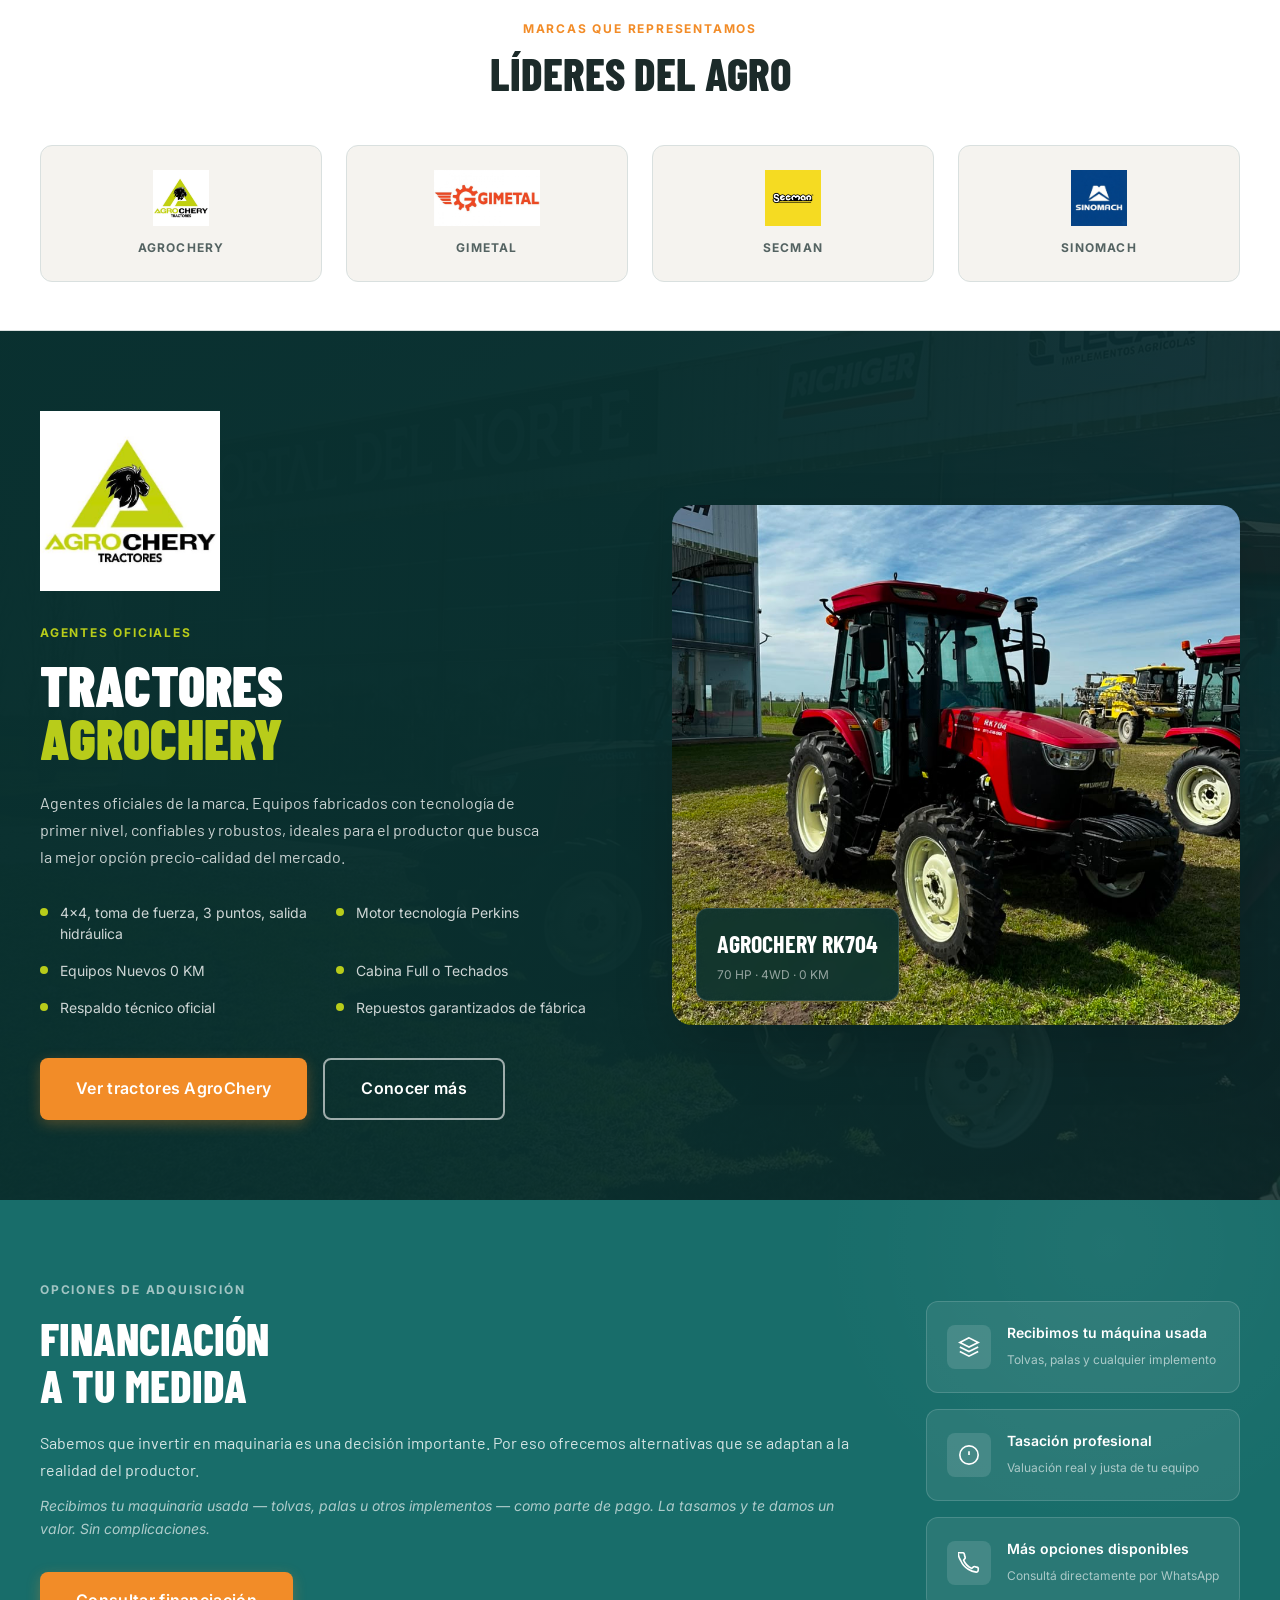
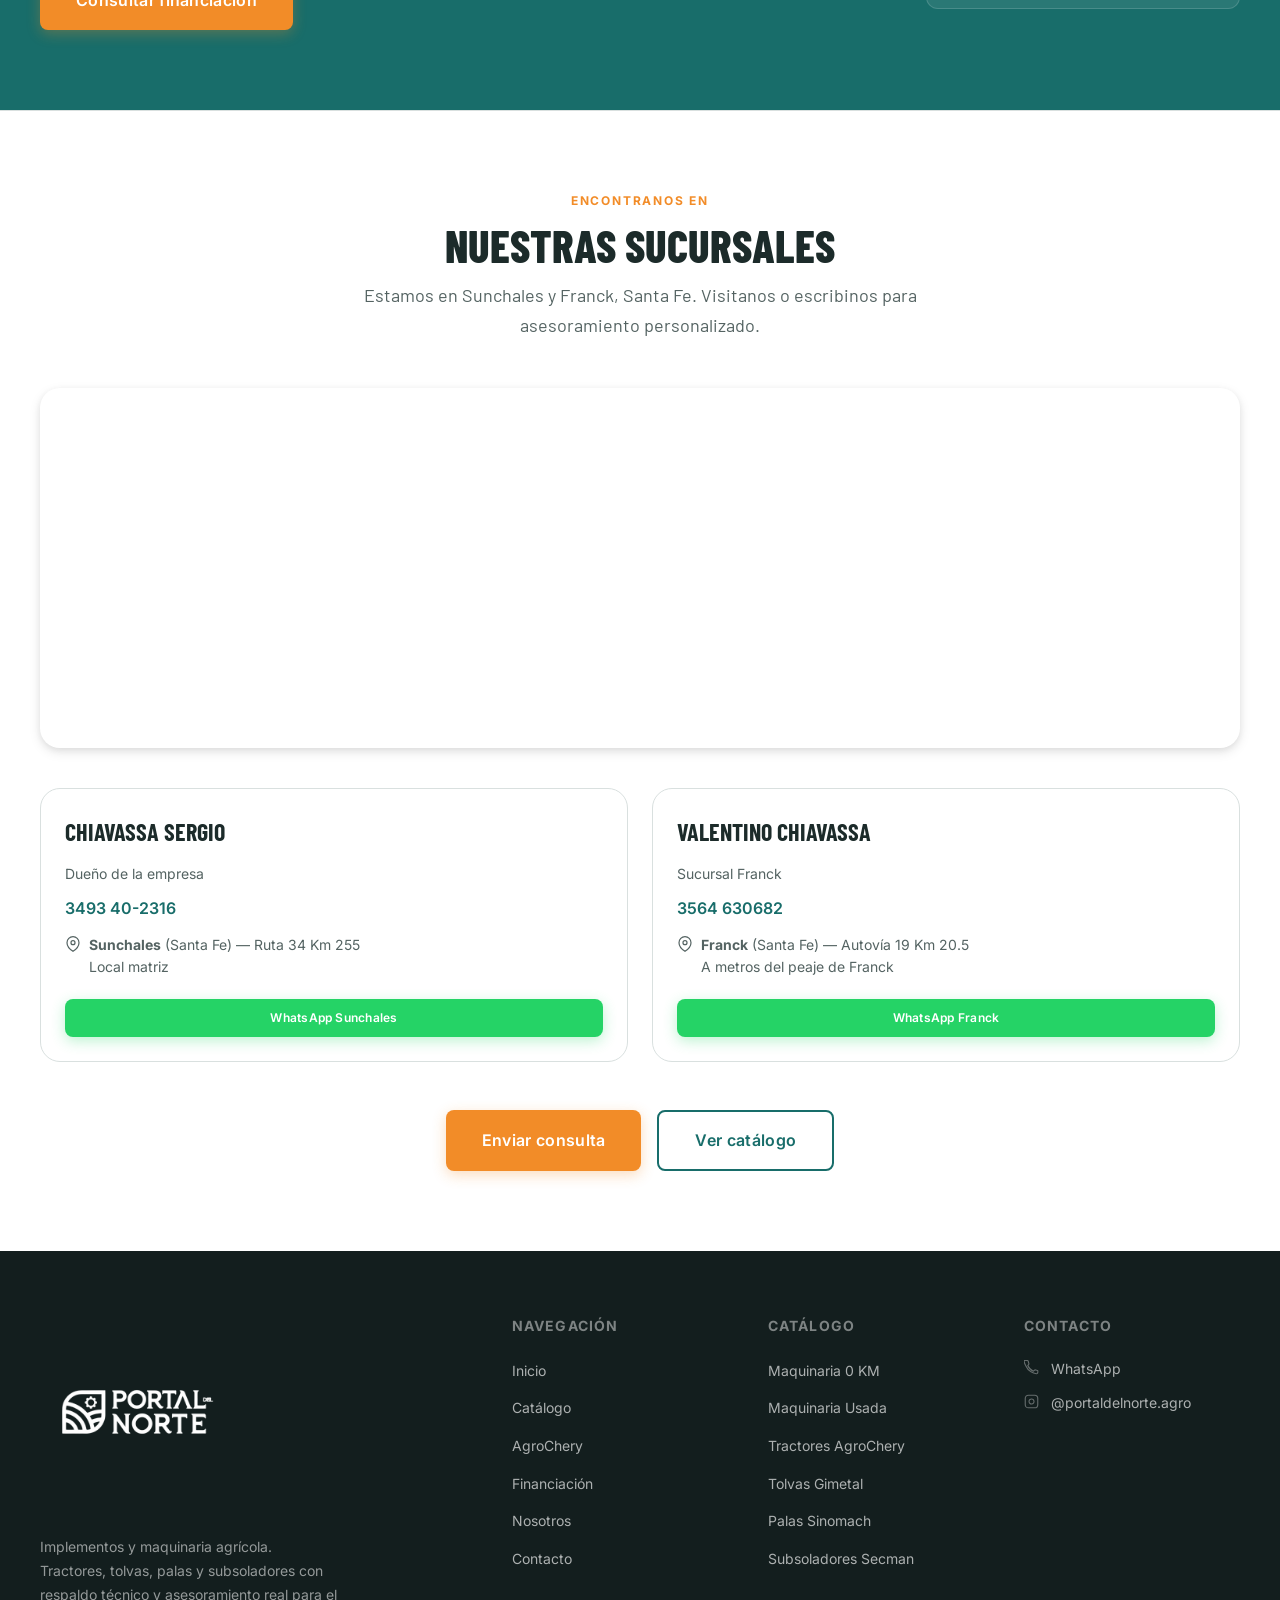
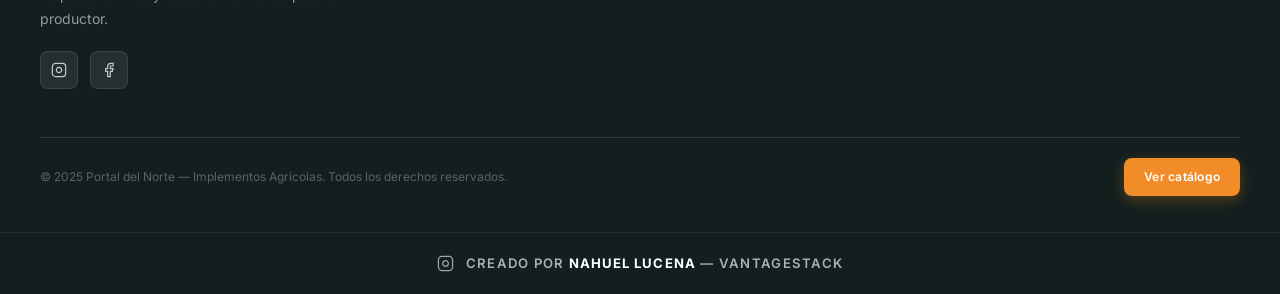
==== commit 09f60bb2: "fix: crédito VantageStack dentro del footer (fondo oscuro) + texto mayor, blanco y en mayúsculas" ====
--- a/index.html
+++ b/index.html
@@ -499,14 +499,15 @@
         <a href="catalogo.html" class="btn btn--primary btn--sm">Ver catálogo</a>
       </div>
     </div>
-  </footer>
-    <!-- CRÉDITO DESARROLLADOR -->
+      <!-- CRÉDITO DESARROLLADOR -->
     <div class="dev-credit">
       <a href="https://www.instagram.com/_mart.os/" target="_blank" rel="noopener" class="dev-credit__ig" aria-label="Instagram de VantageStack">
         <svg width="15" height="15" viewBox="0 0 24 24" fill="none" stroke="currentColor" stroke-width="1.8"><rect x="2" y="2" width="20" height="20" rx="5"/><path d="M16 11.37A4 4 0 1112.63 8 4 4 0 0116 11.37z"/><line x1="17.5" y1="6.5" x2="17.51" y2="6.5"/></svg>
       </a>
       <span>Creado por <strong>Nahuel Lucena</strong> — VantageStack</span>
     </div>
+  </footer>
+
 
   <!-- WhatsApp flotante -->
   <button class="whatsapp-float" id="whatsapp-float" aria-label="Consultar por WhatsApp" onclick="openWaModal()">
--- a/assets/css/main.css
+++ b/assets/css/main.css
@@ -1488,26 +1488,29 @@
    CRÉDITO DESARROLLADOR
    ============================================================ */
 .dev-credit {
-  border-top: 1px solid rgba(255,255,255,0.06);
-  margin-top: var(--space-6);
-  padding: var(--space-4) var(--space-6);
+  border-top: 1px solid rgba(255,255,255,0.08);
+  margin-top: var(--space-4);
+  padding: var(--space-5) var(--space-6);
   display: flex;
   align-items: center;
   justify-content: center;
   gap: var(--space-3);
-  font-size: .72rem;
-  color: rgba(255,255,255,0.28);
-  letter-spacing: .04em;
+  font-size: .82rem;
+  font-weight: 600;
+  letter-spacing: .1em;
+  text-transform: uppercase;
+  color: rgba(255,255,255,0.65);
+  background-color: transparent;
 }
 
 .dev-credit strong {
-  color: rgba(255,255,255,0.55);
-  font-weight: 600;
-  letter-spacing: .03em;
+  color: #ffffff;
+  font-weight: 700;
+  letter-spacing: .08em;
 }
 
 .dev-credit__ig {
-  color: rgba(255,255,255,0.35);
+  color: rgba(255,255,255,0.6);
   display: flex;
   align-items: center;
   transition: color var(--transition-fast);
@@ -1516,6 +1519,11 @@
 
 .dev-credit__ig:hover {
   color: #E1306C;
+}
+
+.dev-credit__ig svg {
+  width: 17px;
+  height: 17px;
 }
 
 /* ============================================================
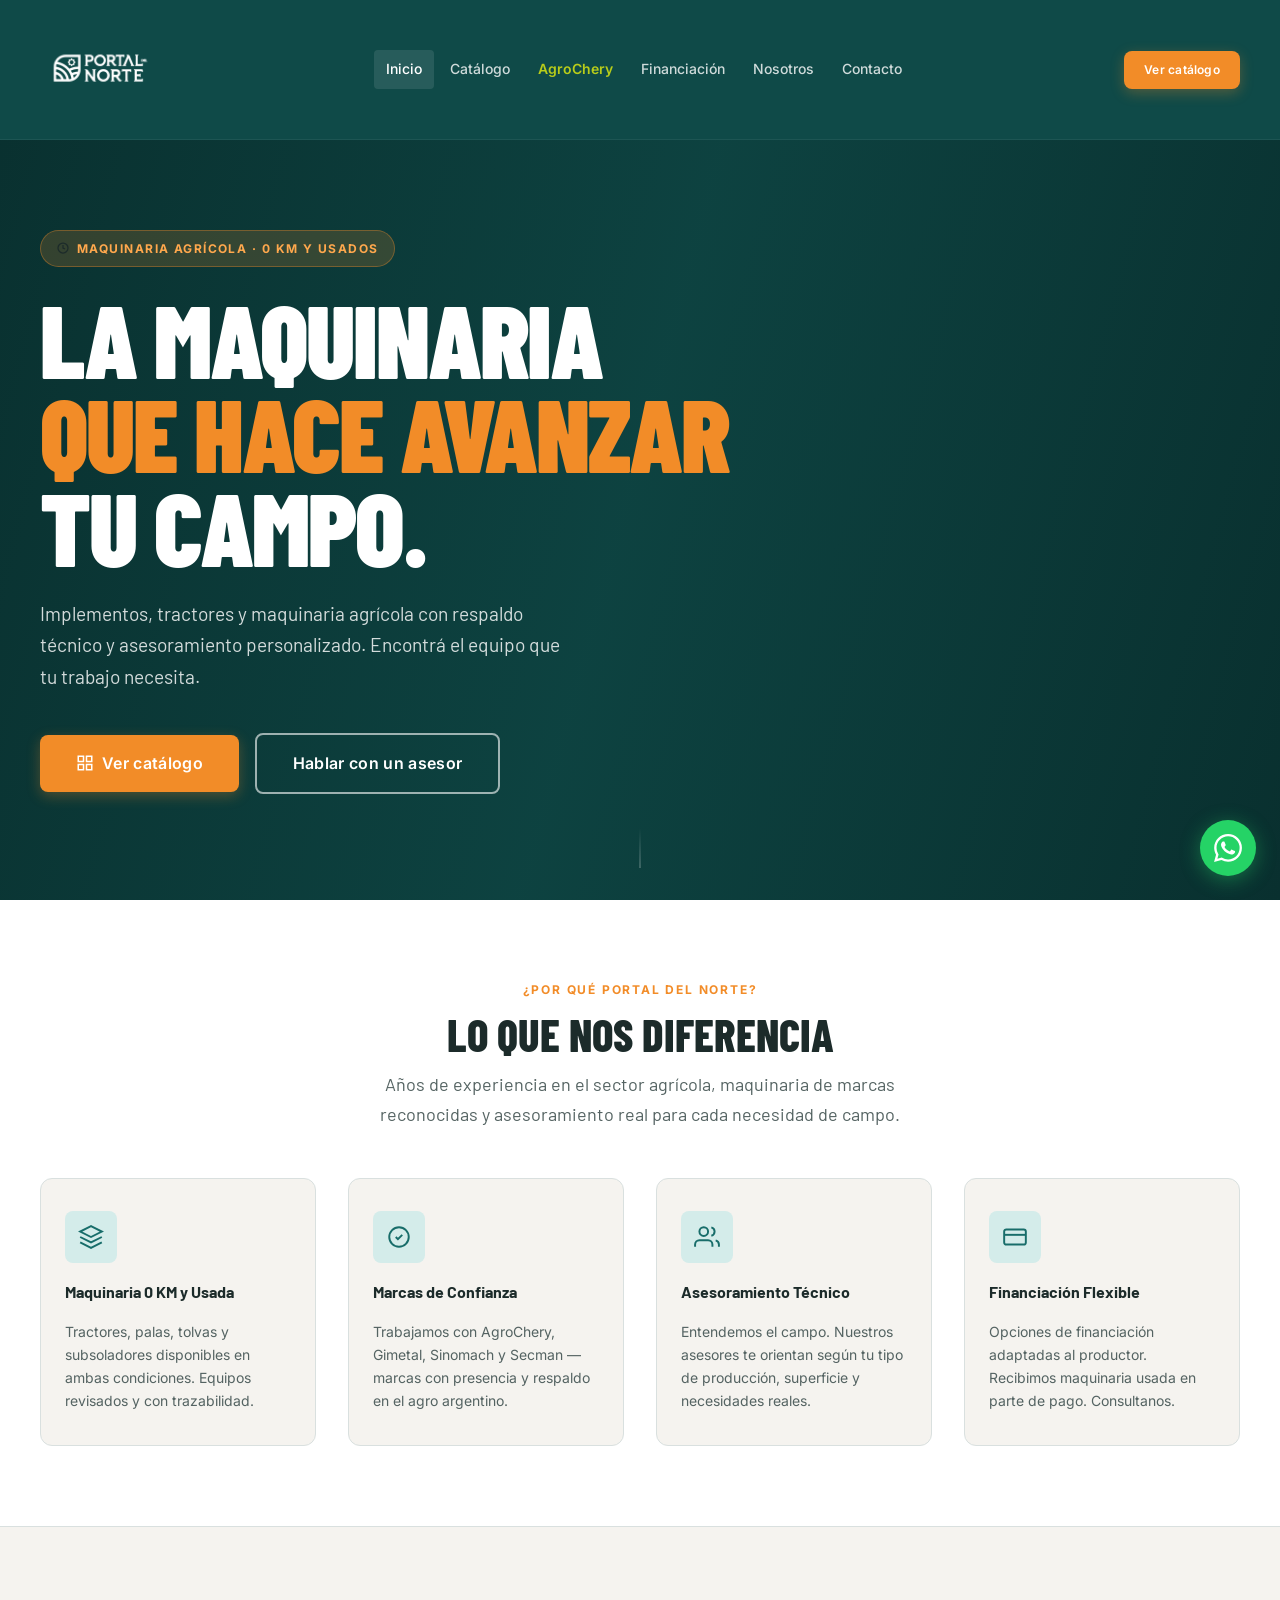
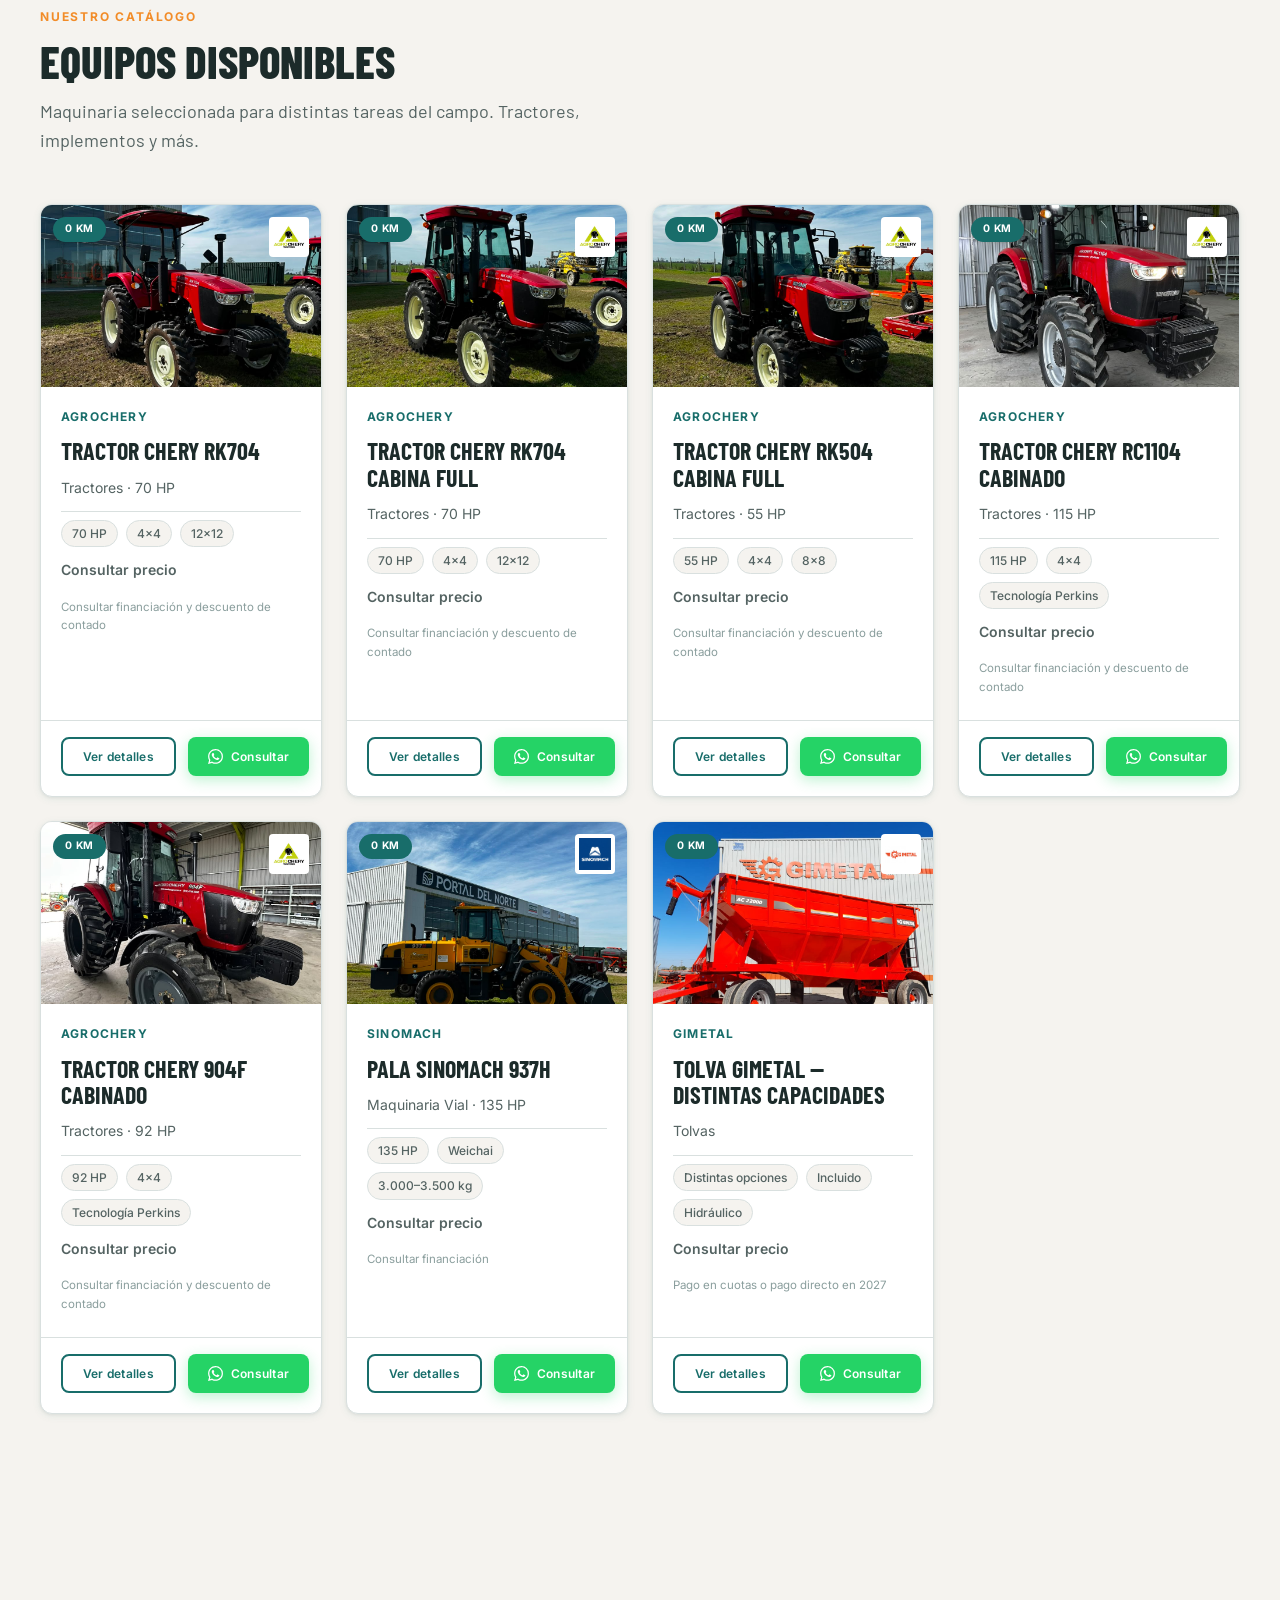
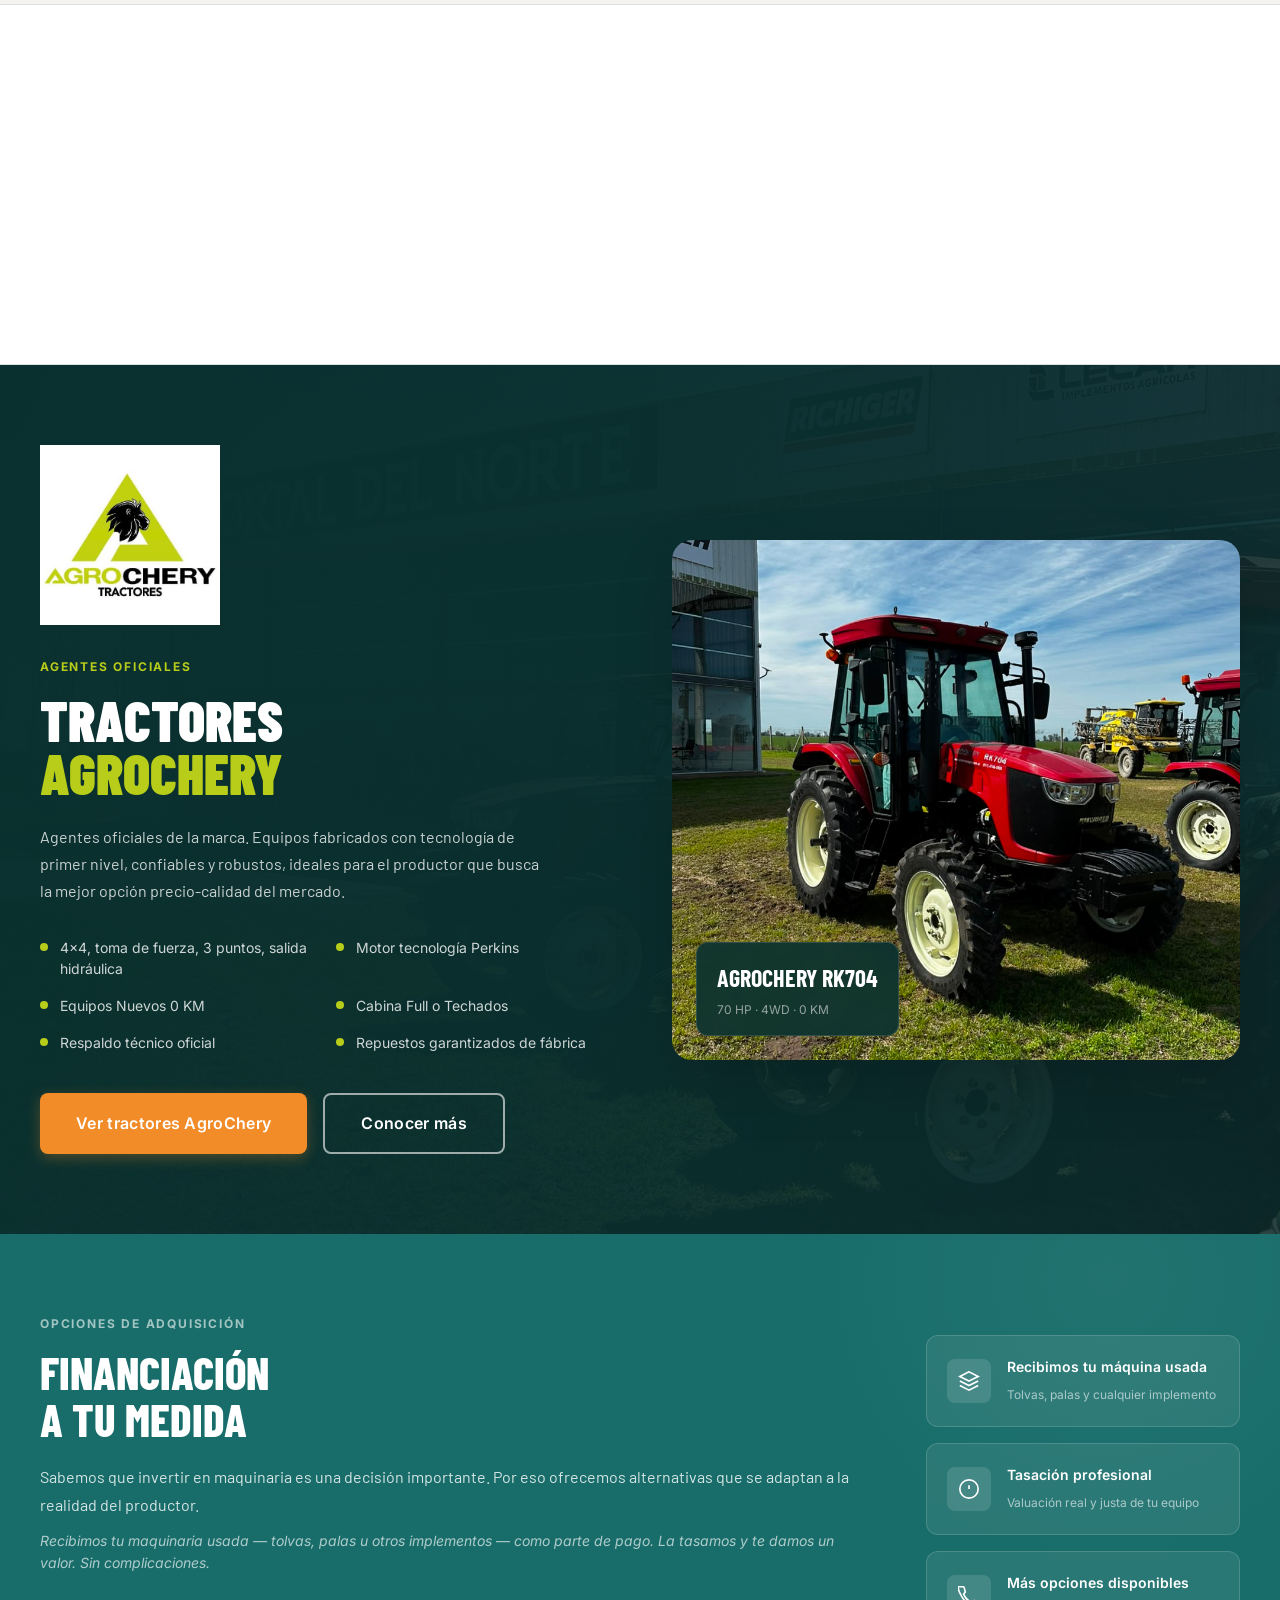
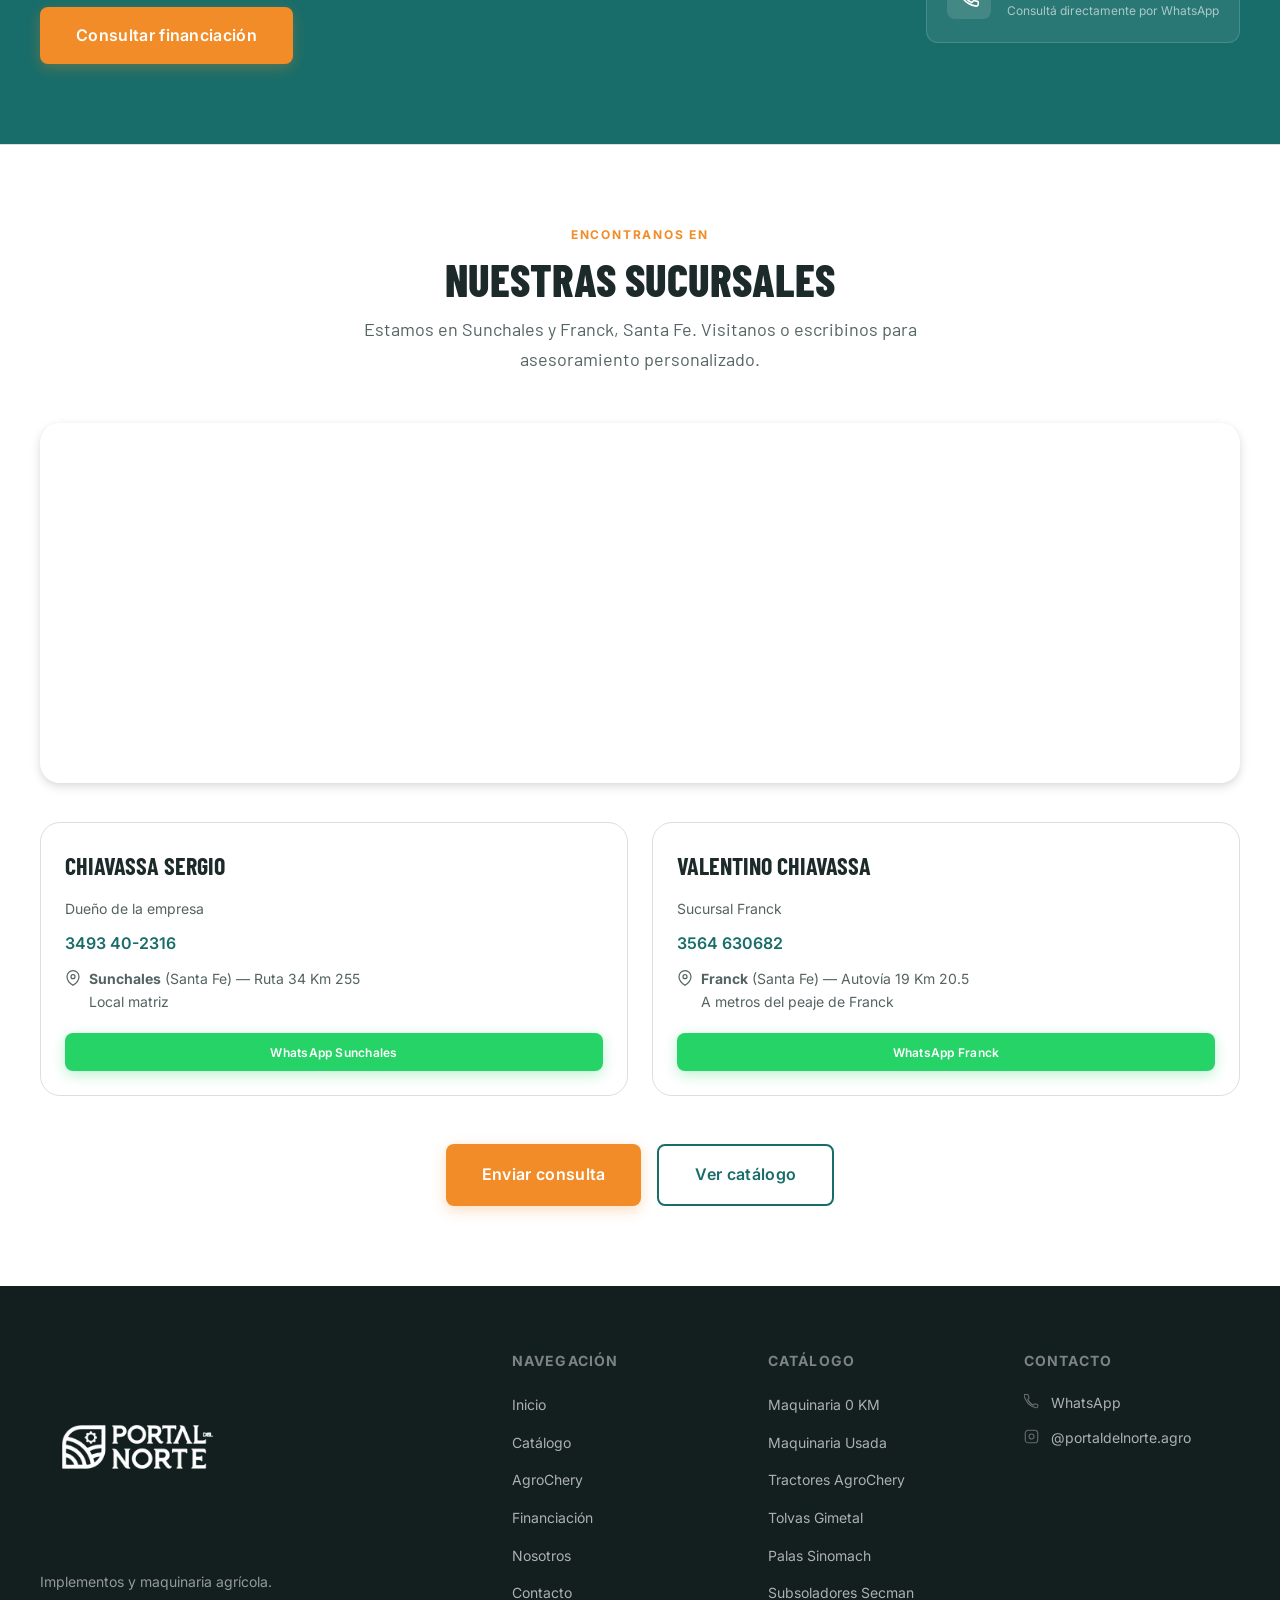
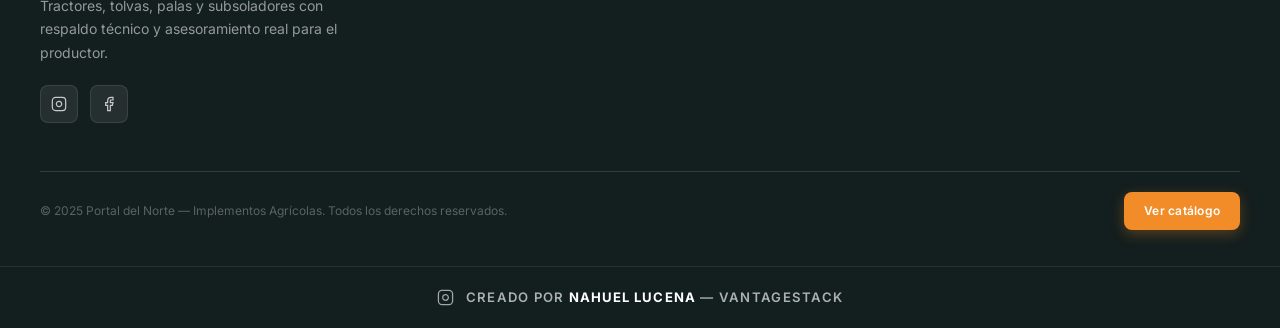
==== commit c6ebdbe9: "feat: nueva miniatura de vista previa (Open Graph) en todas las páginas - Imagen optimizada 1024x460" ====
--- a/index.html
+++ b/index.html
@@ -10,10 +10,18 @@
   <!-- Open Graph -->
   <meta property="og:title" content="Portal del Norte — Implementos y Maquinaria Agrícola" />
   <meta property="og:description" content="Maquinaria e implementos agrícolas. Tractores, tolvas, palas y subsoladores. 0 KM y usados." />
-  <meta property="og:image" content="assets/img/banner/banner.webp" />
+
+  <!-- Favicon placeholder -->
   <meta property="og:type" content="website" />
-
-  <!-- Favicon placeholder -->
+  <meta property="og:site_name" content="Portal del Norte" />
+  <meta property="og:locale" content="es_AR" />
+  <meta property="og:image" content="https://raw.githubusercontent.com/nahuelmartin0509-web/PORTALDELNORTE/master/assets/img/og/preview.jpg" />
+  <meta property="og:image:type" content="image/jpeg" />
+  <meta property="og:image:width" content="1024" />
+  <meta property="og:image:height" content="460" />
+  <meta property="og:image:alt" content="Portal del Norte — La maquinaria que hace avanzar tu campo" />
+  <meta name="twitter:card" content="summary_large_image" />
+  <meta name="twitter:image" content="https://raw.githubusercontent.com/nahuelmartin0509-web/PORTALDELNORTE/master/assets/img/og/preview.jpg" />
   <link rel="icon" type="image/png" href="assets/img/logo/logo.png" />
 
   <!-- CSS -->
--- a/assets/css/main.css
+++ b/assets/css/main.css
@@ -104,7 +104,7 @@
   --transition-slow: 0.4s ease;
 
   /* Header height */
-  --header-height: 72px;
+  --header-height: 140px;
 
   /* Container */
   --container-max: 1280px;
@@ -388,7 +388,7 @@
 }
 
 .header__logo img {
-  height: 62px;
+  height: 124px;
   width: auto;
   filter: brightness(0) invert(1);
 }
@@ -2430,7 +2430,11 @@
    ============================================================ */
 @media (max-width: 768px) {
   :root {
-    --header-height: 64px;
+    --header-height: 100px;
+  }
+
+  .header__logo img {
+    height: 88px;
   }
 
   .section {
